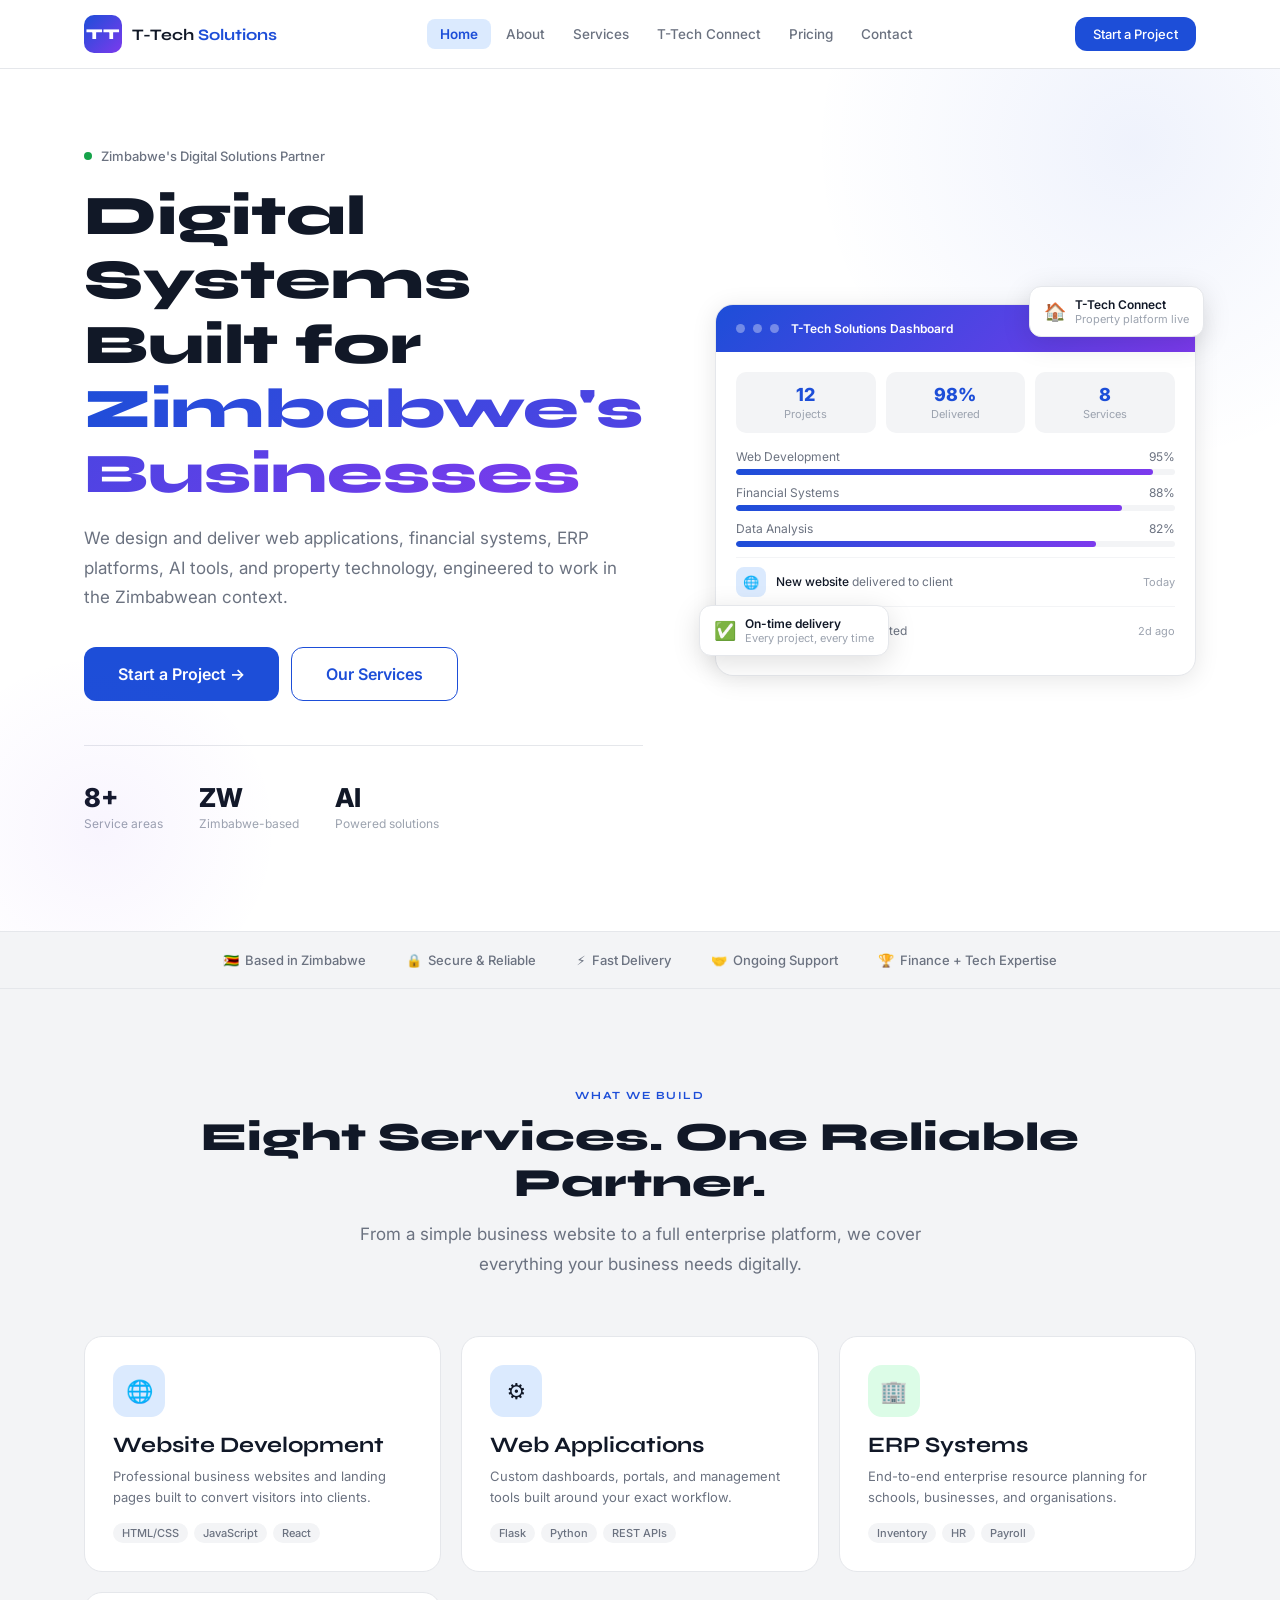
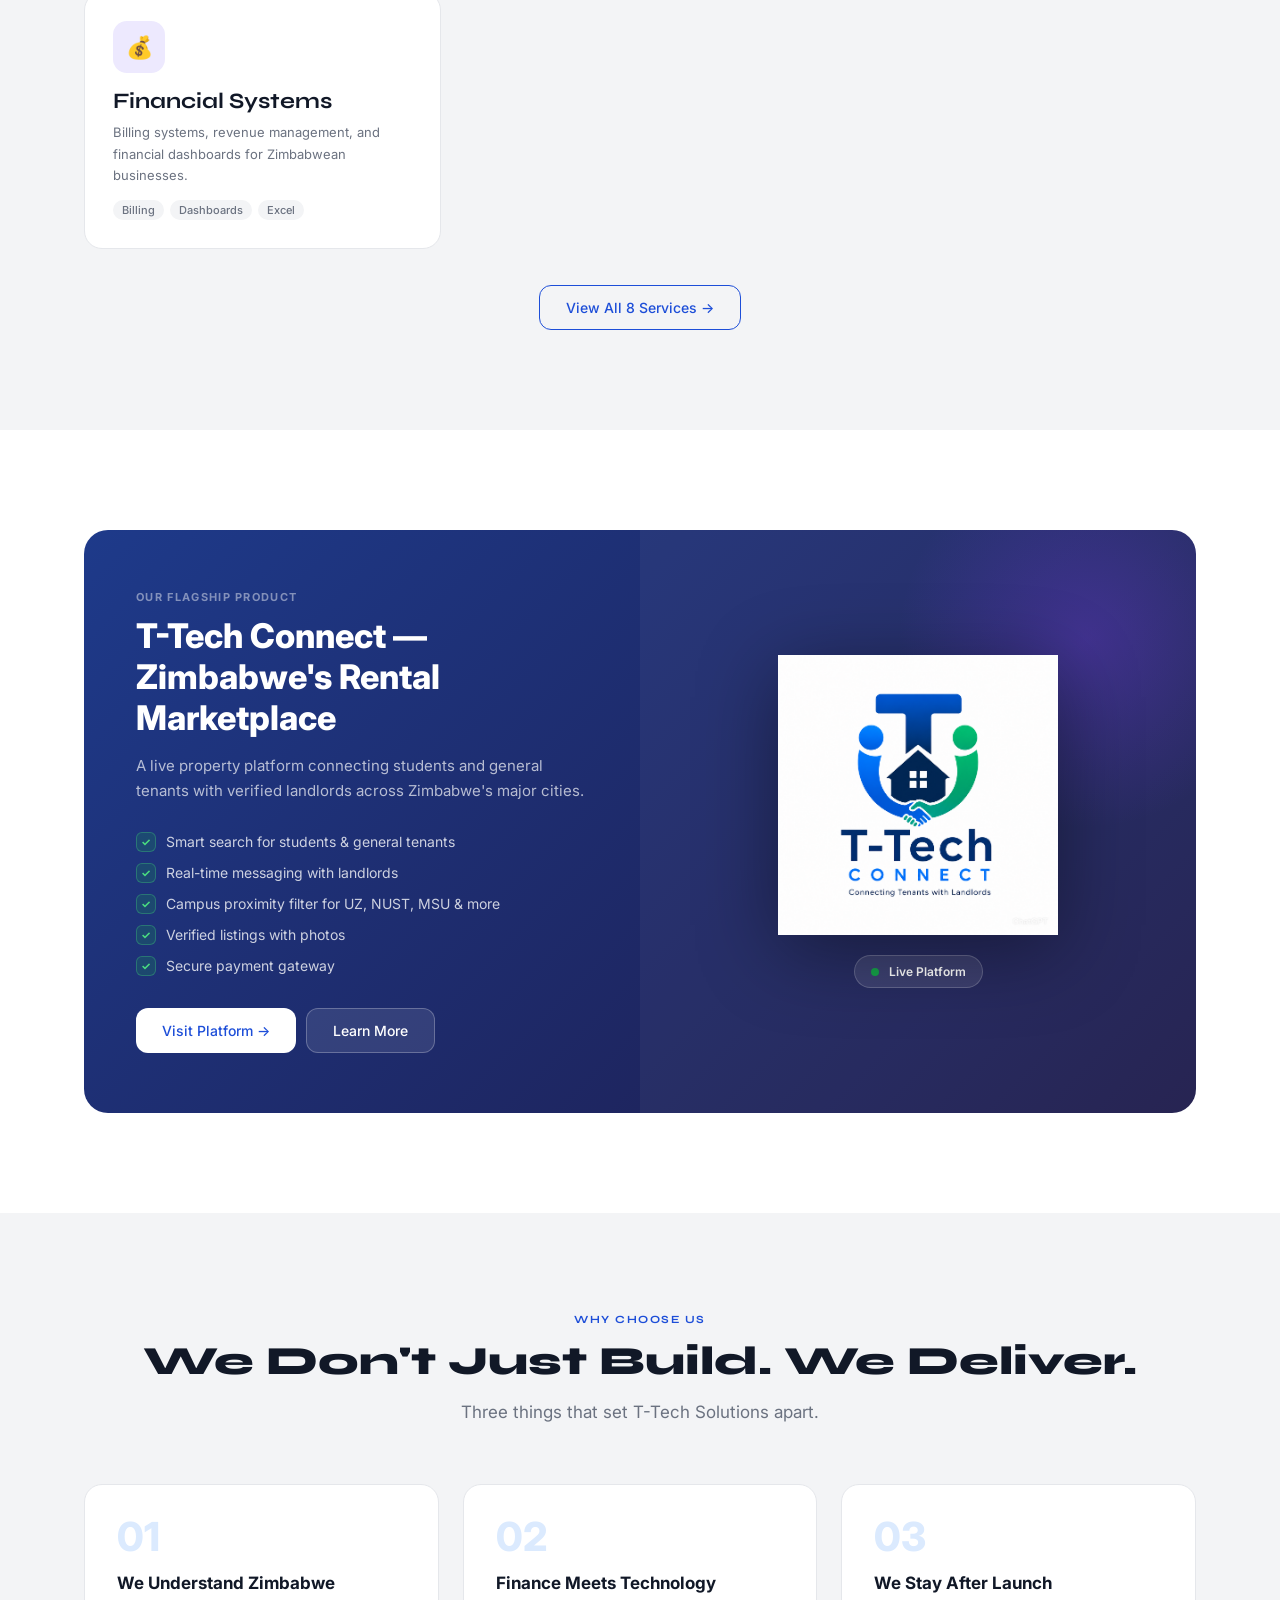
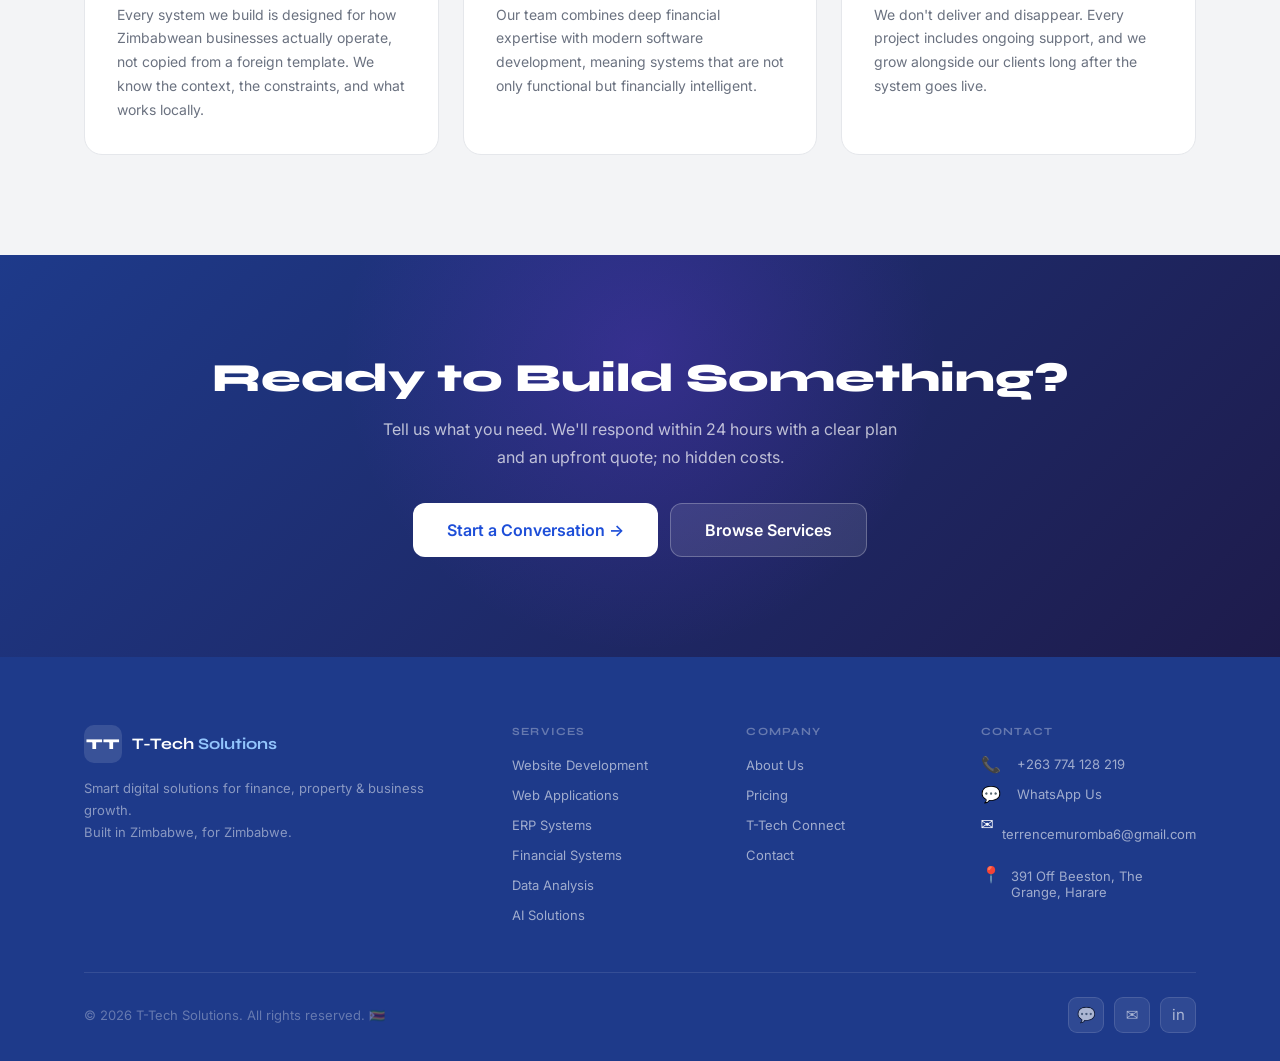
==== index.html @ 645f505c "Add EmailJS email button and dual send options on contact form - Added Email + WhatsApp side-by-side" ====
<!DOCTYPE html>
<html lang="en">
<head>
  <meta charset="UTF-8"/>
  <meta name="viewport" content="width=device-width, initial-scale=1.0"/>
  <title>T-Tech Solutions — Digital Solutions for Zimbabwe</title>
  <meta name="description" content="T-Tech Solutions builds web applications, financial systems, ERP platforms, AI tools, and property technology for businesses across Zimbabwe."/>
  <meta name="keywords" content="T-Tech Solutions, Zimbabwe, web development, ERP, financial systems, AI, Harare"/>
  <meta property="og:title" content="T-Tech Solutions — Digital Solutions for Zimbabwe"/>
  <meta property="og:description" content="We build web applications, financial systems, ERP platforms, AI tools, and property technology for businesses across Zimbabwe."/>
  <meta property="og:type" content="website"/>
  <link rel="preconnect" href="https://fonts.googleapis.com"/>
  <link href="https://fonts.googleapis.com/css2?family=Inter:wght@300;400;500;600;700;800&family=Syne:wght@600;700;800&display=swap" rel="stylesheet"/>
  <link rel="stylesheet" href="styles.css"/>
  <style>
    /* Hero */
    .hero { padding: 148px 0 100px; background: var(--white); position: relative; overflow: hidden; }
    .hero::before { content:''; position:absolute; top:-180px; right:-180px; width:650px; height:650px; background:radial-gradient(circle,rgba(29,78,216,.07),transparent 70%); pointer-events:none; }
    .hero::after  { content:''; position:absolute; bottom:-80px; left:-80px; width:360px; height:360px; background:radial-gradient(circle,rgba(124,58,237,.05),transparent 70%); pointer-events:none; }
    .hero-grid { display:grid; grid-template-columns:1fr 1fr; gap:72px; align-items:center; }
    .hero-eyebrow { display:flex; align-items:center; gap:9px; margin-bottom:20px; }
    .hero-eyebrow-text { font-size:13px; font-weight:500; color:var(--text-sec); }
    .hero h1 { margin-bottom:18px; }
    .hero .lead { margin-bottom:34px; }
    .hero-actions { display:flex; gap:12px; flex-wrap:wrap; }
    .hero-stats { display:flex; gap:36px; margin-top:44px; padding-top:36px; border-top:1px solid var(--border); }
    .h-stat-num { font-family:'Inter',sans-serif; font-size:26px; font-weight:800; color:var(--text); }
    .h-stat-lbl { font-size:12px; color:var(--text-muted); margin-top:3px; }
    .hero-card { background:#fff; border-radius:18px; box-shadow:var(--shadow-md); border:1px solid var(--border); overflow:hidden; }
    .hero-card-header { background:linear-gradient(135deg,var(--primary),var(--accent)); padding:16px 20px; display:flex; align-items:center; gap:8px; }
    .hc-dot { width:9px; height:9px; border-radius:50%; background:rgba(255,255,255,.35); }
    .hc-title { font-size:12px; font-weight:600; color:#fff; font-family:'Inter',sans-serif; margin-left:4px; }
    .hero-card-body { padding:20px; }
    .metric-row { display:grid; grid-template-columns:repeat(3,1fr); gap:10px; margin-bottom:16px; }
    .metric { background:var(--bg); border-radius:10px; padding:12px; text-align:center; }
    .metric-val { font-family:'Inter',sans-serif; font-size:18px; font-weight:800; color:var(--primary); }
    .metric-lbl { font-size:11px; color:var(--text-muted); margin-top:2px; }
    .mini-bar { margin-bottom:10px; }
    .mini-bar-top { display:flex; justify-content:space-between; font-size:12px; color:var(--text-sec); margin-bottom:5px; }
    .mini-bar-track { height:6px; background:var(--bg); border-radius:99px; overflow:hidden; }
    .mini-bar-fill { height:100%; border-radius:99px; background:linear-gradient(90deg,var(--primary),var(--accent)); }
    .activity-item { display:flex; align-items:center; gap:10px; padding:9px 0; border-top:1px solid var(--bg); }
    .ai-icon { width:30px; height:30px; border-radius:8px; display:flex; align-items:center; justify-content:center; font-size:13px; flex-shrink:0; }
    .ai-text { flex:1; font-size:12px; color:var(--text-sec); }
    .ai-text strong { color:var(--text); font-weight:500; }
    .ai-time { font-size:11px; color:var(--text-muted); }
    .hero-visual { position:relative; }
    .float-badge { position:absolute; background:#fff; border-radius:12px; box-shadow:0 6px 28px rgba(0,0,0,.13); border:1px solid var(--border); padding:10px 14px; display:flex; align-items:center; gap:9px; }
    .fb-top { top:-18px; right:-8px; animation:floatA 3.2s ease-in-out infinite; }
    .fb-bot { bottom:20px; left:-16px; animation:floatB 3.8s ease-in-out infinite; }
    @keyframes floatA { 0%,100%{transform:translateY(0);} 50%{transform:translateY(-9px);} }
    @keyframes floatB { 0%,100%{transform:translateY(0);} 50%{transform:translateY(7px);} }
    .fb-icon { font-size:18px; }
    .fb-title { font-size:12px; font-weight:600; color:var(--text); }
    .fb-sub   { font-size:11px; color:var(--text-muted); }
    @media(max-width:900px){ .hero-grid{grid-template-columns:1fr;} .hero-visual{display:none;} }

    /* Services */
    .services-overview { padding:100px 0; background:var(--bg); }
    .services-grid { display:grid; grid-template-columns:repeat(auto-fit,minmax(268px,1fr)); gap:20px; margin-bottom:36px; }
    .svc-tag-row { display:flex; flex-wrap:wrap; gap:6px; margin-top:14px; }
    .svc-tag { font-size:11px; padding:3px 9px; border-radius:99px; background:var(--bg); color:var(--text-sec); font-weight:500; }
    .svc-desc { font-size:13px; line-height:1.65; color:var(--text-sec); margin-top:8px; }

    /* Connect Feature */
    .connect-feature { padding:100px 0; background:var(--white); }
    .connect-inner { background:linear-gradient(135deg,var(--primary-dark) 0%,#1e1b4b 100%); border-radius:var(--radius-xl); overflow:hidden; position:relative; }
    .connect-inner::before { content:''; position:absolute; top:-80px; right:-80px; width:380px; height:380px; background:radial-gradient(circle,rgba(124,58,237,.3),transparent 70%); }
    .connect-grid { display:grid; grid-template-columns:1fr 1fr; min-height:460px; }
    .connect-left { padding:60px 52px; position:relative; z-index:1; }
    .connect-eyebrow { font-family:'Inter',sans-serif; font-size:11px; font-weight:700; letter-spacing:.12em; text-transform:uppercase; color:rgba(255,255,255,.45); margin-bottom:12px; }
    .connect-title { font-family:'Inter',sans-serif; font-size:clamp(22px,3vw,34px); font-weight:800; color:#fff; margin-bottom:14px; line-height:1.2; }
    .connect-desc { font-size:15px; color:rgba(255,255,255,.68); line-height:1.7; margin-bottom:28px; }
    .connect-checklist { display:flex; flex-direction:column; gap:11px; margin-bottom:32px; }
    .cc-row { display:flex; align-items:center; gap:10px; font-size:14px; color:rgba(255,255,255,.78); }
    .cc-icon { width:20px; height:20px; border-radius:6px; background:rgba(22,163,74,.2); border:1px solid rgba(74,222,128,.3); color:#4ade80; display:flex; align-items:center; justify-content:center; font-size:11px; font-weight:700; flex-shrink:0; }
    .connect-actions { display:flex; gap:10px; flex-wrap:wrap; }
    .connect-right { display:flex; align-items:center; justify-content:center; padding:48px; background:rgba(255,255,255,.04); }
    .connect-logo-wrap { text-align:center; }
    .connect-logo-img { max-width:280px; margin:0 auto; filter:drop-shadow(0 16px 40px rgba(0,0,0,.4)); animation:floatA 4s ease-in-out infinite; }
    .live-badge { display:inline-flex; align-items:center; gap:7px; margin-top:20px; background:rgba(255,255,255,.1); border:1px solid rgba(255,255,255,.2); border-radius:99px; padding:8px 16px; font-size:12px; font-weight:600; color:#fff; }
    @media(max-width:800px){ .connect-grid{grid-template-columns:1fr;} .connect-right{display:none;} .connect-left{padding:40px 28px;} }

    /* Why us */
    .why-us { padding:100px 0; background:var(--bg); }
    .why-grid { display:grid; grid-template-columns:repeat(3,1fr); gap:24px; }
    .why-card { background:var(--white); border-radius:var(--radius-lg); padding:32px; border:1px solid var(--border); }
    .why-num { font-family:'Inter',sans-serif; font-size:40px; font-weight:800; color:var(--primary-light); line-height:1; margin-bottom:16px; }
    .why-title { font-family:'Inter',sans-serif; font-size:17px; font-weight:700; margin-bottom:10px; }
    .why-desc { font-size:14px; color:var(--text-sec); line-height:1.7; }
    @media(max-width:768px){ .why-grid{grid-template-columns:1fr;} }
  </style>
</head>
<body>

<!-- NAV -->
<nav>
  <div class="container">
    <div class="nav-inner">
      <a href="index.html" class="nav-logo">
        <div class="logo-mark">TT</div>
        <span class="logo-name">T-Tech <span>Solutions</span></span>
      </a>
      <div class="nav-links">
        <a href="index.html" class="active">Home</a>
        <a href="about.html">About</a>
        <a href="services.html">Services</a>
        <a href="connect.html">T-Tech Connect</a>
        <a href="pricing.html">Pricing</a>
        <a href="contact.html">Contact</a>
      </div>
      <div class="nav-cta">
        <a href="contact.html" class="btn btn-primary btn-sm">Start a Project</a>
      </div>
      <button class="hamburger" aria-label="Open menu" aria-expanded="false">
        <svg width="22" height="22" viewBox="0 0 24 24" fill="none" stroke="#374151" stroke-width="2">
          <line x1="3" y1="6" x2="21" y2="6"/><line x1="3" y1="12" x2="21" y2="12"/><line x1="3" y1="18" x2="21" y2="18"/>
        </svg>
      </button>
    </div>
  </div>
</nav>
<div class="mobile-menu">
  <a href="index.html" class="active">Home</a>
  <a href="about.html">About</a>
  <a href="services.html">Services</a>
  <a href="connect.html">T-Tech Connect</a>
  <a href="pricing.html">Pricing</a>
  <a href="contact.html">Contact</a>
  <a href="contact.html" class="btn btn-primary btn-full" style="margin-top:20px;">Start a Project</a>
</div>

<!-- HERO -->
<section class="hero">
  <div class="container">
    <div class="hero-grid">
      <div>
        <div class="hero-eyebrow"><div class="pulse-dot"></div><span class="hero-eyebrow-text">Zimbabwe's Digital Solutions Partner</span></div>
        <h1>Digital Systems Built for <span class="grad-text">Zimbabwe's Businesses</span></h1>
        <p class="lead">We design and deliver web applications, financial systems, ERP platforms, AI tools, and property technology, engineered to work in the Zimbabwean context.</p>
        <div class="hero-actions">
          <a href="contact.html" class="btn btn-primary btn-lg">Start a Project →</a>
          <a href="services.html" class="btn btn-outline btn-lg">Our Services</a>
        </div>
        <div class="hero-stats">
          <div><div class="h-stat-num">8+</div><div class="h-stat-lbl">Service areas</div></div>
          <div><div class="h-stat-num">ZW</div><div class="h-stat-lbl">Zimbabwe-based</div></div>
          <div><div class="h-stat-num">AI</div><div class="h-stat-lbl">Powered solutions</div></div>
        </div>
      </div>
      <div class="hero-visual">
        <div class="float-badge fb-top">
          <span class="fb-icon">🏠</span>
          <div><div class="fb-title">T-Tech Connect</div><div class="fb-sub">Property platform live</div></div>
        </div>
        <div class="hero-card">
          <div class="hero-card-header">
            <div class="hc-dot"></div><div class="hc-dot"></div><div class="hc-dot"></div>
            <span class="hc-title">T-Tech Solutions Dashboard</span>
          </div>
          <div class="hero-card-body">
            <div class="metric-row">
              <div class="metric"><div class="metric-val">12</div><div class="metric-lbl">Projects</div></div>
              <div class="metric"><div class="metric-val">98%</div><div class="metric-lbl">Delivered</div></div>
              <div class="metric"><div class="metric-val">8</div><div class="metric-lbl">Services</div></div>
            </div>
            <div class="mini-bar"><div class="mini-bar-top"><span>Web Development</span><span>95%</span></div><div class="mini-bar-track"><div class="mini-bar-fill" style="width:95%"></div></div></div>
            <div class="mini-bar"><div class="mini-bar-top"><span>Financial Systems</span><span>88%</span></div><div class="mini-bar-track"><div class="mini-bar-fill" style="width:88%"></div></div></div>
            <div class="mini-bar"><div class="mini-bar-top"><span>Data Analysis</span><span>82%</span></div><div class="mini-bar-track"><div class="mini-bar-fill" style="width:82%"></div></div></div>
            <div class="activity-item"><div class="ai-icon" style="background:#dbeafe;">🌐</div><div class="ai-text"><strong>New website</strong> delivered to client</div><div class="ai-time">Today</div></div>
            <div class="activity-item"><div class="ai-icon" style="background:#dcfce7;">📊</div><div class="ai-text"><strong>ERP module</strong> completed</div><div class="ai-time">2d ago</div></div>
          </div>
        </div>
        <div class="float-badge fb-bot">
          <span class="fb-icon">✅</span>
          <div><div class="fb-title">On-time delivery</div><div class="fb-sub">Every project, every time</div></div>
        </div>
      </div>
    </div>
  </div>
</section>

<!-- TRUST BAR -->
<div class="trust-bar">
  <div class="container">
    <div class="trust-inner">
      <div class="trust-item">🇿🇼 &nbsp;Based in Zimbabwe</div>
      <div class="trust-item">🔒 &nbsp;Secure &amp; Reliable</div>
      <div class="trust-item">⚡ &nbsp;Fast Delivery</div>
      <div class="trust-item">🤝 &nbsp;Ongoing Support</div>
      <div class="trust-item">🏆 &nbsp;Finance + Tech Expertise</div>
    </div>
  </div>
</div>

<!-- SERVICES OVERVIEW -->
<section class="services-overview">
  <div class="container">
    <div class="section-header text-center reveal">
      <span class="eyebrow">What We Build</span>
      <h2>Eight Services. One Reliable Partner.</h2>
      <p class="lead">From a simple business website to a full enterprise platform, we cover everything your business needs digitally.</p>
    </div>
    <div class="services-grid">
      <div class="card card-hover reveal"><div class="card-body">
        <div class="icon-box ib-blue" style="margin-bottom:16px;">🌐</div>
        <h3>Website Development</h3>
        <p class="svc-desc">Professional business websites and landing pages built to convert visitors into clients.</p>
        <div class="svc-tag-row"><span class="svc-tag">HTML/CSS</span><span class="svc-tag">JavaScript</span><span class="svc-tag">React</span></div>
      </div></div>
      <div class="card card-hover reveal s1"><div class="card-body">
        <div class="icon-box ib-blue" style="margin-bottom:16px;">⚙️</div>
        <h3>Web Applications</h3>
        <p class="svc-desc">Custom dashboards, portals, and management tools built around your exact workflow.</p>
        <div class="svc-tag-row"><span class="svc-tag">Flask</span><span class="svc-tag">Python</span><span class="svc-tag">REST APIs</span></div>
      </div></div>
      <div class="card card-hover reveal s2"><div class="card-body">
        <div class="icon-box ib-green" style="margin-bottom:16px;">🏢</div>
        <h3>ERP Systems</h3>
        <p class="svc-desc">End-to-end enterprise resource planning for schools, businesses, and organisations.</p>
        <div class="svc-tag-row"><span class="svc-tag">Inventory</span><span class="svc-tag">HR</span><span class="svc-tag">Payroll</span></div>
      </div></div>
      <div class="card card-hover reveal s3"><div class="card-body">
        <div class="icon-box ib-purple" style="margin-bottom:16px;">💰</div>
        <h3>Financial Systems</h3>
        <p class="svc-desc">Billing systems, revenue management, and financial dashboards for Zimbabwean businesses.</p>
        <div class="svc-tag-row"><span class="svc-tag">Billing</span><span class="svc-tag">Dashboards</span><span class="svc-tag">Excel</span></div>
      </div></div>
    </div>
    <div class="text-center" style="margin-top:12px;">
      <a href="services.html" class="btn btn-outline">View All 8 Services →</a>
    </div>
  </div>
</section>

<!-- T-TECH CONNECT FEATURE -->
<section class="connect-feature">
  <div class="container">
    <div class="connect-inner">
      <div class="connect-grid">
        <div class="connect-left">
          <div class="connect-eyebrow">Our Flagship Product</div>
          <div class="connect-title">T-Tech Connect — Zimbabwe's Rental Marketplace</div>
          <p class="connect-desc">A live property platform connecting students and general tenants with verified landlords across Zimbabwe's major cities.</p>
          <div class="connect-checklist">
            <div class="cc-row"><div class="cc-icon">✓</div>Smart search for students &amp; general tenants</div>
            <div class="cc-row"><div class="cc-icon">✓</div>Real-time messaging with landlords</div>
            <div class="cc-row"><div class="cc-icon">✓</div>Campus proximity filter for UZ, NUST, MSU &amp; more</div>
            <div class="cc-row"><div class="cc-icon">✓</div>Verified listings with photos</div>
            <div class="cc-row"><div class="cc-icon">✓</div>Secure payment gateway</div>
          </div>
          <div class="connect-actions">
            <a href="https://t-tech-connect1-1.onrender.com" target="_blank" rel="noopener" class="btn btn-white">Visit Platform →</a>
            <a href="connect.html" class="btn btn-ghost">Learn More</a>
          </div>
        </div>
        <div class="connect-right">
          <div class="connect-logo-wrap">
            <a href="https://t-tech-connect1-1.onrender.com" target="_blank" rel="noopener">
              <img src="images/logo.png" alt="T-Tech Connect" class="connect-logo-img"/>
            </a>
            <div class="live-badge"><div class="pulse-dot"></div>&nbsp;Live Platform</div>
          </div>
        </div>
      </div>
    </div>
  </div>
</section>

<!-- WHY T-TECH -->
<section class="why-us">
  <div class="container">
    <div class="section-header text-center reveal">
      <span class="eyebrow">Why Choose Us</span>
      <h2>We Don't Just Build. We Deliver.</h2>
      <p class="lead">Three things that set T-Tech Solutions apart.</p>
    </div>
    <div class="why-grid">
      <div class="why-card reveal">
        <div class="why-num">01</div>
        <div class="why-title">We Understand Zimbabwe</div>
        <p class="why-desc">Every system we build is designed for how Zimbabwean businesses actually operate, not copied from a foreign template. We know the context, the constraints, and what works locally.</p>
      </div>
      <div class="why-card reveal s1">
        <div class="why-num">02</div>
        <div class="why-title">Finance Meets Technology</div>
        <p class="why-desc">Our team combines deep financial expertise with modern software development, meaning systems that are not only functional but financially intelligent.</p>
      </div>
      <div class="why-card reveal s2">
        <div class="why-num">03</div>
        <div class="why-title">We Stay After Launch</div>
        <p class="why-desc">We don't deliver and disappear. Every project includes ongoing support, and we grow alongside our clients long after the system goes live.</p>
      </div>
    </div>
  </div>
</section>

<!-- CTA -->
<section class="cta-section">
  <div class="container">
    <h2>Ready to Build Something?</h2>
    <p>Tell us what you need. We'll respond within 24 hours with a clear plan and an upfront quote; no hidden costs.</p>
    <div class="cta-buttons">
      <a href="contact.html" class="btn btn-white btn-lg">Start a Conversation →</a>
      <a href="services.html" class="btn btn-ghost btn-lg">Browse Services</a>
    </div>
  </div>
</section>

<!-- FOOTER -->
<footer>
  <div class="container">
    <div class="footer-grid">
      <div>
        <div class="footer-logo"><div class="logo-mark">TT</div><span class="logo-name">T-Tech <span>Solutions</span></span></div>
        <p class="footer-tagline">Smart digital solutions for finance, property &amp; business growth.<br/>Built in Zimbabwe, for Zimbabwe.</p>
      </div>
      <div>
        <div class="footer-col-title">Services</div>
        <ul class="footer-links">
          <li><a href="services.html">Website Development</a></li>
          <li><a href="services.html">Web Applications</a></li>
          <li><a href="services.html">ERP Systems</a></li>
          <li><a href="services.html">Financial Systems</a></li>
          <li><a href="services.html">Data Analysis</a></li>
          <li><a href="services.html">AI Solutions</a></li>
        </ul>
      </div>
      <div>
        <div class="footer-col-title">Company</div>
        <ul class="footer-links">
          <li><a href="about.html">About Us</a></li>
          <li><a href="pricing.html">Pricing</a></li>
          <li><a href="connect.html">T-Tech Connect</a></li>
          <li><a href="contact.html">Contact</a></li>
        </ul>
      </div>
      <div>
        <div class="footer-col-title">Contact</div>
        <div class="footer-contact-row">📞 &nbsp;<a href="tel:+263774128219">+263 774 128 219</a></div>
        <div class="footer-contact-row">💬 &nbsp;<a href="https://wa.me/263774128219" target="_blank" rel="noopener">WhatsApp Us</a></div>
        <div class="footer-contact-row">✉️ &nbsp;<a href="mailto:terrencemuromba6@gmail.com">terrencemuromba6@gmail.com</a></div>
        <div class="footer-contact-row">📍 &nbsp;<span>391 Off Beeston, The Grange, Harare</span></div>
      </div>
    </div>
    <div class="footer-bottom">
      <div class="footer-copy">© 2026 T-Tech Solutions. All rights reserved. 🇿🇼</div>
      <div class="footer-social">
        <a href="https://wa.me/263774128219" target="_blank" rel="noopener" class="social-btn" title="WhatsApp">💬</a>
        <a href="mailto:terrencemuromba6@gmail.com" class="social-btn" title="Email">✉</a>
        <a href="#" class="social-btn" title="LinkedIn">in</a>
      </div>
    </div>
  </div>
</footer>

<script src="script.js"></script>
</body>
</html>
---- styles.css ----
/* ============================================================
   T-Tech Solutions — Shared Stylesheet
   ============================================================ */

@import url('https://fonts.googleapis.com/css2?family=Inter:wght@300;400;500;600;700;800&family=Syne:wght@600;700;800&display=swap');

/* ── Variables ─────────────────────────────────────────────── */
:root {
  --primary:       #1d4ed8;
  --primary-dark:  #1e3a8a;
  --primary-light: #dbeafe;
  --accent:        #7c3aed;
  --green:         #16a34a;
  --green-light:   #dcfce7;
  --text:          #111827;
  --text-sec:      #6b7280;
  --text-muted:    #9ca3af;
  --bg:            #f3f4f6;
  --bg-soft:       #f9fafb;
  --white:         #ffffff;
  --border:        #e5e7eb;
  --shadow-sm:     0 1px 3px rgba(0,0,0,.08), 0 4px 16px rgba(0,0,0,.05);
  --shadow-md:     0 4px 24px rgba(0,0,0,.1);
  --shadow-lg:     0 8px 40px rgba(0,0,0,.13);
  --radius:        12px;
  --radius-lg:     18px;
  --radius-xl:     24px;
}

/* ── Reset ─────────────────────────────────────────────────── */
*, *::before, *::after { margin: 0; padding: 0; box-sizing: border-box; }
html { scroll-behavior: smooth; }
body {
  font-family: 'Inter', system-ui, -apple-system, 'Segoe UI', Roboto, 'Helvetica Neue', Arial, 'Noto Sans', 'Liberation Sans', sans-serif;
  color: var(--text);
  background: var(--white);
  overflow-x: hidden;
  -webkit-font-smoothing: antialiased;
}
img { max-width: 100%; height: auto; display: block; }
a { text-decoration: none; color: inherit; }
ul { list-style: none; }

/* ── Layout ────────────────────────────────────────────────── */
.container { max-width: 1160px; margin: 0 auto; padding: 0 24px; }
.section     { padding: 100px 0; }
.section-sm  { padding: 64px 0; }

/* ── Typography ────────────────────────────────────────────── */
.eyebrow {
  font-family: 'Syne', sans-serif;
  font-size: 11px; font-weight: 700;
  letter-spacing: .14em; text-transform: uppercase;
  color: var(--primary); margin-bottom: 12px;
  display: block;
}
h1, h2, h3, h4 {
  font-family: 'Syne', sans-serif;
  font-weight: 800; line-height: 1.15; color: var(--text);
}
h1 { font-size: clamp(34px, 5vw, 56px); }
h2 { font-size: clamp(26px, 4vw, 40px); margin-bottom: 14px; }
h3 { font-size: clamp(18px, 2.5vw, 22px); font-weight: 700; margin-bottom: 8px; }
h4 { font-size: 15px; font-weight: 700; margin-bottom: 6px; }
p  { line-height: 1.75; color: var(--text-sec); }
.lead {
  font-size: 17px; line-height: 1.75;
  color: var(--text-sec); max-width: 600px;
  margin-top: 12px;
}
.text-center { text-align: center; }
.text-center .lead { margin: 12px auto 0; }
.grad-text {
  background: linear-gradient(135deg, var(--primary), var(--accent));
  -webkit-background-clip: text;
  -webkit-text-fill-color: transparent;
  background-clip: text;
}

/* ── Buttons ───────────────────────────────────────────────── */
.btn {
  display: inline-flex; align-items: center; gap: 8px;
  padding: 13px 26px; border-radius: var(--radius);
  font-size: 14px; font-weight: 500;
  font-family: 'Inter', sans-serif;
  cursor: pointer; border: none;
  transition: all .2s; text-decoration: none;
  white-space: nowrap;
}
.btn-primary  { background: var(--primary); color: #fff; }
.btn-primary:hover { background: var(--primary-dark); transform: translateY(-1px); box-shadow: 0 6px 20px rgba(29,78,216,.3); }
.btn-outline  { background: transparent; color: var(--primary); border: 1.5px solid var(--primary); }
.btn-outline:hover { background: var(--primary-light); }
.btn-white    { background: #fff; color: var(--primary); }
.btn-white:hover { background: var(--primary-light); }
.btn-ghost    { background: rgba(255,255,255,.1); color: #fff; border: 1px solid rgba(255,255,255,.25); }
.btn-ghost:hover { background: rgba(255,255,255,.2); }
.btn-green    { background: var(--green); color: #fff; }
.btn-green:hover { background: #15803d; transform: translateY(-1px); box-shadow: 0 6px 20px rgba(22,163,74,.3); }
.btn-sm   { padding: 9px 18px; font-size: 13px; }
.btn-lg   { padding: 16px 34px; font-size: 16px; font-weight: 600; }
.btn-full { width: 100%; justify-content: center; }

/* ── Badges ────────────────────────────────────────────────── */
.badge { display: inline-block; font-size: 11px; font-weight: 600; letter-spacing: .03em; padding: 4px 12px; border-radius: 99px; }
.badge-blue   { background: var(--primary-light); color: var(--primary); }
.badge-green  { background: var(--green-light);   color: var(--green);   }
.badge-purple { background: #ede9fe; color: #7c3aed; }

/* ── Icon Boxes ────────────────────────────────────────────── */
.icon-box {
  width: 52px; height: 52px; border-radius: 14px;
  display: flex; align-items: center; justify-content: center;
  font-size: 22px; flex-shrink: 0;
}
.ib-blue   { background: var(--primary-light); }
.ib-green  { background: var(--green-light);   }
.ib-purple { background: #ede9fe; }
.ib-orange { background: #ffedd5; }
.ib-teal   { background: #ccfbf1; }
.ib-pink   { background: #fce7f3; }

/* ── Cards ─────────────────────────────────────────────────── */
.card {
  background: var(--white); border-radius: var(--radius-lg);
  border: 1px solid var(--border); overflow: hidden;
}
.card-body { padding: 28px; }
.card-hover { transition: all .25s; position: relative; overflow: hidden; }
.card-hover::before {
  content: ''; position: absolute; top: 0; left: 0; right: 0;
  height: 3px;
  background: linear-gradient(90deg, var(--primary), var(--accent));
  transform: scaleX(0); transform-origin: left; transition: transform .3s;
}
.card-hover:hover { box-shadow: var(--shadow-lg); transform: translateY(-4px); border-color: transparent; }
.card-hover:hover::before { transform: scaleX(1); }

/* ── Check List ────────────────────────────────────────────── */
.check-list { display: flex; flex-direction: column; gap: 12px; }
.check-list li { display: flex; align-items: flex-start; gap: 10px; font-size: 14px; color: var(--text-sec); }
.check-icon {
  width: 20px; height: 20px; border-radius: 6px;
  background: var(--green-light); color: var(--green);
  display: flex; align-items: center; justify-content: center;
  font-size: 11px; font-weight: 700; flex-shrink: 0; margin-top: 1px;
}
.check-icon-dark {
  background: rgba(74,222,128,.15);
  border: 1px solid rgba(74,222,128,.3);
  color: #4ade80;
}

/* ── Section Header ────────────────────────────────────────── */
.section-header { margin-bottom: 56px; }

/* ── Trust Bar ─────────────────────────────────────────────── */
.trust-bar {
  background: var(--bg);
  border-top: 1px solid var(--border);
  border-bottom: 1px solid var(--border);
  padding: 20px 0;
}
.trust-inner {
  display: flex; align-items: center;
  justify-content: center; gap: 40px; flex-wrap: wrap;
}
.trust-item {
  display: flex; align-items: center; gap: 8px;
  font-size: 13px; color: var(--text-sec); font-weight: 500;
}

/* ── Stats Bar ─────────────────────────────────────────────── */
.stats-bar { padding: 56px 0; background: var(--white); }
.stats-grid {
  display: grid; grid-template-columns: repeat(4, 1fr);
  gap: 32px; text-align: center;
}
.stat-num {
  font-family: 'Syne', sans-serif; font-size: 38px;
  font-weight: 800; color: var(--primary);
}
.stat-lbl { font-size: 13px; color: var(--text-muted); margin-top: 4px; }
@media(max-width: 640px) { .stats-grid { grid-template-columns: repeat(2,1fr); } }

/* ── CTA Section ───────────────────────────────────────────── */
.cta-section {
  padding: 100px 0;
  background: linear-gradient(135deg, var(--primary-dark) 0%, #1e1b4b 100%);
  text-align: center; position: relative; overflow: hidden;
}
.cta-section::before {
  content: ''; position: absolute;
  top: -50%; left: 50%; transform: translateX(-50%);
  width: 600px; height: 600px;
  background: radial-gradient(circle, rgba(124,58,237,.25), transparent 70%);
  pointer-events: none;
}
.cta-section h2   { color: #fff; position: relative; }
.cta-section p    { color: rgba(255,255,255,.7); margin: 14px auto 32px; max-width: 520px; position: relative; font-size: 16px; }
.cta-buttons      { display: flex; gap: 12px; justify-content: center; flex-wrap: wrap; position: relative; }

/* ── Form ──────────────────────────────────────────────────── */
.form-group  { margin-bottom: 18px; }
.form-label  { display: block; font-size: 13px; font-weight: 500; color: var(--text); margin-bottom: 6px; }
.form-control {
  width: 100%; background: var(--bg-soft);
  border: 1.5px solid var(--border);
  border-radius: var(--radius); padding: 12px 14px;
  font-size: 14px; color: var(--text);
  font-family: 'Inter', sans-serif;
  transition: all .2s; outline: none;
}
.form-control:focus {
  border-color: var(--primary); background: #fff;
  box-shadow: 0 0 0 3px rgba(29,78,216,.1);
}
textarea.form-control { resize: vertical; min-height: 130px; }
.form-row { display: grid; grid-template-columns: 1fr 1fr; gap: 16px; }
@media(max-width: 640px) { .form-row { grid-template-columns: 1fr; } }

/* ── Page Hero (inner pages) ───────────────────────────────── */
.page-hero {
  padding: 148px 0 88px;
  background: linear-gradient(135deg, var(--primary-dark) 0%, #1e1b4b 100%);
  position: relative; overflow: hidden;
}
.page-hero::before {
  content: ''; position: absolute;
  top: -80px; right: -80px;
  width: 480px; height: 480px;
  background: radial-gradient(circle, rgba(124,58,237,.3), transparent 70%);
  pointer-events: none;
}
.page-hero-content { position: relative; z-index: 1; }
.page-hero .eyebrow { color: rgba(255,255,255,.55); }
.page-hero h1 { color: #fff; margin-bottom: 16px; }
.page-hero .lead { color: rgba(255,255,255,.72); }

/* ── Breadcrumb ────────────────────────────────────────────── */
.breadcrumb { display: flex; align-items: center; gap: 8px; margin-bottom: 20px; }
.breadcrumb a { font-size: 13px; color: rgba(255,255,255,.5); transition: color .2s; }
.breadcrumb a:hover { color: rgba(255,255,255,.9); }
.breadcrumb span { font-size: 13px; color: rgba(255,255,255,.3); }

/* ── NAV ───────────────────────────────────────────────────── */
nav {
  position: fixed; top: 0; left: 0; right: 0; z-index: 200;
  background: rgba(255,255,255,.96);
  backdrop-filter: blur(16px);
  border-bottom: 1px solid var(--border);
}
.nav-inner {
  display: flex; align-items: center;
  justify-content: space-between; height: 68px;
}
.nav-logo { display: flex; align-items: center; gap: 10px; }
.logo-mark {
  width: 38px; height: 38px; border-radius: 10px;
  background: linear-gradient(135deg, var(--primary), var(--accent));
  display: flex; align-items: center; justify-content: center;
  color: #fff; font-family: 'Syne', sans-serif;
  font-weight: 800; font-size: 15px; flex-shrink: 0;
}
.logo-name { font-family: 'Syne', sans-serif; font-weight: 700; font-size: 16px; color: var(--text); }
.logo-name span { color: var(--primary); }
.nav-links { display: flex; align-items: center; gap: 2px; }
.nav-links a {
  font-size: 13.5px; color: var(--text-sec);
  padding: 7px 13px; border-radius: 8px;
  font-weight: 500; transition: all .18s;
}
.nav-links a:hover { color: var(--primary); background: var(--primary-light); }
.nav-links a.active { color: var(--primary); background: var(--primary-light); font-weight: 600; }
.nav-cta { display: flex; align-items: center; gap: 10px; }
.hamburger { display: none; background: none; border: none; cursor: pointer; padding: 6px; }
.mobile-menu {
  display: none; position: fixed;
  top: 68px; left: 0; right: 0; bottom: 0;
  background: #fff; z-index: 199;
  padding: 20px 24px; overflow-y: auto;
  flex-direction: column; gap: 4px;
}
.mobile-menu.open { display: flex; }
.mobile-menu a {
  font-size: 16px; font-weight: 500; color: var(--text);
  padding: 14px 0; border-bottom: 1px solid var(--border);
}
.mobile-menu a.active { color: var(--primary); }
.mobile-menu .btn { margin-top: 20px; }
@media(max-width: 860px) {
  .nav-links, .nav-cta { display: none; }
  .hamburger { display: block; }
}

/* ── FOOTER ────────────────────────────────────────────────── */
footer { background: var(--primary-dark); color: #fff; padding: 68px 0 28px; }
.footer-grid {
  display: grid;
  grid-template-columns: 2fr 1fr 1fr 1fr;
  gap: 40px; margin-bottom: 48px;
}
.footer-logo { display: flex; align-items: center; gap: 10px; margin-bottom: 14px; }
.footer-logo .logo-mark { background: rgba(255,255,255,.12); }
.footer-logo .logo-name { color: #fff; }
.footer-logo .logo-name span { color: #93c5fd; }
.footer-tagline { font-size: 13px; color: rgba(255,255,255,.48); line-height: 1.7; }
.footer-col-title {
  font-family: 'Syne', sans-serif; font-size: 11px;
  font-weight: 700; letter-spacing: .1em; text-transform: uppercase;
  color: rgba(255,255,255,.32); margin-bottom: 16px;
}
.footer-links { display: flex; flex-direction: column; gap: 10px; }
.footer-links a { font-size: 13px; color: rgba(255,255,255,.58); transition: color .2s; }
.footer-links a:hover { color: #fff; }
.footer-contact-row { display: flex; align-items: center; gap: 8px; margin-bottom: 10px; }
.footer-contact-row a { font-size: 13px; color: rgba(255,255,255,.58); transition: color .2s; }
.footer-contact-row a:hover { color: #fff; }
.footer-contact-row span { font-size: 13px; color: rgba(255,255,255,.58); }
.footer-bottom {
  border-top: 1px solid rgba(255,255,255,.1);
  padding-top: 24px;
  display: flex; align-items: center;
  justify-content: space-between; flex-wrap: wrap; gap: 12px;
}
.footer-copy { font-size: 13px; color: rgba(255,255,255,.32); }
.footer-social { display: flex; gap: 10px; }
.social-btn {
  width: 36px; height: 36px; border-radius: 9px;
  background: rgba(255,255,255,.08);
  border: 1px solid rgba(255,255,255,.12);
  color: rgba(255,255,255,.6);
  display: flex; align-items: center; justify-content: center;
  font-size: 15px; transition: all .2s;
}
.social-btn:hover { background: rgba(255,255,255,.16); color: #fff; }
@media(max-width: 768px) {
  .footer-grid { grid-template-columns: 1fr 1fr; }
  .footer-grid > div:first-child { grid-column: 1/-1; }
}
@media(max-width: 480px) {
  .footer-grid { grid-template-columns: 1fr; }
}

/* ── Scroll Reveal ─────────────────────────────────────────── */
.reveal { opacity: 0; transform: translateY(22px); transition: opacity .6s ease, transform .6s ease; }
.reveal.visible { opacity: 1; transform: none; }
.s1 { transition-delay: .08s; }
.s2 { transition-delay: .16s; }
.s3 { transition-delay: .24s; }
.s4 { transition-delay: .32s; }

/* ── Pulse dot ─────────────────────────────────────────────── */
.pulse-dot { width: 8px; height: 8px; border-radius: 50%; background: var(--green); animation: pulse 2s infinite; }
@keyframes pulse { 0%,100%{opacity:1;transform:scale(1);} 50%{opacity:.55;transform:scale(1.25);} }

/* ── Divider ───────────────────────────────────────────────── */
hr { border: none; border-top: 1px solid var(--border); }
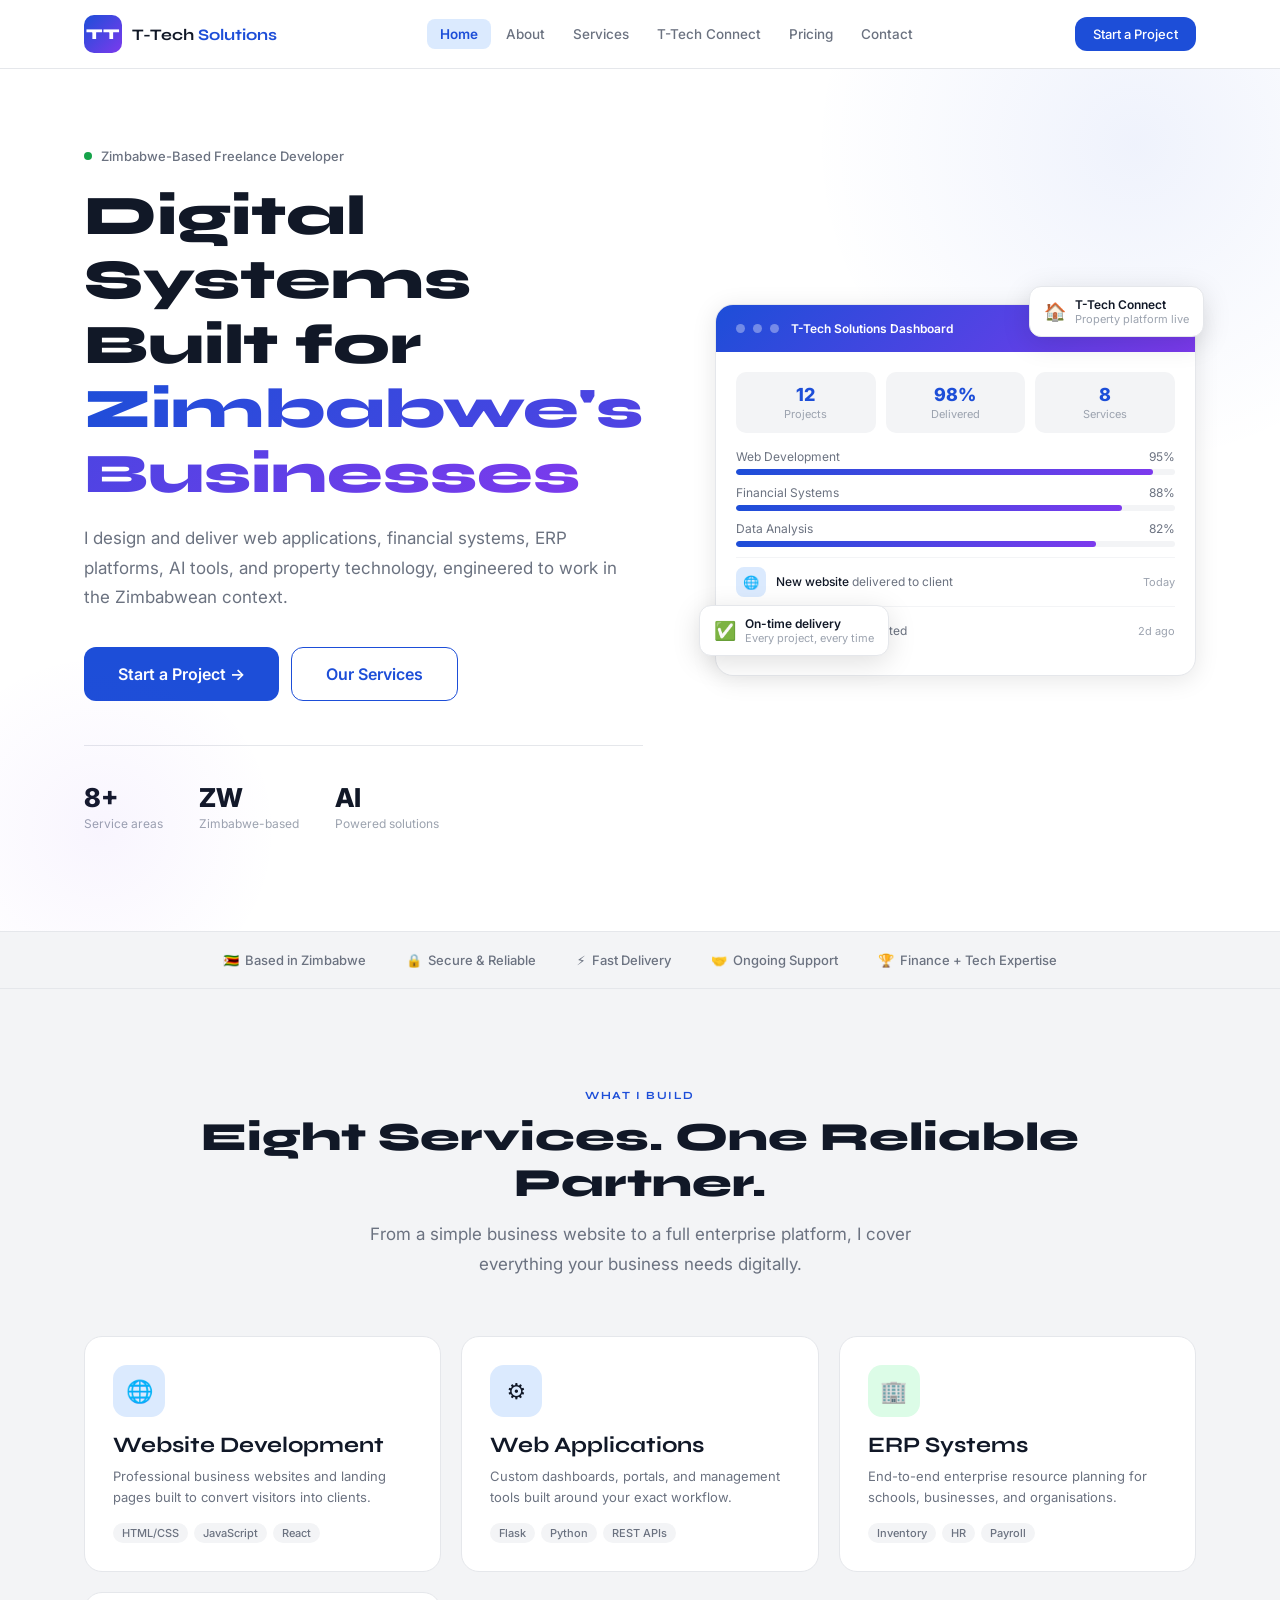
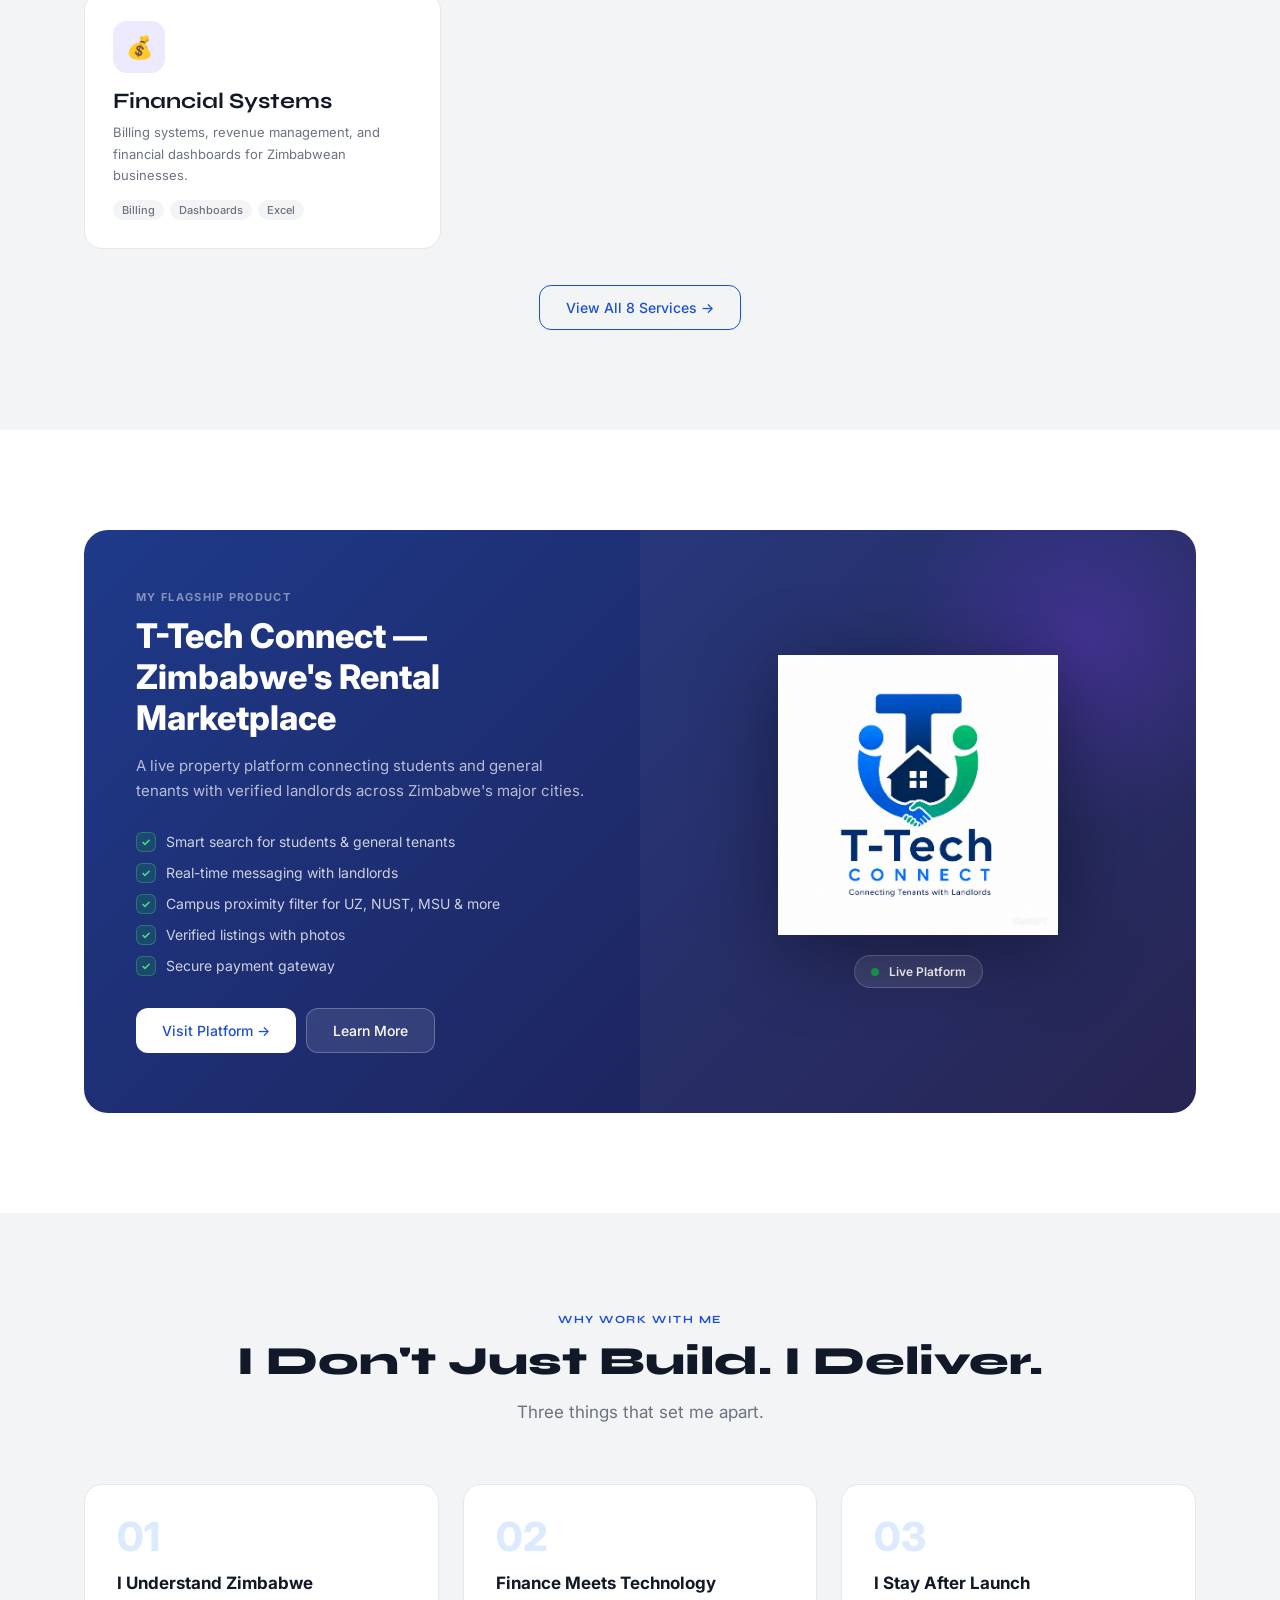
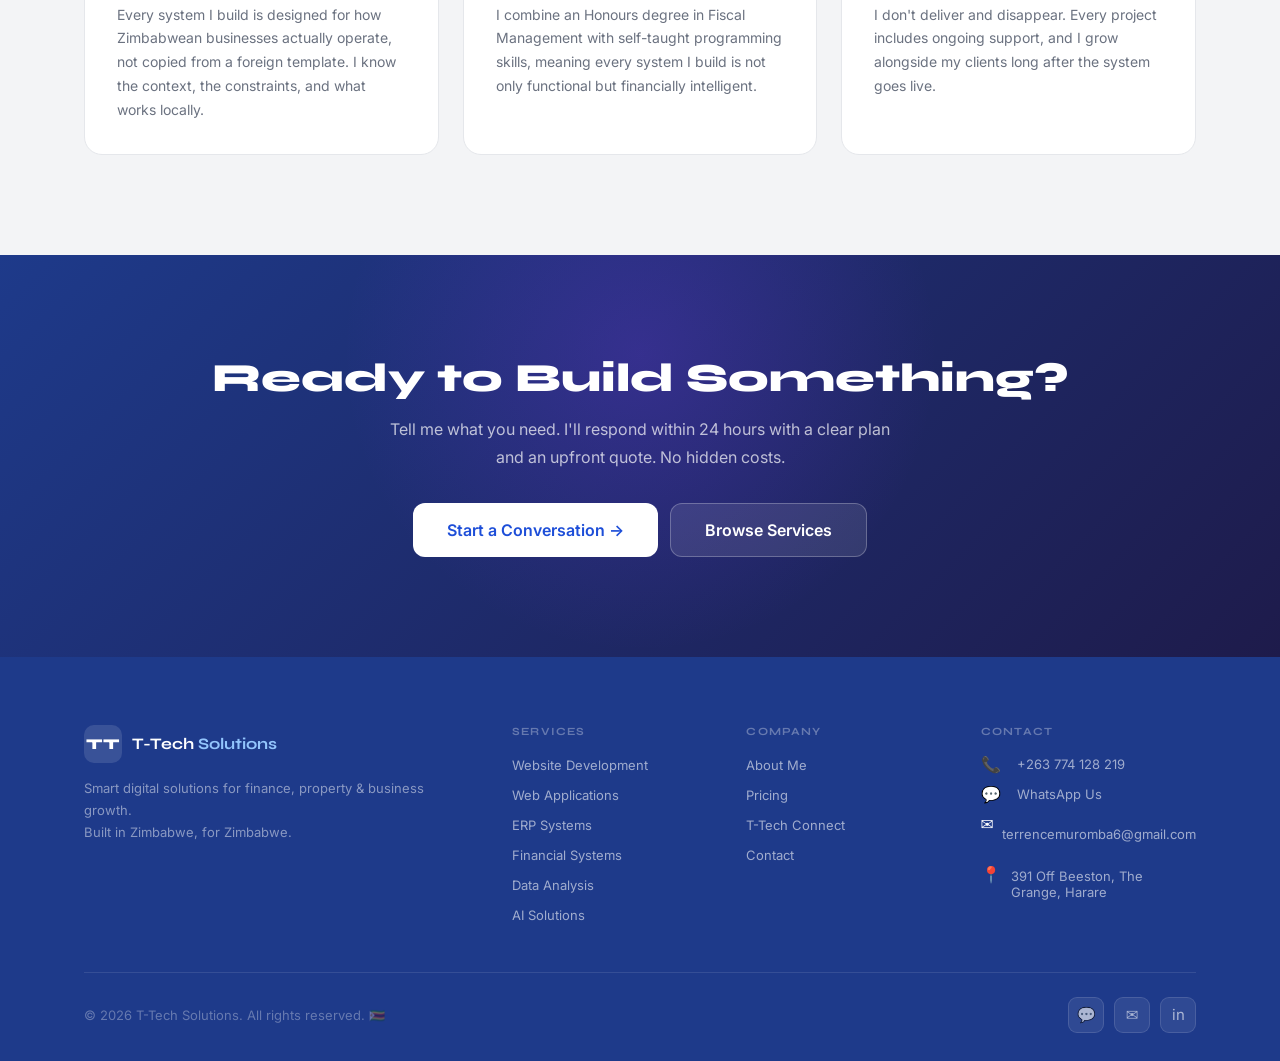
==== commit e2981511: "to personel website" ====
--- a/index.html
+++ b/index.html
@@ -4,10 +4,10 @@
   <meta charset="UTF-8"/>
   <meta name="viewport" content="width=device-width, initial-scale=1.0"/>
   <title>T-Tech Solutions — Digital Solutions for Zimbabwe</title>
-  <meta name="description" content="T-Tech Solutions builds web applications, financial systems, ERP platforms, AI tools, and property technology for businesses across Zimbabwe."/>
-  <meta name="keywords" content="T-Tech Solutions, Zimbabwe, web development, ERP, financial systems, AI, Harare"/>
+  <meta name="description" content="Terrence Muromba — Zimbabwe-based freelance developer building web applications, financial systems, ERP platforms, AI tools, and property technology."/>
+  <meta name="keywords" content="T-Tech Solutions, Zimbabwe, web development, ERP, financial systems, AI, Harare, freelancer, Terrence Muromba"/>
   <meta property="og:title" content="T-Tech Solutions — Digital Solutions for Zimbabwe"/>
-  <meta property="og:description" content="We build web applications, financial systems, ERP platforms, AI tools, and property technology for businesses across Zimbabwe."/>
+  <meta property="og:description" content="Freelance developer based in Zimbabwe building web applications, financial systems, ERP platforms, AI tools, and property technology."/>
   <meta property="og:type" content="website"/>
   <link rel="preconnect" href="https://fonts.googleapis.com"/>
   <link href="https://fonts.googleapis.com/css2?family=Inter:wght@300;400;500;600;700;800&family=Syne:wght@600;700;800&display=swap" rel="stylesheet"/>
@@ -135,9 +135,9 @@
   <div class="container">
     <div class="hero-grid">
       <div>
-        <div class="hero-eyebrow"><div class="pulse-dot"></div><span class="hero-eyebrow-text">Zimbabwe's Digital Solutions Partner</span></div>
+        <div class="hero-eyebrow"><div class="pulse-dot"></div><span class="hero-eyebrow-text">Zimbabwe-Based Freelance Developer</span></div>
         <h1>Digital Systems Built for <span class="grad-text">Zimbabwe's Businesses</span></h1>
-        <p class="lead">We design and deliver web applications, financial systems, ERP platforms, AI tools, and property technology, engineered to work in the Zimbabwean context.</p>
+        <p class="lead">I design and deliver web applications, financial systems, ERP platforms, AI tools, and property technology, engineered to work in the Zimbabwean context.</p>
         <div class="hero-actions">
           <a href="contact.html" class="btn btn-primary btn-lg">Start a Project →</a>
           <a href="services.html" class="btn btn-outline btn-lg">Our Services</a>
@@ -197,9 +197,9 @@
 <section class="services-overview">
   <div class="container">
     <div class="section-header text-center reveal">
-      <span class="eyebrow">What We Build</span>
+      <span class="eyebrow">What I Build</span>
       <h2>Eight Services. One Reliable Partner.</h2>
-      <p class="lead">From a simple business website to a full enterprise platform, we cover everything your business needs digitally.</p>
+      <p class="lead">From a simple business website to a full enterprise platform, I cover everything your business needs digitally.</p>
     </div>
     <div class="services-grid">
       <div class="card card-hover reveal"><div class="card-body">
@@ -239,7 +239,7 @@
     <div class="connect-inner">
       <div class="connect-grid">
         <div class="connect-left">
-          <div class="connect-eyebrow">Our Flagship Product</div>
+          <div class="connect-eyebrow">My Flagship Product</div>
           <div class="connect-title">T-Tech Connect — Zimbabwe's Rental Marketplace</div>
           <p class="connect-desc">A live property platform connecting students and general tenants with verified landlords across Zimbabwe's major cities.</p>
           <div class="connect-checklist">
@@ -271,25 +271,25 @@
 <section class="why-us">
   <div class="container">
     <div class="section-header text-center reveal">
-      <span class="eyebrow">Why Choose Us</span>
-      <h2>We Don't Just Build. We Deliver.</h2>
-      <p class="lead">Three things that set T-Tech Solutions apart.</p>
+      <span class="eyebrow">Why Work With Me</span>
+      <h2>I Don't Just Build. I Deliver.</h2>
+      <p class="lead">Three things that set me apart.</p>
     </div>
     <div class="why-grid">
       <div class="why-card reveal">
         <div class="why-num">01</div>
-        <div class="why-title">We Understand Zimbabwe</div>
-        <p class="why-desc">Every system we build is designed for how Zimbabwean businesses actually operate, not copied from a foreign template. We know the context, the constraints, and what works locally.</p>
+        <div class="why-title">I Understand Zimbabwe</div>
+        <p class="why-desc">Every system I build is designed for how Zimbabwean businesses actually operate, not copied from a foreign template. I know the context, the constraints, and what works locally.</p>
       </div>
       <div class="why-card reveal s1">
         <div class="why-num">02</div>
         <div class="why-title">Finance Meets Technology</div>
-        <p class="why-desc">Our team combines deep financial expertise with modern software development, meaning systems that are not only functional but financially intelligent.</p>
+        <p class="why-desc">I combine an Honours degree in Fiscal Management with self-taught programming skills, meaning every system I build is not only functional but financially intelligent.</p>
       </div>
       <div class="why-card reveal s2">
         <div class="why-num">03</div>
-        <div class="why-title">We Stay After Launch</div>
-        <p class="why-desc">We don't deliver and disappear. Every project includes ongoing support, and we grow alongside our clients long after the system goes live.</p>
+        <div class="why-title">I Stay After Launch</div>
+        <p class="why-desc">I don't deliver and disappear. Every project includes ongoing support, and I grow alongside my clients long after the system goes live.</p>
       </div>
     </div>
   </div>
@@ -299,7 +299,7 @@
 <section class="cta-section">
   <div class="container">
     <h2>Ready to Build Something?</h2>
-    <p>Tell us what you need. We'll respond within 24 hours with a clear plan and an upfront quote; no hidden costs.</p>
+    <p>Tell me what you need. I'll respond within 24 hours with a clear plan and an upfront quote. No hidden costs.</p>
     <div class="cta-buttons">
       <a href="contact.html" class="btn btn-white btn-lg">Start a Conversation →</a>
       <a href="services.html" class="btn btn-ghost btn-lg">Browse Services</a>
@@ -329,7 +329,7 @@
       <div>
         <div class="footer-col-title">Company</div>
         <ul class="footer-links">
-          <li><a href="about.html">About Us</a></li>
+          <li><a href="about.html">About Me</a></li>
           <li><a href="pricing.html">Pricing</a></li>
           <li><a href="connect.html">T-Tech Connect</a></li>
           <li><a href="contact.html">Contact</a></li>
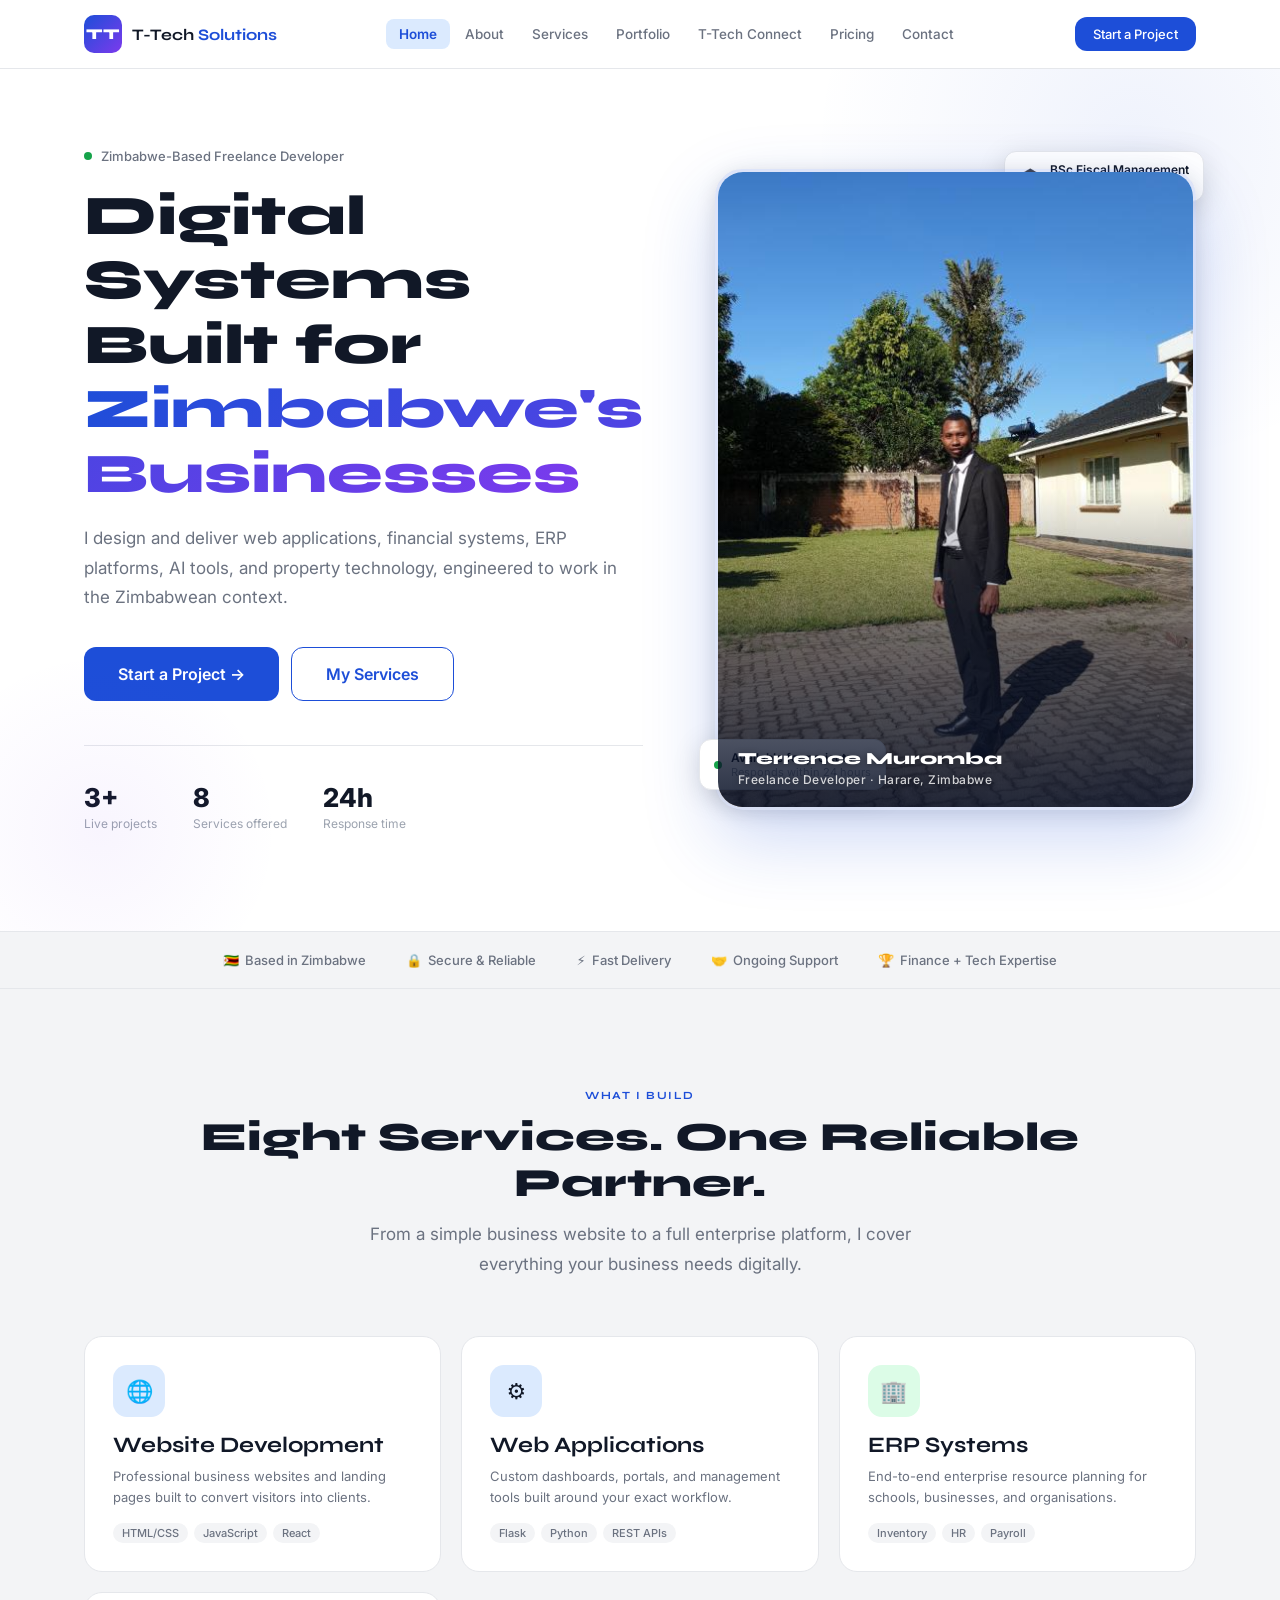
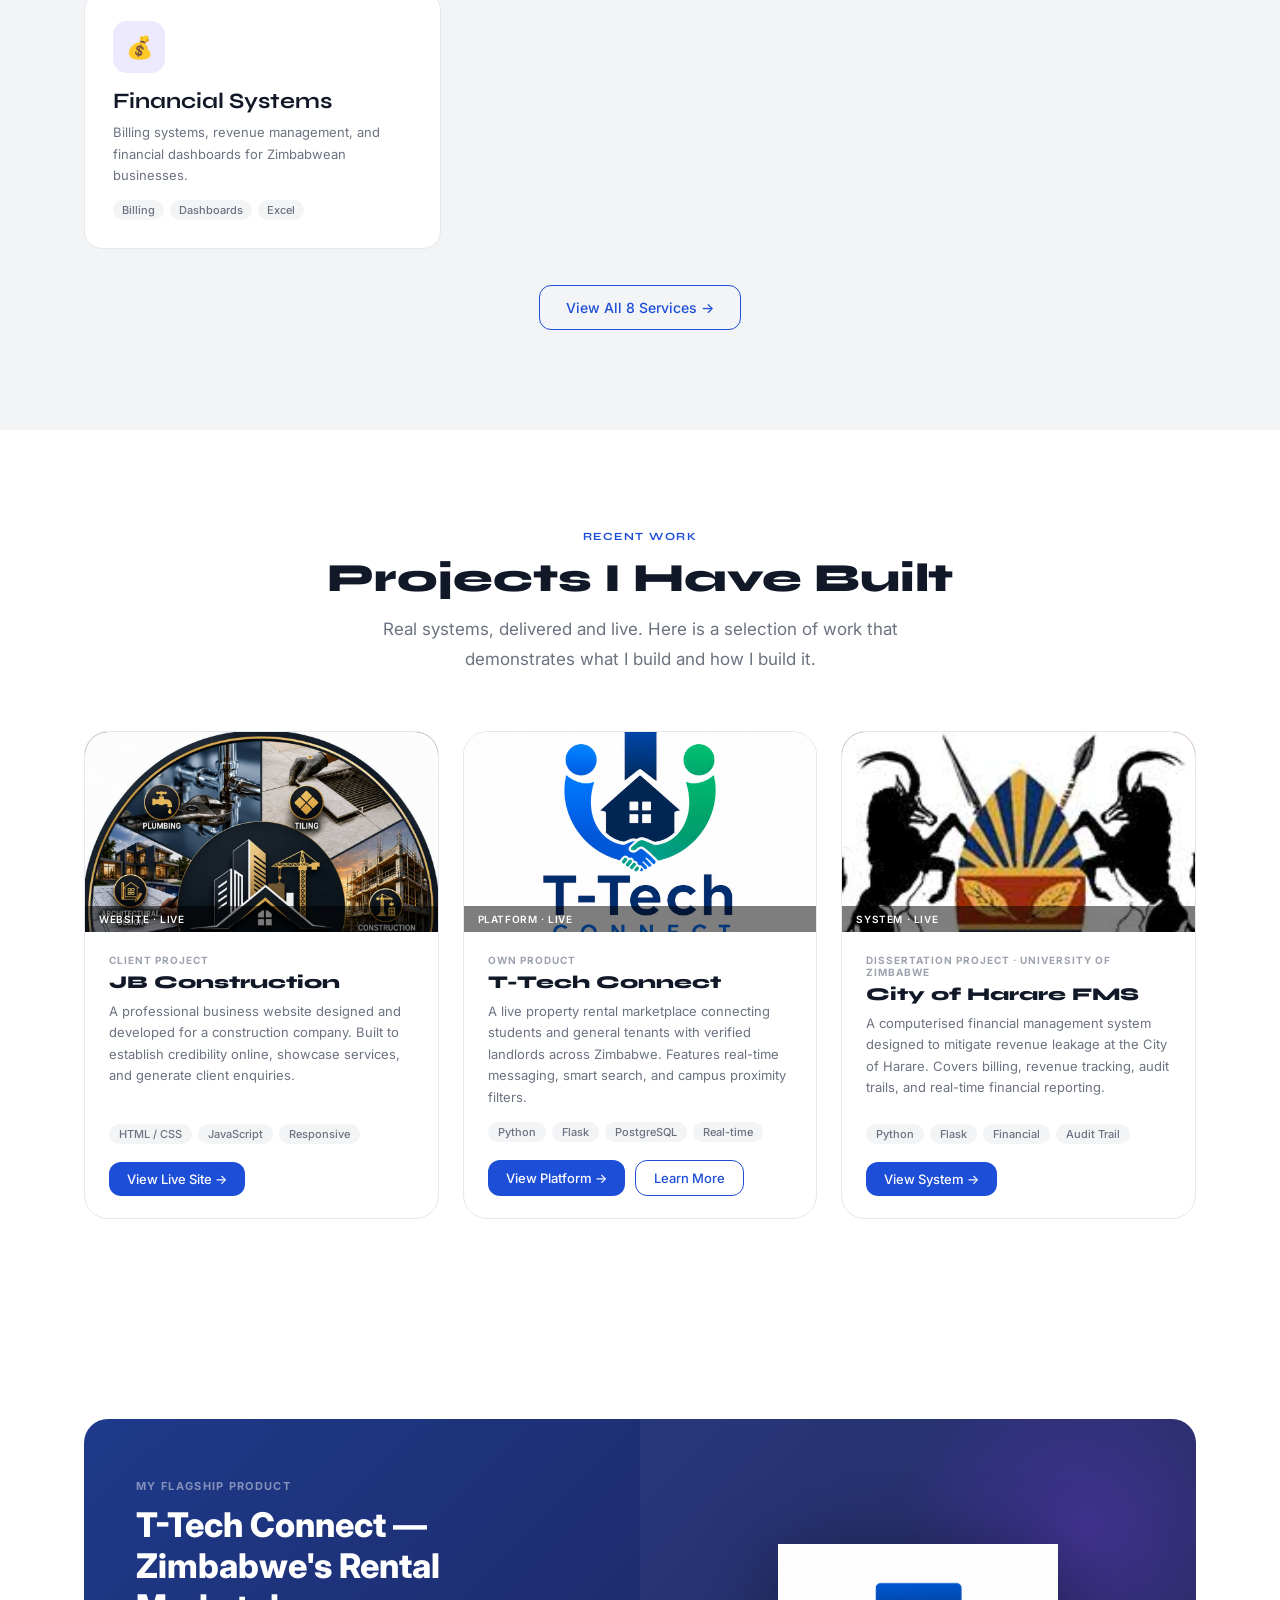
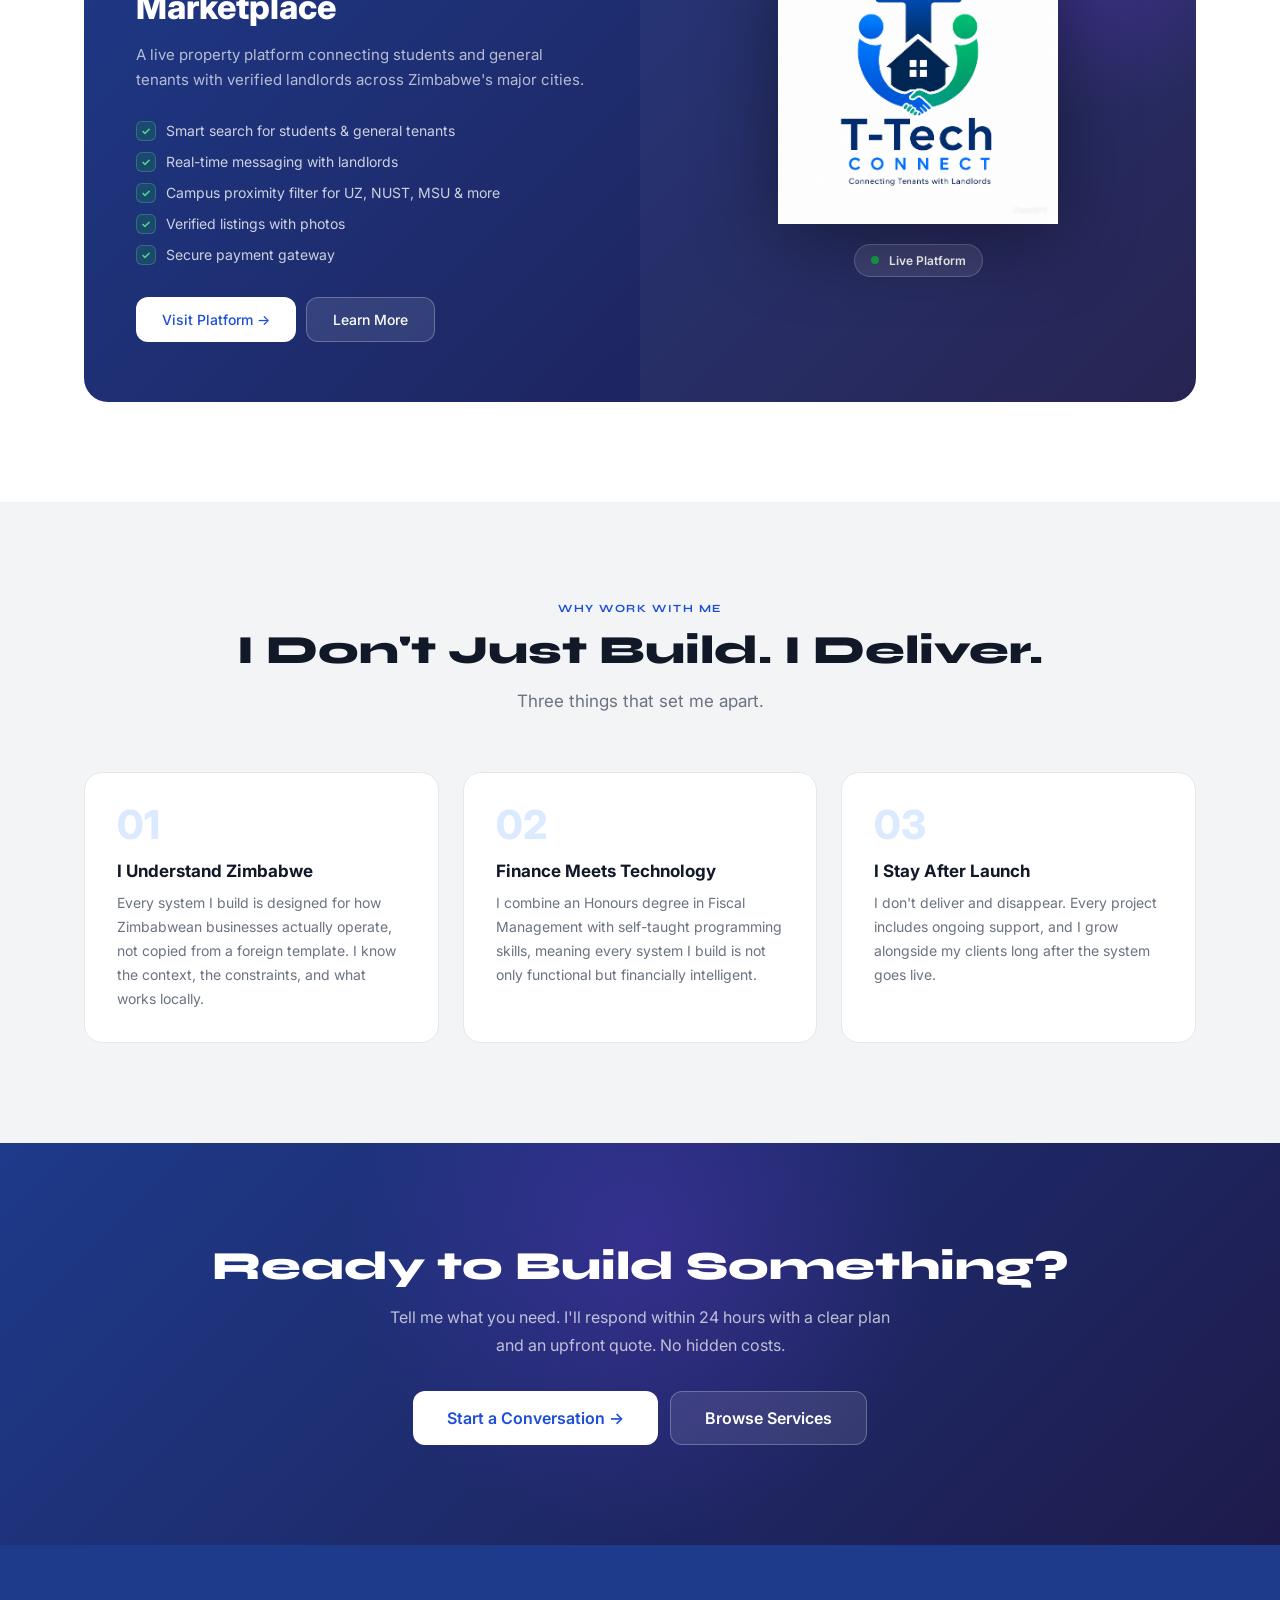
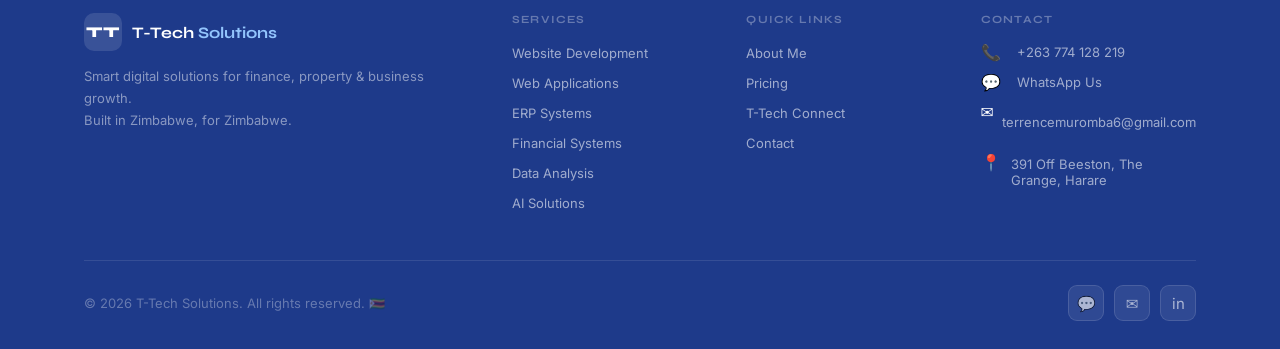
==== commit a65ff321: "adjustments" ====
--- a/index.html
+++ b/index.html
@@ -81,6 +81,44 @@
     .live-badge { display:inline-flex; align-items:center; gap:7px; margin-top:20px; background:rgba(255,255,255,.1); border:1px solid rgba(255,255,255,.2); border-radius:99px; padding:8px 16px; font-size:12px; font-weight:600; color:#fff; }
     @media(max-width:800px){ .connect-grid{grid-template-columns:1fr;} .connect-right{display:none;} .connect-left{padding:40px 28px;} }
 
+    /* Hero photo */
+    .hero-photo-wrap { position:relative; }
+    .hero-photo-ring {
+      width:100%; aspect-ratio:3/4; border-radius:28px; overflow:hidden;
+      border:3px solid rgba(29,78,216,.15);
+      box-shadow:0 28px 72px rgba(29,78,216,.22), 0 4px 20px rgba(0,0,0,.12);
+      position:relative;
+    }
+    .hero-photo-ring img { width:100%; height:100%; object-fit:cover; object-position:top center; display:block; }
+    .hero-photo-ring::after {
+      content:''; position:absolute; bottom:0; left:0; right:0; height:50%;
+      background:linear-gradient(to top,rgba(10,18,40,.88) 0%,rgba(10,18,40,.5) 55%,transparent 100%);
+      pointer-events:none; z-index:1;
+    }
+    .hero-photo-name {
+      position:absolute; bottom:20px; left:20px; right:20px; z-index:2;
+      color:#fff; font-family:'Syne',sans-serif; font-size:17px; font-weight:800;
+      text-shadow:0 1px 6px rgba(0,0,0,.4);
+    }
+    .hero-photo-name span { display:block; font-family:'Inter',sans-serif; font-size:12px; font-weight:500; color:rgba(255,255,255,.8); margin-top:3px; letter-spacing:.04em; }
+
+    /* Portfolio */
+    .portfolio { padding:100px 0; background:var(--white); }
+    .portfolio-grid { display:grid; grid-template-columns:repeat(auto-fit,minmax(300px,1fr)); gap:24px; }
+    .proj-card { background:var(--white); border-radius:var(--radius-xl); border:1px solid var(--border); overflow:hidden; transition:all .25s; display:flex; flex-direction:column; }
+    .proj-card:hover { box-shadow:var(--shadow-lg); transform:translateY(-5px); border-color:transparent; }
+    .proj-preview { height:200px; position:relative; overflow:hidden; }
+    .proj-preview img { width:100%; height:100%; object-fit:cover; object-position:top; display:block; transition:transform .4s ease; }
+    .proj-card:hover .proj-preview img { transform:scale(1.04); }
+    .proj-preview-label { position:absolute; bottom:0; left:0; right:0; background:rgba(0,0,0,.5); color:#fff; font-size:10px; font-weight:600; letter-spacing:.06em; text-transform:uppercase; padding:7px 14px; z-index:1; }
+    .proj-body { padding:22px 24px; flex:1; display:flex; flex-direction:column; }
+    .proj-client { font-size:10px; font-weight:700; letter-spacing:.1em; text-transform:uppercase; color:var(--text-muted); margin-bottom:5px; }
+    .proj-name { font-family:'Syne',sans-serif; font-size:18px; font-weight:800; color:var(--text); margin-bottom:8px; }
+    .proj-desc { font-size:13px; line-height:1.65; color:var(--text-sec); flex:1; }
+    .proj-tags { display:flex; flex-wrap:wrap; gap:6px; margin-top:14px; }
+    .proj-tag { font-size:11px; padding:3px 10px; border-radius:99px; background:var(--bg); color:var(--text-sec); font-weight:500; }
+    .proj-links { display:flex; gap:10px; margin-top:18px; }
+
     /* Why us */
     .why-us { padding:100px 0; background:var(--bg); }
     .why-grid { display:grid; grid-template-columns:repeat(3,1fr); gap:24px; }
@@ -105,6 +143,7 @@
         <a href="index.html" class="active">Home</a>
         <a href="about.html">About</a>
         <a href="services.html">Services</a>
+        <a href="portfolio.html">Portfolio</a>
         <a href="connect.html">T-Tech Connect</a>
         <a href="pricing.html">Pricing</a>
         <a href="contact.html">Contact</a>
@@ -140,40 +179,31 @@
         <p class="lead">I design and deliver web applications, financial systems, ERP platforms, AI tools, and property technology, engineered to work in the Zimbabwean context.</p>
         <div class="hero-actions">
           <a href="contact.html" class="btn btn-primary btn-lg">Start a Project →</a>
-          <a href="services.html" class="btn btn-outline btn-lg">Our Services</a>
+          <a href="services.html" class="btn btn-outline btn-lg">My Services</a>
         </div>
         <div class="hero-stats">
-          <div><div class="h-stat-num">8+</div><div class="h-stat-lbl">Service areas</div></div>
-          <div><div class="h-stat-num">ZW</div><div class="h-stat-lbl">Zimbabwe-based</div></div>
-          <div><div class="h-stat-num">AI</div><div class="h-stat-lbl">Powered solutions</div></div>
+          <div><div class="h-stat-num">3+</div><div class="h-stat-lbl">Live projects</div></div>
+          <div><div class="h-stat-num">8</div><div class="h-stat-lbl">Services offered</div></div>
+          <div><div class="h-stat-num">24h</div><div class="h-stat-lbl">Response time</div></div>
         </div>
       </div>
       <div class="hero-visual">
         <div class="float-badge fb-top">
-          <span class="fb-icon">🏠</span>
-          <div><div class="fb-title">T-Tech Connect</div><div class="fb-sub">Property platform live</div></div>
-        </div>
-        <div class="hero-card">
-          <div class="hero-card-header">
-            <div class="hc-dot"></div><div class="hc-dot"></div><div class="hc-dot"></div>
-            <span class="hc-title">T-Tech Solutions Dashboard</span>
-          </div>
-          <div class="hero-card-body">
-            <div class="metric-row">
-              <div class="metric"><div class="metric-val">12</div><div class="metric-lbl">Projects</div></div>
-              <div class="metric"><div class="metric-val">98%</div><div class="metric-lbl">Delivered</div></div>
-              <div class="metric"><div class="metric-val">8</div><div class="metric-lbl">Services</div></div>
+          <span class="fb-icon">🎓</span>
+          <div><div class="fb-title">BSc Fiscal Management</div><div class="fb-sub">University of Zimbabwe</div></div>
+        </div>
+        <div class="hero-photo-wrap">
+          <div class="hero-photo-ring">
+            <img src="images/me.jpg" alt="Terrence Muromba — T-Tech Solutions"/>
+            <div class="hero-photo-name">
+              Terrence Muromba
+              <span>Freelance Developer · Harare, Zimbabwe</span>
             </div>
-            <div class="mini-bar"><div class="mini-bar-top"><span>Web Development</span><span>95%</span></div><div class="mini-bar-track"><div class="mini-bar-fill" style="width:95%"></div></div></div>
-            <div class="mini-bar"><div class="mini-bar-top"><span>Financial Systems</span><span>88%</span></div><div class="mini-bar-track"><div class="mini-bar-fill" style="width:88%"></div></div></div>
-            <div class="mini-bar"><div class="mini-bar-top"><span>Data Analysis</span><span>82%</span></div><div class="mini-bar-track"><div class="mini-bar-fill" style="width:82%"></div></div></div>
-            <div class="activity-item"><div class="ai-icon" style="background:#dbeafe;">🌐</div><div class="ai-text"><strong>New website</strong> delivered to client</div><div class="ai-time">Today</div></div>
-            <div class="activity-item"><div class="ai-icon" style="background:#dcfce7;">📊</div><div class="ai-text"><strong>ERP module</strong> completed</div><div class="ai-time">2d ago</div></div>
           </div>
         </div>
         <div class="float-badge fb-bot">
-          <span class="fb-icon">✅</span>
-          <div><div class="fb-title">On-time delivery</div><div class="fb-sub">Every project, every time</div></div>
+          <span class="fb-icon"><div class="pulse-dot"></div></span>
+          <div><div class="fb-title">Available for projects</div><div class="fb-sub">Responds within 24 hours</div></div>
         </div>
       </div>
     </div>
@@ -233,6 +263,86 @@
   </div>
 </section>
 
+<!-- PORTFOLIO -->
+<section class="portfolio">
+  <div class="container">
+    <div class="section-header text-center reveal">
+      <span class="eyebrow">Recent Work</span>
+      <h2>Projects I Have Built</h2>
+      <p class="lead">Real systems, delivered and live. Here is a selection of work that demonstrates what I build and how I build it.</p>
+    </div>
+    <div class="portfolio-grid">
+
+      <!-- JB Construction -->
+      <div class="proj-card reveal">
+        <div class="proj-preview" style="background:#1c3d2e;padding:0;">
+          <img src="images/jb-construction.jpg" alt="JB Construction website" style="width:100%;height:100%;object-fit:cover;object-position:top;display:block;"/>
+          <div class="proj-preview-label">Website · Live</div>
+        </div>
+        <div class="proj-body">
+          <div class="proj-client">Client Project</div>
+          <div class="proj-name">JB Construction</div>
+          <p class="proj-desc">A professional business website designed and developed for a construction company. Built to establish credibility online, showcase services, and generate client enquiries.</p>
+          <div class="proj-tags">
+            <span class="proj-tag">HTML / CSS</span>
+            <span class="proj-tag">JavaScript</span>
+            <span class="proj-tag">Responsive</span>
+          </div>
+          <div class="proj-links">
+            <a href="https://jb-constructions.onrender.com" target="_blank" rel="noopener" class="btn btn-primary btn-sm">View Live Site →</a>
+          </div>
+        </div>
+      </div>
+
+      <!-- T-Tech Connect -->
+      <div class="proj-card reveal s1">
+        <div class="proj-preview" style="background:#1e3a8a;padding:0;">
+          <img src="images/logo.png" alt="T-Tech Connect platform" style="width:100%;height:100%;object-fit:cover;object-position:center;display:block;"/>
+          <div class="proj-preview-label">Platform · Live</div>
+        </div>
+        <div class="proj-body">
+          <div class="proj-client">Own Product</div>
+          <div class="proj-name">T-Tech Connect</div>
+          <p class="proj-desc">A live property rental marketplace connecting students and general tenants with verified landlords across Zimbabwe. Features real-time messaging, smart search, and campus proximity filters.</p>
+          <div class="proj-tags">
+            <span class="proj-tag">Python</span>
+            <span class="proj-tag">Flask</span>
+            <span class="proj-tag">PostgreSQL</span>
+            <span class="proj-tag">Real-time</span>
+          </div>
+          <div class="proj-links">
+            <a href="https://t-tech-connect1-1.onrender.com" target="_blank" rel="noopener" class="btn btn-primary btn-sm">View Platform →</a>
+            <a href="connect.html" class="btn btn-outline btn-sm">Learn More</a>
+          </div>
+        </div>
+      </div>
+
+      <!-- Financial Management System -->
+      <div class="proj-card reveal s2">
+        <div class="proj-preview" style="background:#7c2d12;padding:0;">
+          <img src="images/COH.png" alt="City of Harare Financial Management System" style="width:100%;height:100%;object-fit:cover;object-position:top;display:block;"/>
+          <div class="proj-preview-label">System · Live</div>
+        </div>
+        <div class="proj-body">
+          <div class="proj-client">Dissertation Project · University of Zimbabwe</div>
+          <div class="proj-name">City of Harare FMS</div>
+          <p class="proj-desc">A computerised financial management system designed to mitigate revenue leakage at the City of Harare. Covers billing, revenue tracking, audit trails, and real-time financial reporting.</p>
+          <div class="proj-tags">
+            <span class="proj-tag">Python</span>
+            <span class="proj-tag">Flask</span>
+            <span class="proj-tag">Financial</span>
+            <span class="proj-tag">Audit Trail</span>
+          </div>
+          <div class="proj-links">
+            <a href="https://financial-management-system-7.onrender.com" target="_blank" rel="noopener" class="btn btn-primary btn-sm">View System →</a>
+          </div>
+        </div>
+      </div>
+
+    </div>
+  </div>
+</section>
+
 <!-- T-TECH CONNECT FEATURE -->
 <section class="connect-feature">
   <div class="container">
@@ -327,7 +437,7 @@
         </ul>
       </div>
       <div>
-        <div class="footer-col-title">Company</div>
+        <div class="footer-col-title">Quick Links</div>
         <ul class="footer-links">
           <li><a href="about.html">About Me</a></li>
           <li><a href="pricing.html">Pricing</a></li>
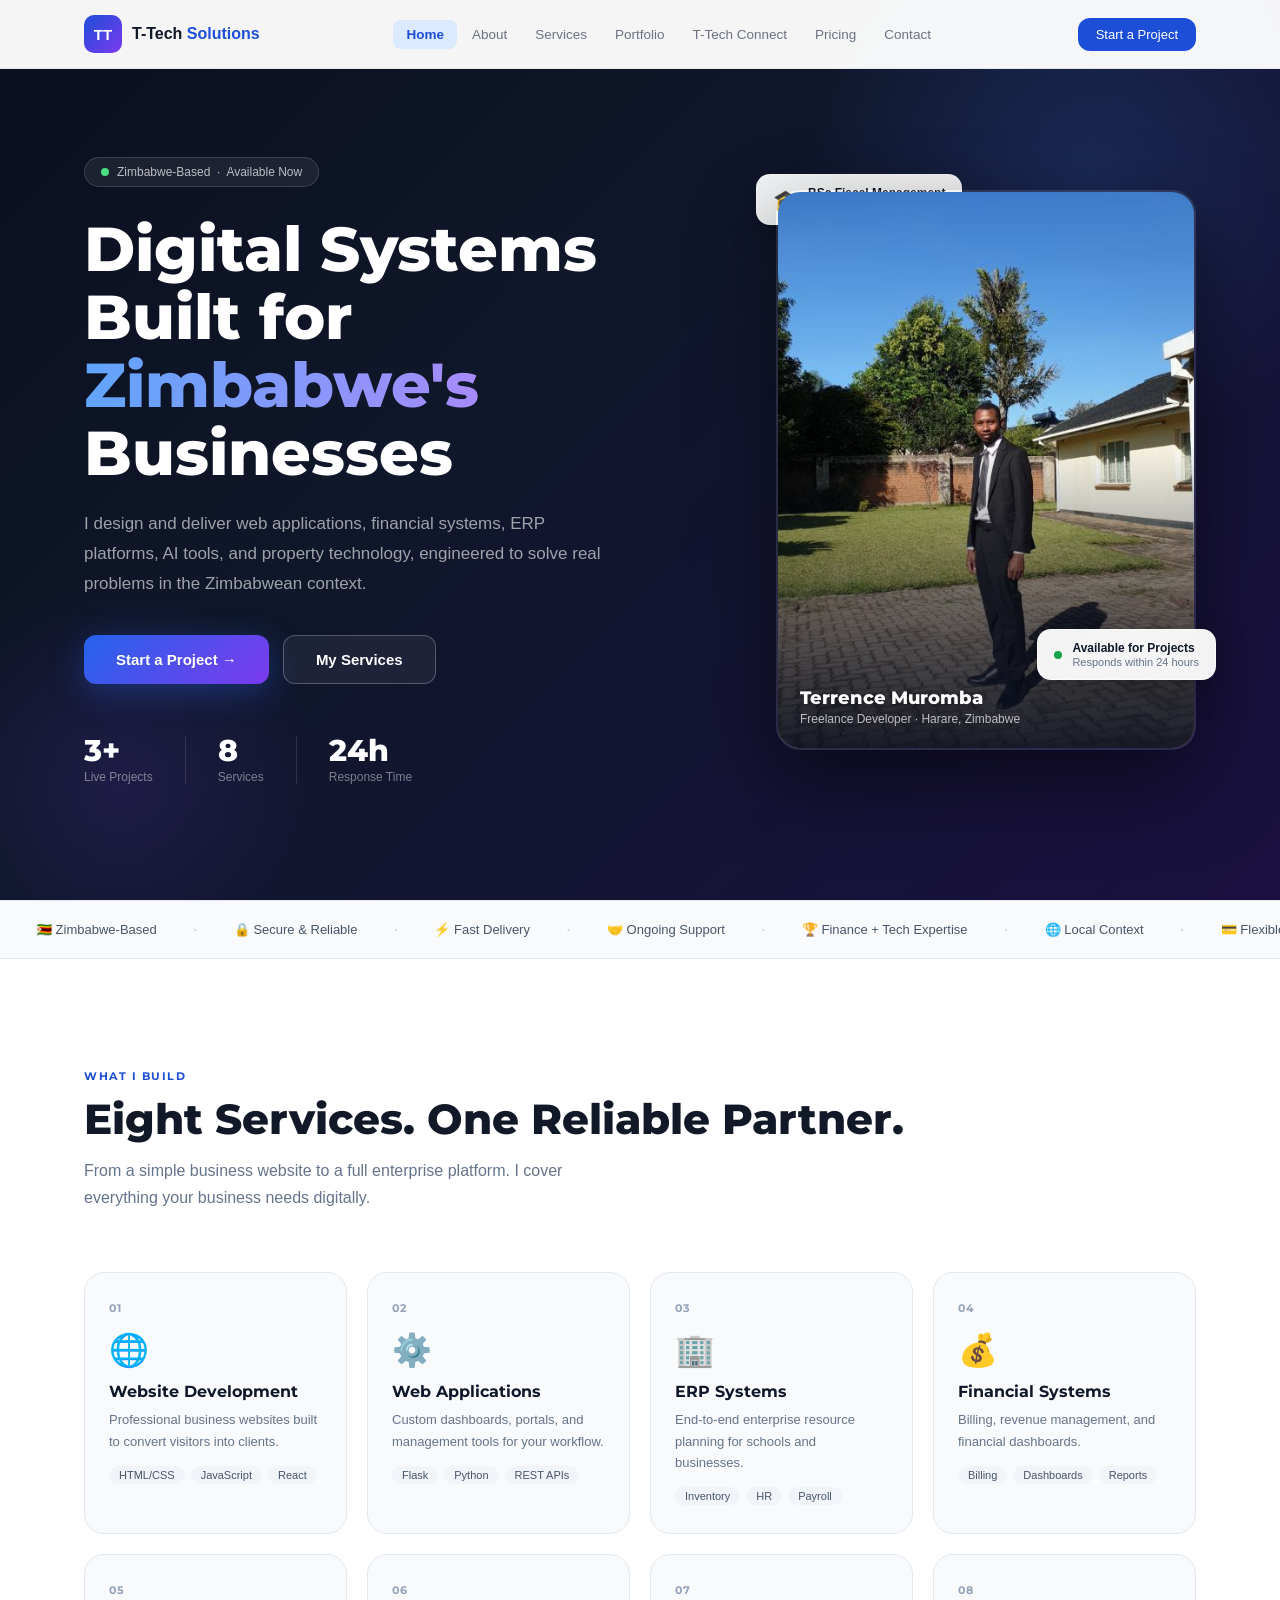
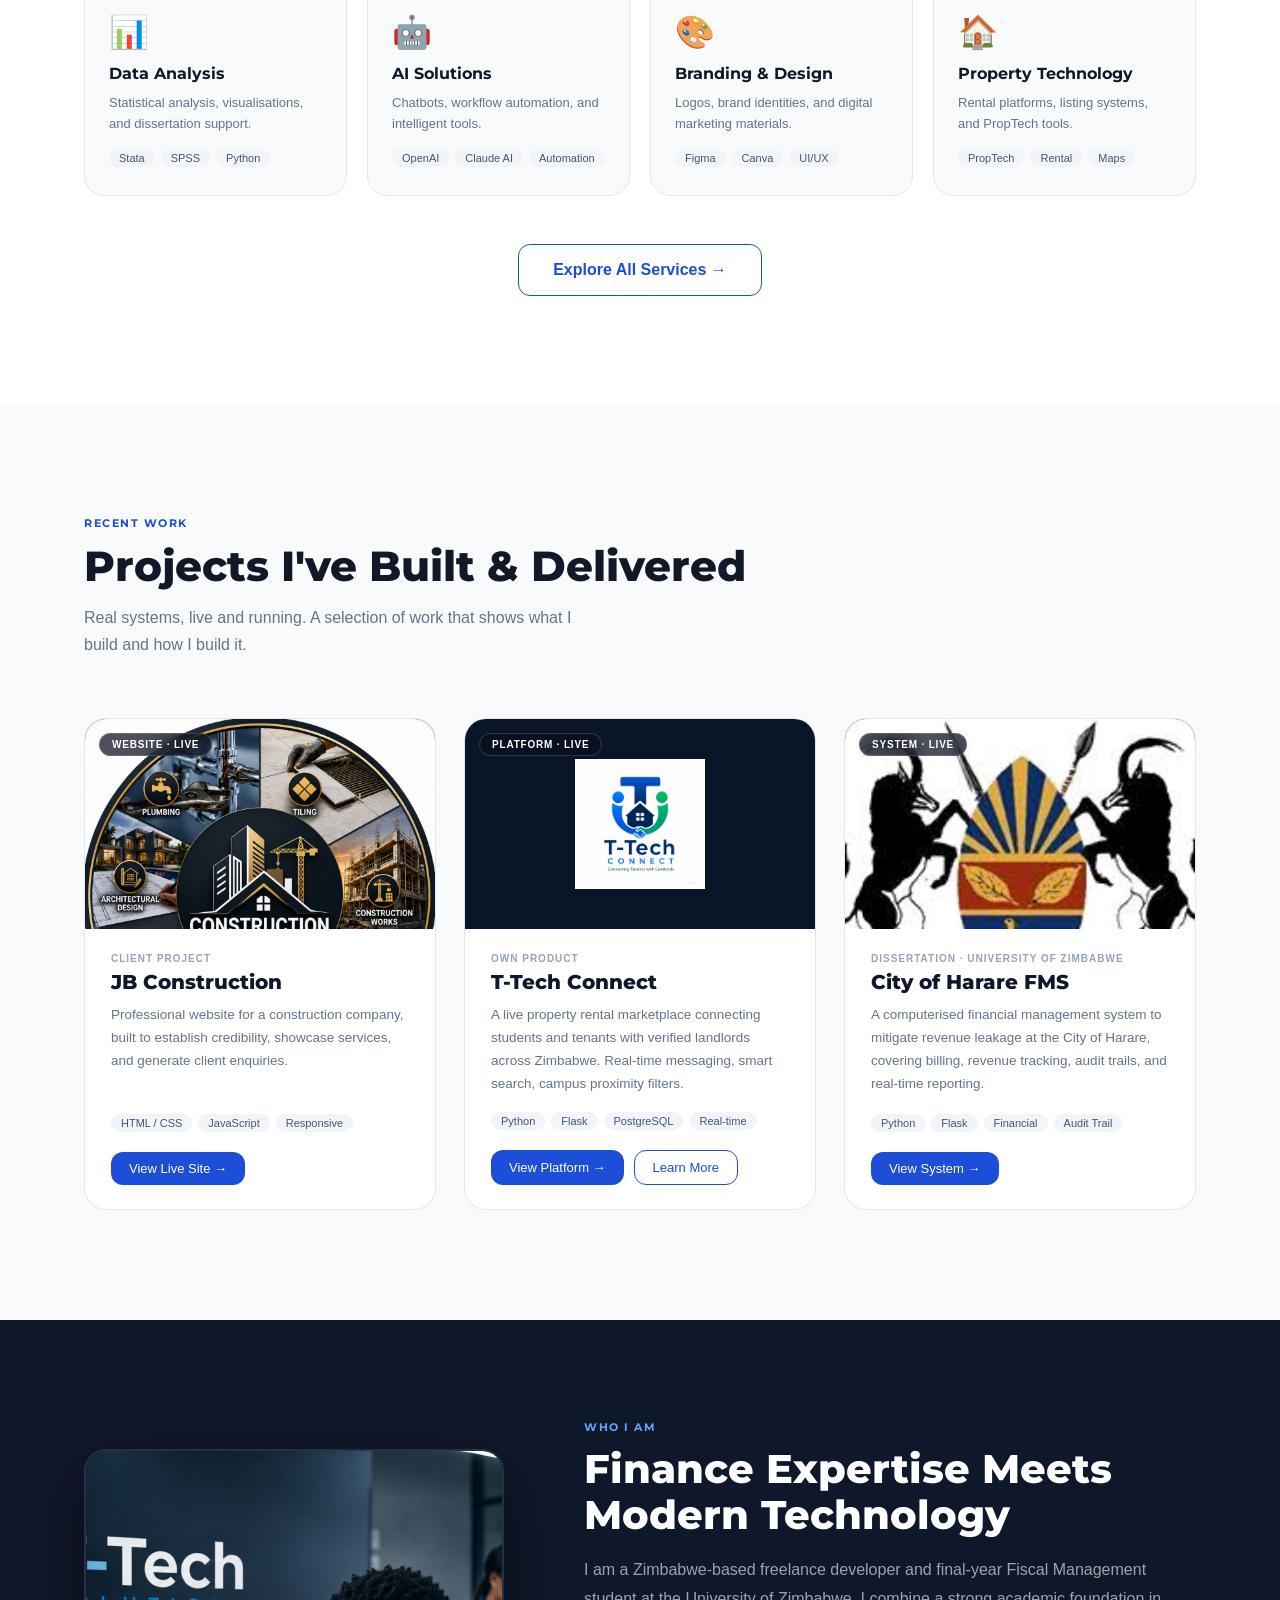
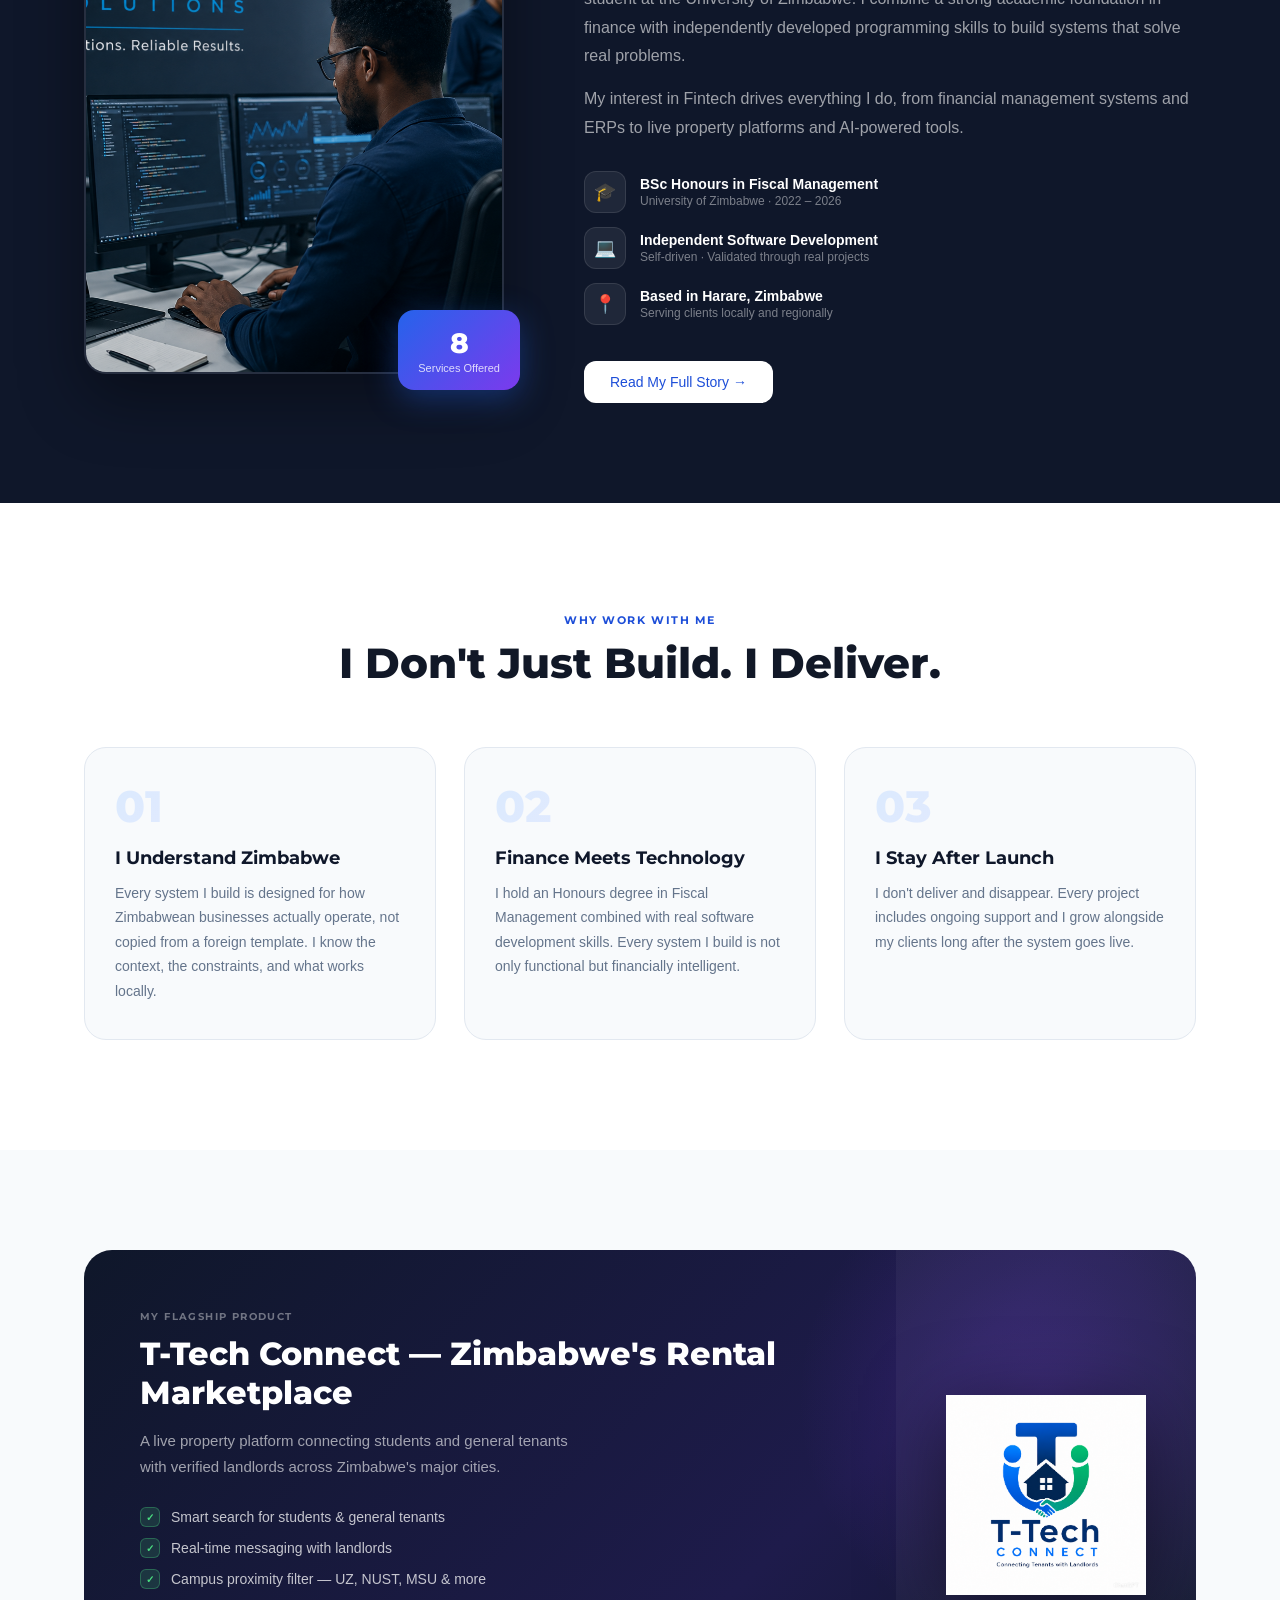
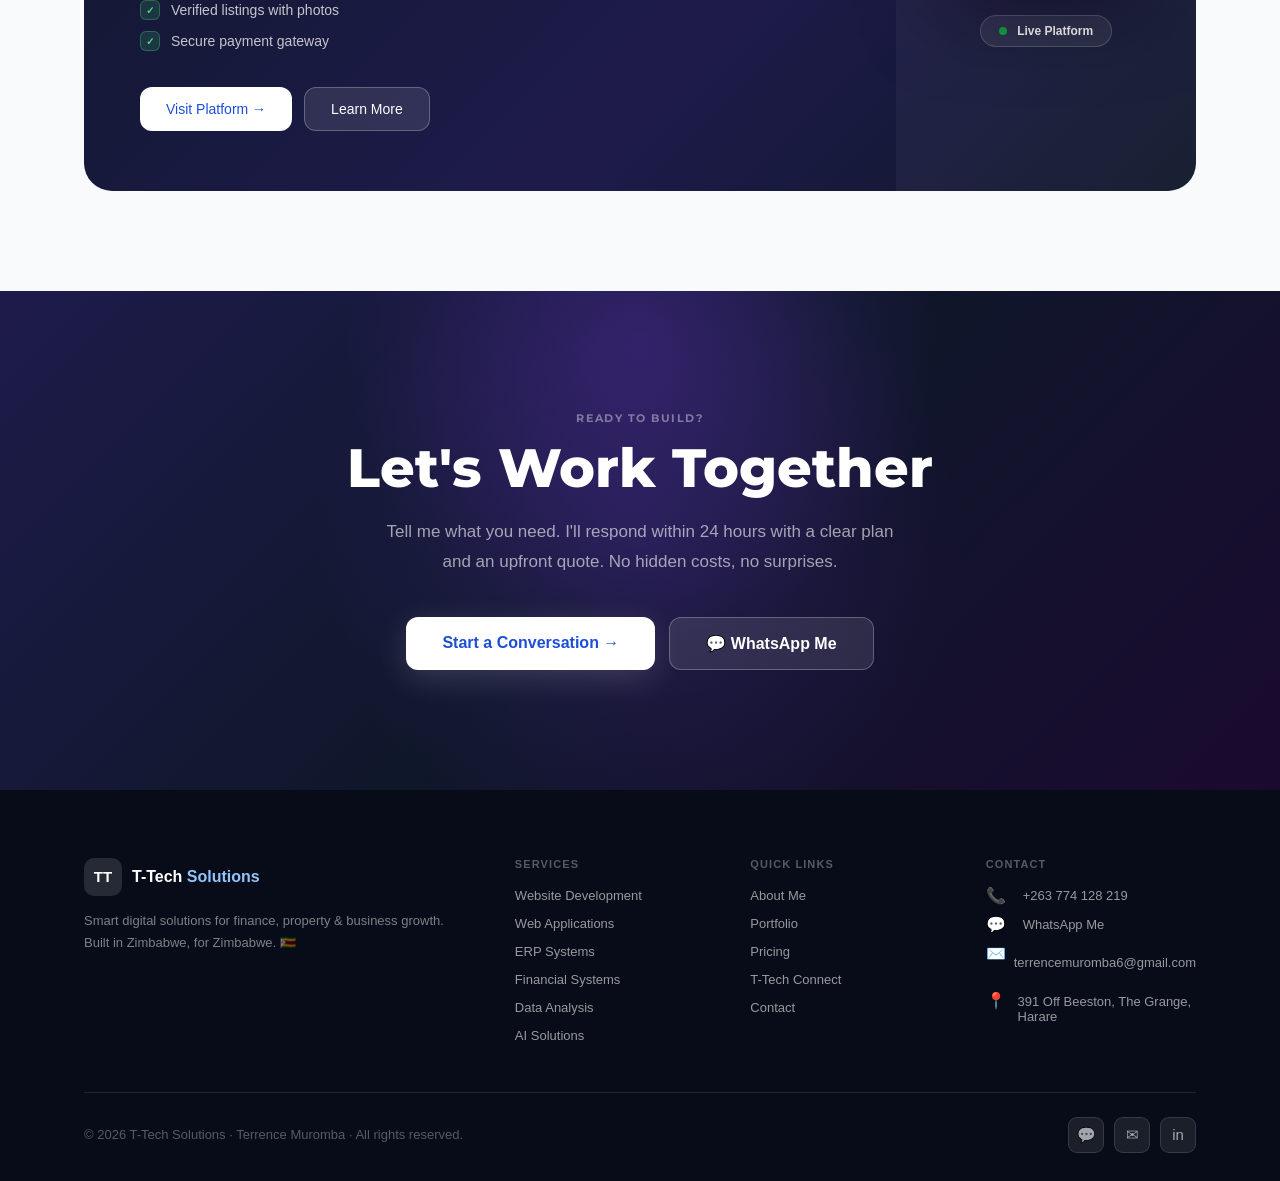
==== commit 1d6d9579: "Major website overhaul: redesign, SEO, content fixes, and consistency pass - Full homepage redesign:" ====
--- a/index.html
+++ b/index.html
@@ -3,130 +3,248 @@
 <head>
   <meta charset="UTF-8"/>
   <meta name="viewport" content="width=device-width, initial-scale=1.0"/>
-  <title>T-Tech Solutions — Digital Solutions for Zimbabwe</title>
-  <meta name="description" content="Terrence Muromba — Zimbabwe-based freelance developer building web applications, financial systems, ERP platforms, AI tools, and property technology."/>
-  <meta name="keywords" content="T-Tech Solutions, Zimbabwe, web development, ERP, financial systems, AI, Harare, freelancer, Terrence Muromba"/>
-  <meta property="og:title" content="T-Tech Solutions — Digital Solutions for Zimbabwe"/>
-  <meta property="og:description" content="Freelance developer based in Zimbabwe building web applications, financial systems, ERP platforms, AI tools, and property technology."/>
+  <title>T-Tech Solutions — Web Developer &amp; Digital Systems | Harare, Zimbabwe</title>
+  <meta name="description" content="Terrence Muromba — Zimbabwe-based freelance developer offering website development, web apps, ERP systems, financial systems, data analysis and AI solutions. Based in Harare. Fast delivery, transparent pricing."/>
+  <meta name="keywords" content="web developer Zimbabwe, website development Harare, freelance developer Zimbabwe, ERP system Zimbabwe, financial system Zimbabwe, web application Harare, data analysis Zimbabwe, AI solutions Zimbabwe, property technology Zimbabwe, T-Tech Solutions, Terrence Muromba"/>
+  <meta name="author" content="Terrence Muromba — T-Tech Solutions"/>
+  <meta name="robots" content="index, follow"/>
+  <meta name="geo.region" content="ZW-HA"/>
+  <meta name="geo.placename" content="Harare, Zimbabwe"/>
+  <meta property="og:title" content="T-Tech Solutions — Web Developer &amp; Digital Systems | Harare, Zimbabwe"/>
+  <meta property="og:description" content="Freelance developer offering website development, ERP systems, financial systems, AI tools and more. Based in Harare, Zimbabwe. Fast delivery and transparent pricing."/>
   <meta property="og:type" content="website"/>
+  <meta property="og:url" content="https://ttechsolutions.co.zw/"/>
+  <meta property="og:image" content="https://ttechsolutions.co.zw/images/me.jpg"/>
+  <meta name="twitter:card" content="summary_large_image"/>
+  <meta name="twitter:title" content="T-Tech Solutions — Web Developer | Harare, Zimbabwe"/>
+  <meta name="twitter:description" content="Freelance developer offering website development, ERP systems, financial systems, AI tools and more. Based in Harare, Zimbabwe."/>
+  <link rel="canonical" href="https://ttechsolutions.co.zw/"/>
   <link rel="preconnect" href="https://fonts.googleapis.com"/>
-  <link href="https://fonts.googleapis.com/css2?family=Inter:wght@300;400;500;600;700;800&family=Syne:wght@600;700;800&display=swap" rel="stylesheet"/>
+  <link href="https://fonts.googleapis.com/css2?family=Montserrat:wght@400;500;600;700;800;900&display=swap" rel="stylesheet"/>
   <link rel="stylesheet" href="styles.css"/>
+  <script type="application/ld+json">
+  {
+    "@context": "https://schema.org",
+    "@graph": [
+      {
+        "@type": "Person",
+        "@id": "https://ttechsolutions.co.zw/#person",
+        "name": "Terrence Muromba",
+        "jobTitle": "Freelance Web Developer & Digital Systems Specialist",
+        "description": "Zimbabwe-based freelance developer with an Honours degree in Fiscal Management from the University of Zimbabwe, building web applications, financial systems, ERP platforms and AI tools.",
+        "url": "https://ttechsolutions.co.zw",
+        "email": "terrencemuromba6@gmail.com",
+        "telephone": "+263774128219",
+        "image": "https://ttechsolutions.co.zw/images/me.jpg",
+        "address": {
+          "@type": "PostalAddress",
+          "streetAddress": "391 Off Beeston, The Grange",
+          "addressLocality": "Harare",
+          "addressCountry": "ZW"
+        },
+        "sameAs": [
+          "https://wa.me/263774128219",
+          "https://www.linkedin.com/in/terrence-muromba-80483b241"
+        ],
+        "knowsAbout": ["Web Development","ERP Systems","Financial Systems","Data Analysis","AI Solutions","Property Technology","Fintech","Fiscal Management"]
+      },
+      {
+        "@type": "LocalBusiness",
+        "@id": "https://ttechsolutions.co.zw/#business",
+        "name": "T-Tech Solutions",
+        "description": "Professional digital services in Zimbabwe — website development, web applications, ERP systems, financial systems, data analysis, AI solutions, branding and property technology.",
+        "url": "https://ttechsolutions.co.zw",
+        "logo": "https://ttechsolutions.co.zw/images/me.jpg",
+        "image": "https://ttechsolutions.co.zw/images/me.jpg",
+        "email": "terrencemuromba6@gmail.com",
+        "telephone": "+263774128219",
+        "founder": { "@id": "https://ttechsolutions.co.zw/#person" },
+        "address": {
+          "@type": "PostalAddress",
+          "streetAddress": "391 Off Beeston, The Grange",
+          "addressLocality": "Harare",
+          "addressRegion": "Harare",
+          "addressCountry": "ZW"
+        },
+        "geo": { "@type": "GeoCoordinates", "latitude": "-17.8252", "longitude": "31.0335" },
+        "openingHours": "Mo-Sa 08:00-18:00",
+        "priceRange": "$50 - $1000+",
+        "currenciesAccepted": "USD, ZWL",
+        "paymentAccepted": "Cash, Bank Transfer, EcoCash, ZIPIT",
+        "areaServed": { "@type": "Country", "name": "Zimbabwe" },
+        "hasOfferCatalog": {
+          "@type": "OfferCatalog",
+          "name": "Digital Services",
+          "itemListElement": [
+            { "@type": "Offer", "itemOffered": { "@type": "Service", "name": "Website Development", "description": "Professional business websites built to convert visitors into clients." } },
+            { "@type": "Offer", "itemOffered": { "@type": "Service", "name": "Web Applications", "description": "Custom dashboards, portals and management systems." } },
+            { "@type": "Offer", "itemOffered": { "@type": "Service", "name": "ERP Systems", "description": "End-to-end enterprise resource planning for schools and businesses." } },
+            { "@type": "Offer", "itemOffered": { "@type": "Service", "name": "Financial Systems", "description": "Billing, revenue management and financial dashboards." } },
+            { "@type": "Offer", "itemOffered": { "@type": "Service", "name": "Data Analysis", "description": "Statistical analysis, visualisations and dissertation support." } },
+            { "@type": "Offer", "itemOffered": { "@type": "Service", "name": "AI Solutions", "description": "Chatbots, workflow automation and intelligent business tools." } }
+          ]
+        }
+      },
+      {
+        "@type": "WebSite",
+        "@id": "https://ttechsolutions.co.zw/#website",
+        "url": "https://ttechsolutions.co.zw",
+        "name": "T-Tech Solutions",
+        "description": "Digital solutions for Zimbabwe's businesses",
+        "publisher": { "@id": "https://ttechsolutions.co.zw/#business" }
+      }
+    ]
+  }
+  </script>
   <style>
-    /* Hero */
-    .hero { padding: 148px 0 100px; background: var(--white); position: relative; overflow: hidden; }
-    .hero::before { content:''; position:absolute; top:-180px; right:-180px; width:650px; height:650px; background:radial-gradient(circle,rgba(29,78,216,.07),transparent 70%); pointer-events:none; }
-    .hero::after  { content:''; position:absolute; bottom:-80px; left:-80px; width:360px; height:360px; background:radial-gradient(circle,rgba(124,58,237,.05),transparent 70%); pointer-events:none; }
-    .hero-grid { display:grid; grid-template-columns:1fr 1fr; gap:72px; align-items:center; }
-    .hero-eyebrow { display:flex; align-items:center; gap:9px; margin-bottom:20px; }
-    .hero-eyebrow-text { font-size:13px; font-weight:500; color:var(--text-sec); }
-    .hero h1 { margin-bottom:18px; }
-    .hero .lead { margin-bottom:34px; }
-    .hero-actions { display:flex; gap:12px; flex-wrap:wrap; }
-    .hero-stats { display:flex; gap:36px; margin-top:44px; padding-top:36px; border-top:1px solid var(--border); }
-    .h-stat-num { font-family:'Inter',sans-serif; font-size:26px; font-weight:800; color:var(--text); }
-    .h-stat-lbl { font-size:12px; color:var(--text-muted); margin-top:3px; }
-    .hero-card { background:#fff; border-radius:18px; box-shadow:var(--shadow-md); border:1px solid var(--border); overflow:hidden; }
-    .hero-card-header { background:linear-gradient(135deg,var(--primary),var(--accent)); padding:16px 20px; display:flex; align-items:center; gap:8px; }
-    .hc-dot { width:9px; height:9px; border-radius:50%; background:rgba(255,255,255,.35); }
-    .hc-title { font-size:12px; font-weight:600; color:#fff; font-family:'Inter',sans-serif; margin-left:4px; }
-    .hero-card-body { padding:20px; }
-    .metric-row { display:grid; grid-template-columns:repeat(3,1fr); gap:10px; margin-bottom:16px; }
-    .metric { background:var(--bg); border-radius:10px; padding:12px; text-align:center; }
-    .metric-val { font-family:'Inter',sans-serif; font-size:18px; font-weight:800; color:var(--primary); }
-    .metric-lbl { font-size:11px; color:var(--text-muted); margin-top:2px; }
-    .mini-bar { margin-bottom:10px; }
-    .mini-bar-top { display:flex; justify-content:space-between; font-size:12px; color:var(--text-sec); margin-bottom:5px; }
-    .mini-bar-track { height:6px; background:var(--bg); border-radius:99px; overflow:hidden; }
-    .mini-bar-fill { height:100%; border-radius:99px; background:linear-gradient(90deg,var(--primary),var(--accent)); }
-    .activity-item { display:flex; align-items:center; gap:10px; padding:9px 0; border-top:1px solid var(--bg); }
-    .ai-icon { width:30px; height:30px; border-radius:8px; display:flex; align-items:center; justify-content:center; font-size:13px; flex-shrink:0; }
-    .ai-text { flex:1; font-size:12px; color:var(--text-sec); }
-    .ai-text strong { color:var(--text); font-weight:500; }
-    .ai-time { font-size:11px; color:var(--text-muted); }
-    .hero-visual { position:relative; }
-    .float-badge { position:absolute; background:#fff; border-radius:12px; box-shadow:0 6px 28px rgba(0,0,0,.13); border:1px solid var(--border); padding:10px 14px; display:flex; align-items:center; gap:9px; }
-    .fb-top { top:-18px; right:-8px; animation:floatA 3.2s ease-in-out infinite; }
-    .fb-bot { bottom:20px; left:-16px; animation:floatB 3.8s ease-in-out infinite; }
-    @keyframes floatA { 0%,100%{transform:translateY(0);} 50%{transform:translateY(-9px);} }
+    /* HERO */
+    .hero {
+      min-height: 100vh;
+      background: linear-gradient(135deg, #0a0f1e 0%, #0f172a 40%, #1a1040 100%);
+      display: flex; align-items: center;
+      position: relative; overflow: hidden;
+      padding: 120px 0 80px;
+    }
+    .hero-orb-1 { position:absolute; top:-120px; right:-100px; width:580px; height:580px; border-radius:50%; background:radial-gradient(circle,rgba(59,130,246,.18) 0%,transparent 70%); pointer-events:none; }
+    .hero-orb-2 { position:absolute; bottom:-80px; left:-80px; width:400px; height:400px; border-radius:50%; background:radial-gradient(circle,rgba(124,58,237,.14) 0%,transparent 70%); pointer-events:none; }
+    .hero-grid { display:grid; grid-template-columns:1fr 420px; gap:72px; align-items:center; position:relative; z-index:1; }
+    @media(max-width:1000px){ .hero-grid{ grid-template-columns:1fr; } .hero-photo-col{ display:none; } }
+    .hero-badge { display:inline-flex; align-items:center; gap:8px; background:rgba(255,255,255,.07); border:1px solid rgba(255,255,255,.14); border-radius:99px; padding:7px 16px; margin-bottom:28px; font-size:12px; font-weight:500; color:rgba(255,255,255,.7); }
+    .hero-badge .pulse-dot { background:#4ade80; }
+    .hero h1 { font-family:'Montserrat',sans-serif; font-size:clamp(36px,5vw,62px); font-weight:800; line-height:1.1; color:#fff; margin-bottom:22px; }
+    .hero h1 .grad { background:linear-gradient(90deg,#60a5fa,#a78bfa); -webkit-background-clip:text; -webkit-text-fill-color:transparent; background-clip:text; }
+    .hero-lead { font-size:17px; line-height:1.75; color:rgba(255,255,255,.6); max-width:520px; margin-bottom:36px; }
+    .hero-actions { display:flex; gap:14px; flex-wrap:wrap; margin-bottom:52px; }
+    .hero-actions .btn-primary { background:linear-gradient(135deg,#2563eb,#7c3aed); border:none; padding:15px 32px; font-size:15px; font-weight:600; box-shadow:0 8px 32px rgba(37,99,235,.35); }
+    .hero-actions .btn-primary:hover { transform:translateY(-2px); box-shadow:0 12px 40px rgba(37,99,235,.5); }
+    .hero-actions .btn-outline { border-color:rgba(255,255,255,.25); color:#fff; background:rgba(255,255,255,.06); padding:15px 32px; font-size:15px; }
+    .hero-actions .btn-outline:hover { background:rgba(255,255,255,.12); border-color:rgba(255,255,255,.4); }
+    .hero-stats { display:flex; gap:0; }
+    .h-stat { padding-right:32px; margin-right:32px; border-right:1px solid rgba(255,255,255,.12); }
+    .h-stat:last-child { border-right:none; }
+    .h-stat-num { font-family:'Montserrat',sans-serif; font-size:30px; font-weight:800; color:#fff; line-height:1; }
+    .h-stat-lbl { font-size:12px; color:rgba(255,255,255,.45); margin-top:4px; }
+    .hero-photo-col { position:relative; }
+    .hero-photo-frame { border-radius:24px; overflow:hidden; border:2px solid rgba(255,255,255,.1); box-shadow:0 32px 80px rgba(0,0,0,.5); aspect-ratio:3/4; position:relative; }
+    .hero-photo-frame img { width:100%; height:100%; object-fit:cover; object-position:top; display:block; }
+    .hero-photo-frame::after { content:''; position:absolute; bottom:0; left:0; right:0; height:55%; background:linear-gradient(to top,rgba(10,15,30,.92) 0%,rgba(10,15,30,.5) 50%,transparent 100%); pointer-events:none; }
+    .hero-photo-info { position:absolute; bottom:22px; left:22px; right:22px; z-index:2; }
+    .hero-photo-name { font-family:'Montserrat',sans-serif; font-size:18px; font-weight:800; color:#fff; text-shadow:0 2px 8px rgba(0,0,0,.5); }
+    .hero-photo-role { font-size:12px; color:rgba(255,255,255,.7); margin-top:3px; }
+    .float-badge { position:absolute; background:rgba(255,255,255,.95); backdrop-filter:blur(12px); border-radius:14px; box-shadow:0 8px 32px rgba(0,0,0,.25); padding:11px 16px; display:flex; align-items:center; gap:10px; border:1px solid rgba(255,255,255,.6); }
+    .fb-top { top:-16px; left:-20px; animation:floatA 3.5s ease-in-out infinite; }
+    .fb-bot { bottom:70px; right:-20px; animation:floatB 4s ease-in-out infinite; }
+    @keyframes floatA { 0%,100%{transform:translateY(0);} 50%{transform:translateY(-8px);} }
     @keyframes floatB { 0%,100%{transform:translateY(0);} 50%{transform:translateY(7px);} }
-    .fb-icon { font-size:18px; }
-    .fb-title { font-size:12px; font-weight:600; color:var(--text); }
-    .fb-sub   { font-size:11px; color:var(--text-muted); }
-    @media(max-width:900px){ .hero-grid{grid-template-columns:1fr;} .hero-visual{display:none;} }
-
-    /* Services */
-    .services-overview { padding:100px 0; background:var(--bg); }
-    .services-grid { display:grid; grid-template-columns:repeat(auto-fit,minmax(268px,1fr)); gap:20px; margin-bottom:36px; }
-    .svc-tag-row { display:flex; flex-wrap:wrap; gap:6px; margin-top:14px; }
-    .svc-tag { font-size:11px; padding:3px 9px; border-radius:99px; background:var(--bg); color:var(--text-sec); font-weight:500; }
-    .svc-desc { font-size:13px; line-height:1.65; color:var(--text-sec); margin-top:8px; }
-
-    /* Connect Feature */
-    .connect-feature { padding:100px 0; background:var(--white); }
-    .connect-inner { background:linear-gradient(135deg,var(--primary-dark) 0%,#1e1b4b 100%); border-radius:var(--radius-xl); overflow:hidden; position:relative; }
-    .connect-inner::before { content:''; position:absolute; top:-80px; right:-80px; width:380px; height:380px; background:radial-gradient(circle,rgba(124,58,237,.3),transparent 70%); }
-    .connect-grid { display:grid; grid-template-columns:1fr 1fr; min-height:460px; }
-    .connect-left { padding:60px 52px; position:relative; z-index:1; }
-    .connect-eyebrow { font-family:'Inter',sans-serif; font-size:11px; font-weight:700; letter-spacing:.12em; text-transform:uppercase; color:rgba(255,255,255,.45); margin-bottom:12px; }
-    .connect-title { font-family:'Inter',sans-serif; font-size:clamp(22px,3vw,34px); font-weight:800; color:#fff; margin-bottom:14px; line-height:1.2; }
-    .connect-desc { font-size:15px; color:rgba(255,255,255,.68); line-height:1.7; margin-bottom:28px; }
-    .connect-checklist { display:flex; flex-direction:column; gap:11px; margin-bottom:32px; }
-    .cc-row { display:flex; align-items:center; gap:10px; font-size:14px; color:rgba(255,255,255,.78); }
-    .cc-icon { width:20px; height:20px; border-radius:6px; background:rgba(22,163,74,.2); border:1px solid rgba(74,222,128,.3); color:#4ade80; display:flex; align-items:center; justify-content:center; font-size:11px; font-weight:700; flex-shrink:0; }
-    .connect-actions { display:flex; gap:10px; flex-wrap:wrap; }
-    .connect-right { display:flex; align-items:center; justify-content:center; padding:48px; background:rgba(255,255,255,.04); }
-    .connect-logo-wrap { text-align:center; }
-    .connect-logo-img { max-width:280px; margin:0 auto; filter:drop-shadow(0 16px 40px rgba(0,0,0,.4)); animation:floatA 4s ease-in-out infinite; }
-    .live-badge { display:inline-flex; align-items:center; gap:7px; margin-top:20px; background:rgba(255,255,255,.1); border:1px solid rgba(255,255,255,.2); border-radius:99px; padding:8px 16px; font-size:12px; font-weight:600; color:#fff; }
-    @media(max-width:800px){ .connect-grid{grid-template-columns:1fr;} .connect-right{display:none;} .connect-left{padding:40px 28px;} }
-
-    /* Hero photo */
-    .hero-photo-wrap { position:relative; }
-    .hero-photo-ring {
-      width:100%; aspect-ratio:3/4; border-radius:28px; overflow:hidden;
-      border:3px solid rgba(29,78,216,.15);
-      box-shadow:0 28px 72px rgba(29,78,216,.22), 0 4px 20px rgba(0,0,0,.12);
-      position:relative;
-    }
-    .hero-photo-ring img { width:100%; height:100%; object-fit:cover; object-position:top center; display:block; }
-    .hero-photo-ring::after {
-      content:''; position:absolute; bottom:0; left:0; right:0; height:50%;
-      background:linear-gradient(to top,rgba(10,18,40,.88) 0%,rgba(10,18,40,.5) 55%,transparent 100%);
-      pointer-events:none; z-index:1;
-    }
-    .hero-photo-name {
-      position:absolute; bottom:20px; left:20px; right:20px; z-index:2;
-      color:#fff; font-family:'Syne',sans-serif; font-size:17px; font-weight:800;
-      text-shadow:0 1px 6px rgba(0,0,0,.4);
-    }
-    .hero-photo-name span { display:block; font-family:'Inter',sans-serif; font-size:12px; font-weight:500; color:rgba(255,255,255,.8); margin-top:3px; letter-spacing:.04em; }
-
-    /* Portfolio */
-    .portfolio { padding:100px 0; background:var(--white); }
-    .portfolio-grid { display:grid; grid-template-columns:repeat(auto-fit,minmax(300px,1fr)); gap:24px; }
-    .proj-card { background:var(--white); border-radius:var(--radius-xl); border:1px solid var(--border); overflow:hidden; transition:all .25s; display:flex; flex-direction:column; }
-    .proj-card:hover { box-shadow:var(--shadow-lg); transform:translateY(-5px); border-color:transparent; }
-    .proj-preview { height:200px; position:relative; overflow:hidden; }
-    .proj-preview img { width:100%; height:100%; object-fit:cover; object-position:top; display:block; transition:transform .4s ease; }
-    .proj-card:hover .proj-preview img { transform:scale(1.04); }
-    .proj-preview-label { position:absolute; bottom:0; left:0; right:0; background:rgba(0,0,0,.5); color:#fff; font-size:10px; font-weight:600; letter-spacing:.06em; text-transform:uppercase; padding:7px 14px; z-index:1; }
-    .proj-body { padding:22px 24px; flex:1; display:flex; flex-direction:column; }
-    .proj-client { font-size:10px; font-weight:700; letter-spacing:.1em; text-transform:uppercase; color:var(--text-muted); margin-bottom:5px; }
-    .proj-name { font-family:'Syne',sans-serif; font-size:18px; font-weight:800; color:var(--text); margin-bottom:8px; }
-    .proj-desc { font-size:13px; line-height:1.65; color:var(--text-sec); flex:1; }
-    .proj-tags { display:flex; flex-wrap:wrap; gap:6px; margin-top:14px; }
-    .proj-tag { font-size:11px; padding:3px 10px; border-radius:99px; background:var(--bg); color:var(--text-sec); font-weight:500; }
-    .proj-links { display:flex; gap:10px; margin-top:18px; }
-
-    /* Why us */
-    .why-us { padding:100px 0; background:var(--bg); }
-    .why-grid { display:grid; grid-template-columns:repeat(3,1fr); gap:24px; }
-    .why-card { background:var(--white); border-radius:var(--radius-lg); padding:32px; border:1px solid var(--border); }
-    .why-num { font-family:'Inter',sans-serif; font-size:40px; font-weight:800; color:var(--primary-light); line-height:1; margin-bottom:16px; }
-    .why-title { font-family:'Inter',sans-serif; font-size:17px; font-weight:700; margin-bottom:10px; }
-    .why-desc { font-size:14px; color:var(--text-sec); line-height:1.7; }
-    @media(max-width:768px){ .why-grid{grid-template-columns:1fr;} }
+    .fb-icon { font-size:20px; }
+    .fb-title { font-size:12px; font-weight:700; color:#0f172a; }
+    .fb-sub { font-size:11px; color:#64748b; margin-top:1px; }
+
+    /* TRUST BAR */
+    .trust-bar { background:#f8fafc; border-top:1px solid #e2e8f0; border-bottom:1px solid #e2e8f0; padding:0; overflow:hidden; }
+    .trust-track { display:flex; gap:0; align-items:center; animation:marquee 28s linear infinite; white-space:nowrap; padding:18px 0; }
+    @keyframes marquee { from{transform:translateX(0);} to{transform:translateX(-50%);} }
+    .trust-item { display:flex; align-items:center; gap:8px; font-size:13px; font-weight:500; color:#475569; padding:0 36px; flex-shrink:0; }
+    .trust-sep { color:#cbd5e1; font-size:18px; flex-shrink:0; }
+
+    /* SERVICES */
+    .services-section { padding:110px 0; background:#fff; }
+    .section-header { margin-bottom:60px; }
+    .section-header h2 { font-size:clamp(28px,4vw,42px); margin-bottom:14px; }
+    .section-lead { font-size:16px; color:#64748b; max-width:520px; margin-top:10px; line-height:1.7; }
+    .services-grid { display:grid; grid-template-columns:repeat(4,1fr); gap:20px; }
+    @media(max-width:900px){ .services-grid{ grid-template-columns:repeat(2,1fr); } }
+    @media(max-width:520px){ .services-grid{ grid-template-columns:1fr; } }
+    .svc-card { background:#f8fafc; border:1px solid #e2e8f0; border-radius:20px; padding:28px 24px; transition:all .3s; position:relative; overflow:hidden; cursor:default; }
+    .svc-card::before { content:''; position:absolute; top:0; left:0; right:0; height:3px; border-radius:3px 3px 0 0; transform:scaleX(0); transform-origin:left; transition:transform .3s; }
+    .svc-card[data-color="blue"]::before   { background:linear-gradient(90deg,#3b82f6,#6366f1); }
+    .svc-card[data-color="purple"]::before { background:linear-gradient(90deg,#7c3aed,#a855f7); }
+    .svc-card[data-color="green"]::before  { background:linear-gradient(90deg,#16a34a,#22c55e); }
+    .svc-card[data-color="orange"]::before { background:linear-gradient(90deg,#ea580c,#f97316); }
+    .svc-card:hover { background:#fff; box-shadow:0 12px 48px rgba(0,0,0,.1); transform:translateY(-5px); border-color:transparent; }
+    .svc-card:hover::before { transform:scaleX(1); }
+    .svc-num { font-family:'Montserrat',sans-serif; font-size:11px; font-weight:700; letter-spacing:.1em; color:#94a3b8; margin-bottom:16px; }
+    .svc-icon { font-size:32px; margin-bottom:14px; }
+    .svc-card h3 { font-size:16px; font-weight:700; margin-bottom:8px; color:#0f172a; font-family:'Montserrat',sans-serif; }
+    .svc-card p { font-size:13px; color:#64748b; line-height:1.65; margin-bottom:14px; }
+    .svc-tags { display:flex; flex-wrap:wrap; gap:6px; }
+    .svc-tags span { font-size:11px; background:#f1f5f9; color:#475569; border-radius:99px; padding:3px 10px; font-weight:500; }
+
+    /* PORTFOLIO */
+    .portfolio-section { padding:110px 0; background:#f8fafc; }
+    .portfolio-grid { display:grid; grid-template-columns:repeat(3,1fr); gap:28px; }
+    @media(max-width:900px){ .portfolio-grid{ grid-template-columns:1fr; } }
+    .proj-card { background:#fff; border-radius:22px; border:1px solid #e2e8f0; overflow:hidden; transition:all .3s; display:flex; flex-direction:column; }
+    .proj-card:hover { box-shadow:0 20px 64px rgba(0,0,0,.12); transform:translateY(-6px); border-color:transparent; }
+    .proj-image { height:210px; position:relative; overflow:hidden; }
+    .proj-image img { width:100%; height:100%; object-fit:cover; object-position:top; display:block; transition:transform .5s ease; }
+    .proj-card:hover .proj-image img { transform:scale(1.06); }
+    .proj-label { position:absolute; top:14px; left:14px; background:rgba(10,15,30,.72); backdrop-filter:blur(8px); color:#fff; font-size:10px; font-weight:700; letter-spacing:.08em; text-transform:uppercase; padding:5px 12px; border-radius:99px; border:1px solid rgba(255,255,255,.15); }
+    .proj-body { padding:24px 26px; flex:1; display:flex; flex-direction:column; }
+    .proj-client { font-size:10px; font-weight:700; letter-spacing:.1em; text-transform:uppercase; color:#94a3b8; margin-bottom:6px; }
+    .proj-name { font-family:'Montserrat',sans-serif; font-size:20px; font-weight:800; color:#0f172a; margin-bottom:10px; }
+    .proj-desc { font-size:13.5px; color:#64748b; line-height:1.7; flex:1; margin-bottom:16px; }
+    .proj-tags { display:flex; flex-wrap:wrap; gap:6px; margin-bottom:20px; }
+    .proj-tags span { font-size:11px; background:#f1f5f9; color:#475569; border-radius:99px; padding:3px 10px; font-weight:500; }
+    .proj-links { display:flex; gap:10px; margin-top:auto; }
+
+    /* ABOUT STRIP */
+    .about-strip { padding:100px 0; background:#0f172a; }
+    .about-strip-grid { display:grid; grid-template-columns:420px 1fr; gap:80px; align-items:center; }
+    @media(max-width:900px){ .about-strip-grid{ grid-template-columns:1fr; } .about-strip-photo{ display:none; } }
+    .asp-frame { border-radius:22px; overflow:hidden; border:2px solid rgba(255,255,255,.1); box-shadow:0 24px 64px rgba(0,0,0,.4); aspect-ratio:4/5; }
+    .asp-frame img { width:100%; height:100%; object-fit:cover; object-position:top; display:block; }
+    .asp-badge { position:absolute; bottom:-16px; right:-16px; background:linear-gradient(135deg,#2563eb,#7c3aed); border-radius:16px; padding:16px 20px; color:#fff; text-align:center; box-shadow:0 8px 32px rgba(37,99,235,.4); }
+    .asp-badge-num { font-family:'Montserrat',sans-serif; font-size:28px; font-weight:800; }
+    .asp-badge-lbl { font-size:11px; opacity:.8; margin-top:2px; }
+    .about-strip-photo { position:relative; }
+    .about-strip-content .eyebrow { color:#60a5fa; }
+    .about-strip-content h2 { color:#fff; margin-bottom:18px; }
+    .about-strip-content p { color:rgba(255,255,255,.6); line-height:1.8; margin-bottom:14px; }
+    .cred-list { display:flex; flex-direction:column; gap:14px; margin:28px 0 36px; }
+    .cred-item { display:flex; align-items:center; gap:14px; }
+    .cred-icon { width:42px; height:42px; border-radius:12px; flex-shrink:0; display:flex; align-items:center; justify-content:center; font-size:18px; background:rgba(255,255,255,.07); border:1px solid rgba(255,255,255,.1); }
+    .cred-title { font-size:14px; font-weight:600; color:#fff; }
+    .cred-sub { font-size:12px; color:rgba(255,255,255,.45); margin-top:2px; }
+
+    /* WHY */
+    .why-section { padding:110px 0; background:#fff; }
+    .why-grid { display:grid; grid-template-columns:repeat(3,1fr); gap:28px; }
+    @media(max-width:768px){ .why-grid{ grid-template-columns:1fr; } }
+    .why-card { background:#f8fafc; border-radius:22px; padding:36px 30px; border:1px solid #e2e8f0; transition:all .3s; }
+    .why-card:hover { background:#fff; box-shadow:0 16px 56px rgba(0,0,0,.09); transform:translateY(-4px); border-color:transparent; }
+    .why-num { font-family:'Montserrat',sans-serif; font-size:44px; font-weight:800; line-height:1; margin-bottom:20px; background:linear-gradient(135deg,#dbeafe,#ede9fe); -webkit-background-clip:text; -webkit-text-fill-color:transparent; background-clip:text; }
+    .why-card h3 { font-size:18px; font-weight:700; margin-bottom:12px; color:#0f172a; font-family:'Montserrat',sans-serif; }
+    .why-card p { font-size:14px; color:#64748b; line-height:1.75; }
+
+    /* FLAGSHIP */
+    .flagship-section { padding:100px 0; background:#f8fafc; }
+    .flagship-inner { background:linear-gradient(135deg,#0f172a 0%,#1e1b4b 60%,#0f172a 100%); border-radius:28px; overflow:hidden; position:relative; }
+    .flagship-glow { position:absolute; top:-100px; right:-100px; width:500px; height:500px; border-radius:50%; background:radial-gradient(circle,rgba(124,58,237,.25),transparent 70%); pointer-events:none; }
+    .flagship-content { display:grid; grid-template-columns:1fr 300px; min-height:420px; position:relative; z-index:1; }
+    @media(max-width:800px){ .flagship-content{ grid-template-columns:1fr; } .flagship-right{ display:none; } }
+    .flagship-left { padding:60px 56px; }
+    .flagship-title { font-family:'Montserrat',sans-serif; font-size:clamp(22px,3vw,32px); font-weight:800; color:#fff; margin:10px 0 16px; line-height:1.2; }
+    .flagship-desc { font-size:15px; color:rgba(255,255,255,.6); line-height:1.7; margin-bottom:28px; max-width:440px; }
+    .flagship-checklist { display:flex; flex-direction:column; gap:11px; margin-bottom:36px; }
+    .flagship-checklist li { display:flex; align-items:center; gap:11px; font-size:14px; color:rgba(255,255,255,.75); }
+    .flagship-checklist .ck { width:20px; height:20px; border-radius:6px; background:rgba(74,222,128,.15); border:1px solid rgba(74,222,128,.3); color:#4ade80; display:flex; align-items:center; justify-content:center; font-size:10px; font-weight:800; flex-shrink:0; }
+    .flagship-actions { display:flex; gap:12px; flex-wrap:wrap; }
+    .flagship-right { display:flex; flex-direction:column; align-items:center; justify-content:center; background:rgba(255,255,255,.04); padding:48px 32px; gap:20px; }
+    .flagship-logo { max-width:200px; filter:drop-shadow(0 16px 40px rgba(0,0,0,.5)); animation:floatA 4s ease-in-out infinite; }
+    .live-badge { display:inline-flex; align-items:center; gap:7px; background:rgba(255,255,255,.08); border:1px solid rgba(255,255,255,.18); border-radius:99px; padding:8px 18px; font-size:12px; font-weight:600; color:#fff; }
+
+    /* CTA */
+    .cta-section { padding:120px 0; background:linear-gradient(135deg,#1e1b4b 0%,#0f172a 50%,#1a0a30 100%); text-align:center; position:relative; overflow:hidden; }
+    .cta-glow { position:absolute; top:50%; left:50%; transform:translate(-50%,-50%); width:700px; height:700px; border-radius:50%; background:radial-gradient(circle,rgba(124,58,237,.18),transparent 65%); pointer-events:none; }
+    .cta-inner { position:relative; z-index:1; }
+    .cta-section h2 { font-size:clamp(32px,5vw,54px); color:#fff; margin-bottom:18px; }
+    .cta-section p { font-size:17px; color:rgba(255,255,255,.6); max-width:520px; margin:0 auto 40px; line-height:1.75; }
+    .cta-buttons { display:flex; gap:14px; justify-content:center; flex-wrap:wrap; }
+    .cta-section .btn-white { padding:16px 36px; font-size:16px; font-weight:600; box-shadow:0 8px 32px rgba(255,255,255,.15); }
+    .cta-section .btn-ghost { padding:16px 36px; font-size:16px; }
+
+    footer { background:#070c18; }
   </style>
 </head>
 <body>
@@ -163,47 +281,51 @@
   <a href="index.html" class="active">Home</a>
   <a href="about.html">About</a>
   <a href="services.html">Services</a>
+  <a href="portfolio.html">Portfolio</a>
   <a href="connect.html">T-Tech Connect</a>
   <a href="pricing.html">Pricing</a>
   <a href="contact.html">Contact</a>
-  <a href="contact.html" class="btn btn-primary btn-full" style="margin-top:20px;">Start a Project</a>
+  <a href="contact.html" class="btn btn-primary btn-full" style="margin-top:20px;">Start a Project →</a>
 </div>
 
 <!-- HERO -->
 <section class="hero">
+  <div class="hero-orb-1"></div>
+  <div class="hero-orb-2"></div>
   <div class="container">
     <div class="hero-grid">
-      <div>
-        <div class="hero-eyebrow"><div class="pulse-dot"></div><span class="hero-eyebrow-text">Zimbabwe-Based Freelance Developer</span></div>
-        <h1>Digital Systems Built for <span class="grad-text">Zimbabwe's Businesses</span></h1>
-        <p class="lead">I design and deliver web applications, financial systems, ERP platforms, AI tools, and property technology, engineered to work in the Zimbabwean context.</p>
+      <div class="reveal">
+        <div class="hero-badge">
+          <span class="pulse-dot"></span>
+          Zimbabwe-Based &nbsp;·&nbsp; Available Now
+        </div>
+        <h1>Digital Systems Built for <span class="grad">Zimbabwe's</span> Businesses</h1>
+        <p class="hero-lead">I design and deliver web applications, financial systems, ERP platforms, AI tools, and property technology, engineered to solve real problems in the Zimbabwean context.</p>
         <div class="hero-actions">
           <a href="contact.html" class="btn btn-primary btn-lg">Start a Project →</a>
           <a href="services.html" class="btn btn-outline btn-lg">My Services</a>
         </div>
         <div class="hero-stats">
-          <div><div class="h-stat-num">3+</div><div class="h-stat-lbl">Live projects</div></div>
-          <div><div class="h-stat-num">8</div><div class="h-stat-lbl">Services offered</div></div>
-          <div><div class="h-stat-num">24h</div><div class="h-stat-lbl">Response time</div></div>
-        </div>
-      </div>
-      <div class="hero-visual">
+          <div class="h-stat"><div class="h-stat-num">3+</div><div class="h-stat-lbl">Live Projects</div></div>
+          <div class="h-stat"><div class="h-stat-num">8</div><div class="h-stat-lbl">Services</div></div>
+          <div class="h-stat"><div class="h-stat-num">24h</div><div class="h-stat-lbl">Response Time</div></div>
+        </div>
+      </div>
+      <div class="hero-photo-col reveal s1">
         <div class="float-badge fb-top">
           <span class="fb-icon">🎓</span>
           <div><div class="fb-title">BSc Fiscal Management</div><div class="fb-sub">University of Zimbabwe</div></div>
         </div>
-        <div class="hero-photo-wrap">
-          <div class="hero-photo-ring">
-            <img src="images/me.jpg" alt="Terrence Muromba — T-Tech Solutions"/>
-            <div class="hero-photo-name">
-              Terrence Muromba
-              <span>Freelance Developer · Harare, Zimbabwe</span>
-            </div>
+        <div class="hero-photo-frame">
+          <img src="images/me.jpg" alt="Terrence Muromba — T-Tech Solutions"/>
+          <div class="hero-photo-info">
+            <div class="hero-photo-name">Terrence Muromba</div>
+            <div class="hero-photo-role">Freelance Developer · Harare, Zimbabwe</div>
           </div>
         </div>
         <div class="float-badge fb-bot">
-          <span class="fb-icon"><div class="pulse-dot"></div></span>
-          <div><div class="fb-title">Available for projects</div><div class="fb-sub">Responds within 24 hours</div></div>
+          <span class="pulse-dot"></span>
+          <div><div class="fb-title">Available for Projects</div><div class="fb-sub">Responds within 24 hours</div></div>
         </div>
       </div>
     </div>
@@ -212,194 +334,174 @@
 
 <!-- TRUST BAR -->
 <div class="trust-bar">
-  <div class="container">
-    <div class="trust-inner">
-      <div class="trust-item">🇿🇼 &nbsp;Based in Zimbabwe</div>
-      <div class="trust-item">🔒 &nbsp;Secure &amp; Reliable</div>
-      <div class="trust-item">⚡ &nbsp;Fast Delivery</div>
-      <div class="trust-item">🤝 &nbsp;Ongoing Support</div>
-      <div class="trust-item">🏆 &nbsp;Finance + Tech Expertise</div>
-    </div>
+  <div class="trust-track">
+    <div class="trust-item">🇿🇼 Zimbabwe-Based</div><div class="trust-sep">·</div>
+    <div class="trust-item">🔒 Secure &amp; Reliable</div><div class="trust-sep">·</div>
+    <div class="trust-item">⚡ Fast Delivery</div><div class="trust-sep">·</div>
+    <div class="trust-item">🤝 Ongoing Support</div><div class="trust-sep">·</div>
+    <div class="trust-item">🏆 Finance + Tech Expertise</div><div class="trust-sep">·</div>
+    <div class="trust-item">🌐 Local Context</div><div class="trust-sep">·</div>
+    <div class="trust-item">💳 Flexible Payment</div><div class="trust-sep">·</div>
+    <div class="trust-item">🇿🇼 Zimbabwe-Based</div><div class="trust-sep">·</div>
+    <div class="trust-item">🔒 Secure &amp; Reliable</div><div class="trust-sep">·</div>
+    <div class="trust-item">⚡ Fast Delivery</div><div class="trust-sep">·</div>
+    <div class="trust-item">🤝 Ongoing Support</div><div class="trust-sep">·</div>
+    <div class="trust-item">🏆 Finance + Tech Expertise</div><div class="trust-sep">·</div>
+    <div class="trust-item">🌐 Local Context</div><div class="trust-sep">·</div>
+    <div class="trust-item">💳 Flexible Payment</div><div class="trust-sep">·</div>
   </div>
 </div>
 
-<!-- SERVICES OVERVIEW -->
-<section class="services-overview">
-  <div class="container">
-    <div class="section-header text-center reveal">
+<!-- SERVICES -->
+<section class="services-section">
+  <div class="container">
+    <div class="section-header reveal">
       <span class="eyebrow">What I Build</span>
       <h2>Eight Services. One Reliable Partner.</h2>
-      <p class="lead">From a simple business website to a full enterprise platform, I cover everything your business needs digitally.</p>
+      <p class="section-lead">From a simple business website to a full enterprise platform. I cover everything your business needs digitally.</p>
     </div>
     <div class="services-grid">
-      <div class="card card-hover reveal"><div class="card-body">
-        <div class="icon-box ib-blue" style="margin-bottom:16px;">🌐</div>
-        <h3>Website Development</h3>
-        <p class="svc-desc">Professional business websites and landing pages built to convert visitors into clients.</p>
-        <div class="svc-tag-row"><span class="svc-tag">HTML/CSS</span><span class="svc-tag">JavaScript</span><span class="svc-tag">React</span></div>
-      </div></div>
-      <div class="card card-hover reveal s1"><div class="card-body">
-        <div class="icon-box ib-blue" style="margin-bottom:16px;">⚙️</div>
-        <h3>Web Applications</h3>
-        <p class="svc-desc">Custom dashboards, portals, and management tools built around your exact workflow.</p>
-        <div class="svc-tag-row"><span class="svc-tag">Flask</span><span class="svc-tag">Python</span><span class="svc-tag">REST APIs</span></div>
-      </div></div>
-      <div class="card card-hover reveal s2"><div class="card-body">
-        <div class="icon-box ib-green" style="margin-bottom:16px;">🏢</div>
-        <h3>ERP Systems</h3>
-        <p class="svc-desc">End-to-end enterprise resource planning for schools, businesses, and organisations.</p>
-        <div class="svc-tag-row"><span class="svc-tag">Inventory</span><span class="svc-tag">HR</span><span class="svc-tag">Payroll</span></div>
-      </div></div>
-      <div class="card card-hover reveal s3"><div class="card-body">
-        <div class="icon-box ib-purple" style="margin-bottom:16px;">💰</div>
-        <h3>Financial Systems</h3>
-        <p class="svc-desc">Billing systems, revenue management, and financial dashboards for Zimbabwean businesses.</p>
-        <div class="svc-tag-row"><span class="svc-tag">Billing</span><span class="svc-tag">Dashboards</span><span class="svc-tag">Excel</span></div>
-      </div></div>
-    </div>
-    <div class="text-center" style="margin-top:12px;">
-      <a href="services.html" class="btn btn-outline">View All 8 Services →</a>
+      <div class="svc-card reveal" data-color="blue"><div class="svc-num">01</div><div class="svc-icon">🌐</div><h3>Website Development</h3><p>Professional business websites built to convert visitors into clients.</p><div class="svc-tags"><span>HTML/CSS</span><span>JavaScript</span><span>React</span></div></div>
+      <div class="svc-card reveal s1" data-color="purple"><div class="svc-num">02</div><div class="svc-icon">⚙️</div><h3>Web Applications</h3><p>Custom dashboards, portals, and management tools for your workflow.</p><div class="svc-tags"><span>Flask</span><span>Python</span><span>REST APIs</span></div></div>
+      <div class="svc-card reveal s2" data-color="green"><div class="svc-num">03</div><div class="svc-icon">🏢</div><h3>ERP Systems</h3><p>End-to-end enterprise resource planning for schools and businesses.</p><div class="svc-tags"><span>Inventory</span><span>HR</span><span>Payroll</span></div></div>
+      <div class="svc-card reveal s3" data-color="orange"><div class="svc-num">04</div><div class="svc-icon">💰</div><h3>Financial Systems</h3><p>Billing, revenue management, and financial dashboards.</p><div class="svc-tags"><span>Billing</span><span>Dashboards</span><span>Reports</span></div></div>
+      <div class="svc-card reveal" data-color="orange"><div class="svc-num">05</div><div class="svc-icon">📊</div><h3>Data Analysis</h3><p>Statistical analysis, visualisations, and dissertation support.</p><div class="svc-tags"><span>Stata</span><span>SPSS</span><span>Python</span></div></div>
+      <div class="svc-card reveal s1" data-color="blue"><div class="svc-num">06</div><div class="svc-icon">🤖</div><h3>AI Solutions</h3><p>Chatbots, workflow automation, and intelligent tools.</p><div class="svc-tags"><span>OpenAI</span><span>Claude AI</span><span>Automation</span></div></div>
+      <div class="svc-card reveal s2" data-color="purple"><div class="svc-num">07</div><div class="svc-icon">🎨</div><h3>Branding &amp; Design</h3><p>Logos, brand identities, and digital marketing materials.</p><div class="svc-tags"><span>Figma</span><span>Canva</span><span>UI/UX</span></div></div>
+      <div class="svc-card reveal s3" data-color="green"><div class="svc-num">08</div><div class="svc-icon">🏠</div><h3>Property Technology</h3><p>Rental platforms, listing systems, and PropTech tools.</p><div class="svc-tags"><span>PropTech</span><span>Rental</span><span>Maps</span></div></div>
+    </div>
+    <div class="text-center" style="margin-top:48px;">
+      <a href="services.html" class="btn btn-outline btn-lg">Explore All Services →</a>
     </div>
   </div>
 </section>
 
 <!-- PORTFOLIO -->
-<section class="portfolio">
-  <div class="container">
-    <div class="section-header text-center reveal">
+<section class="portfolio-section">
+  <div class="container">
+    <div class="section-header reveal">
       <span class="eyebrow">Recent Work</span>
-      <h2>Projects I Have Built</h2>
-      <p class="lead">Real systems, delivered and live. Here is a selection of work that demonstrates what I build and how I build it.</p>
+      <h2>Projects I've Built &amp; Delivered</h2>
+      <p class="section-lead">Real systems, live and running. A selection of work that shows what I build and how I build it.</p>
     </div>
     <div class="portfolio-grid">
-
-      <!-- JB Construction -->
       <div class="proj-card reveal">
-        <div class="proj-preview" style="background:#1c3d2e;padding:0;">
-          <img src="images/jb-construction.jpg" alt="JB Construction website" style="width:100%;height:100%;object-fit:cover;object-position:top;display:block;"/>
-          <div class="proj-preview-label">Website · Live</div>
+        <div class="proj-image" style="background:#0d2416;">
+          <img src="images/jb-construction.jpg" alt="JB Construction website"/>
+          <div class="proj-label">Website · Live</div>
         </div>
         <div class="proj-body">
           <div class="proj-client">Client Project</div>
           <div class="proj-name">JB Construction</div>
-          <p class="proj-desc">A professional business website designed and developed for a construction company. Built to establish credibility online, showcase services, and generate client enquiries.</p>
-          <div class="proj-tags">
-            <span class="proj-tag">HTML / CSS</span>
-            <span class="proj-tag">JavaScript</span>
-            <span class="proj-tag">Responsive</span>
-          </div>
+          <p class="proj-desc">Professional website for a construction company, built to establish credibility, showcase services, and generate client enquiries.</p>
+          <div class="proj-tags"><span>HTML / CSS</span><span>JavaScript</span><span>Responsive</span></div>
           <div class="proj-links">
             <a href="https://jb-constructions.onrender.com" target="_blank" rel="noopener" class="btn btn-primary btn-sm">View Live Site →</a>
           </div>
         </div>
       </div>
-
-      <!-- T-Tech Connect -->
       <div class="proj-card reveal s1">
-        <div class="proj-preview" style="background:#1e3a8a;padding:0;">
-          <img src="images/logo.png" alt="T-Tech Connect platform" style="width:100%;height:100%;object-fit:cover;object-position:center;display:block;"/>
-          <div class="proj-preview-label">Platform · Live</div>
+        <div class="proj-image" style="background:#0a1628;">
+          <img src="images/logo.png" alt="T-Tech Connect" style="object-fit:contain;padding:40px;"/>
+          <div class="proj-label">Platform · Live</div>
         </div>
         <div class="proj-body">
           <div class="proj-client">Own Product</div>
           <div class="proj-name">T-Tech Connect</div>
-          <p class="proj-desc">A live property rental marketplace connecting students and general tenants with verified landlords across Zimbabwe. Features real-time messaging, smart search, and campus proximity filters.</p>
-          <div class="proj-tags">
-            <span class="proj-tag">Python</span>
-            <span class="proj-tag">Flask</span>
-            <span class="proj-tag">PostgreSQL</span>
-            <span class="proj-tag">Real-time</span>
-          </div>
+          <p class="proj-desc">A live property rental marketplace connecting students and tenants with verified landlords across Zimbabwe. Real-time messaging, smart search, campus proximity filters.</p>
+          <div class="proj-tags"><span>Python</span><span>Flask</span><span>PostgreSQL</span><span>Real-time</span></div>
           <div class="proj-links">
             <a href="https://t-tech-connect1-1.onrender.com" target="_blank" rel="noopener" class="btn btn-primary btn-sm">View Platform →</a>
             <a href="connect.html" class="btn btn-outline btn-sm">Learn More</a>
           </div>
         </div>
       </div>
-
-      <!-- Financial Management System -->
       <div class="proj-card reveal s2">
-        <div class="proj-preview" style="background:#7c2d12;padding:0;">
-          <img src="images/COH.png" alt="City of Harare Financial Management System" style="width:100%;height:100%;object-fit:cover;object-position:top;display:block;"/>
-          <div class="proj-preview-label">System · Live</div>
+        <div class="proj-image" style="background:#1a0f00;">
+          <img src="images/COH.png" alt="City of Harare Financial Management System"/>
+          <div class="proj-label">System · Live</div>
         </div>
         <div class="proj-body">
-          <div class="proj-client">Dissertation Project · University of Zimbabwe</div>
+          <div class="proj-client">Dissertation · University of Zimbabwe</div>
           <div class="proj-name">City of Harare FMS</div>
-          <p class="proj-desc">A computerised financial management system designed to mitigate revenue leakage at the City of Harare. Covers billing, revenue tracking, audit trails, and real-time financial reporting.</p>
-          <div class="proj-tags">
-            <span class="proj-tag">Python</span>
-            <span class="proj-tag">Flask</span>
-            <span class="proj-tag">Financial</span>
-            <span class="proj-tag">Audit Trail</span>
-          </div>
+          <p class="proj-desc">A computerised financial management system to mitigate revenue leakage at the City of Harare, covering billing, revenue tracking, audit trails, and real-time reporting.</p>
+          <div class="proj-tags"><span>Python</span><span>Flask</span><span>Financial</span><span>Audit Trail</span></div>
           <div class="proj-links">
             <a href="https://financial-management-system-7.onrender.com" target="_blank" rel="noopener" class="btn btn-primary btn-sm">View System →</a>
           </div>
         </div>
       </div>
-
-    </div>
-  </div>
-</section>
-
-<!-- T-TECH CONNECT FEATURE -->
-<section class="connect-feature">
-  <div class="container">
-    <div class="connect-inner">
-      <div class="connect-grid">
-        <div class="connect-left">
-          <div class="connect-eyebrow">My Flagship Product</div>
-          <div class="connect-title">T-Tech Connect — Zimbabwe's Rental Marketplace</div>
-          <p class="connect-desc">A live property platform connecting students and general tenants with verified landlords across Zimbabwe's major cities.</p>
-          <div class="connect-checklist">
-            <div class="cc-row"><div class="cc-icon">✓</div>Smart search for students &amp; general tenants</div>
-            <div class="cc-row"><div class="cc-icon">✓</div>Real-time messaging with landlords</div>
-            <div class="cc-row"><div class="cc-icon">✓</div>Campus proximity filter for UZ, NUST, MSU &amp; more</div>
-            <div class="cc-row"><div class="cc-icon">✓</div>Verified listings with photos</div>
-            <div class="cc-row"><div class="cc-icon">✓</div>Secure payment gateway</div>
-          </div>
-          <div class="connect-actions">
+    </div>
+  </div>
+</section>
+
+<!-- ABOUT STRIP -->
+<section class="about-strip">
+  <div class="container">
+    <div class="about-strip-grid">
+      <div class="about-strip-photo reveal">
+        <div class="asp-frame"><img src="images/pic2.png" alt="Terrence Muromba"/></div>
+        <div class="asp-badge"><div class="asp-badge-num">8</div><div class="asp-badge-lbl">Services Offered</div></div>
+      </div>
+      <div class="about-strip-content reveal s1">
+        <span class="eyebrow">Who I Am</span>
+        <h2>Finance Expertise Meets Modern Technology</h2>
+        <p>I am a Zimbabwe-based freelance developer and final-year Fiscal Management student at the University of Zimbabwe. I combine a strong academic foundation in finance with independently developed programming skills to build systems that solve real problems.</p>
+        <p>My interest in Fintech drives everything I do, from financial management systems and ERPs to live property platforms and AI-powered tools.</p>
+        <div class="cred-list">
+          <div class="cred-item"><div class="cred-icon">🎓</div><div><div class="cred-title">BSc Honours in Fiscal Management</div><div class="cred-sub">University of Zimbabwe · 2022 – 2026</div></div></div>
+          <div class="cred-item"><div class="cred-icon">💻</div><div><div class="cred-title">Independent Software Development</div><div class="cred-sub">Self-driven · Validated through real projects</div></div></div>
+          <div class="cred-item"><div class="cred-icon">📍</div><div><div class="cred-title">Based in Harare, Zimbabwe</div><div class="cred-sub">Serving clients locally and regionally</div></div></div>
+        </div>
+        <a href="about.html" class="btn btn-white">Read My Full Story →</a>
+      </div>
+    </div>
+  </div>
+</section>
+
+<!-- WHY -->
+<section class="why-section">
+  <div class="container">
+    <div class="section-header text-center reveal">
+      <span class="eyebrow">Why Work With Me</span>
+      <h2>I Don't Just Build. I Deliver.</h2>
+    </div>
+    <div class="why-grid">
+      <div class="why-card reveal"><div class="why-num">01</div><h3>I Understand Zimbabwe</h3><p>Every system I build is designed for how Zimbabwean businesses actually operate, not copied from a foreign template. I know the context, the constraints, and what works locally.</p></div>
+      <div class="why-card reveal s1"><div class="why-num">02</div><h3>Finance Meets Technology</h3><p>I hold an Honours degree in Fiscal Management combined with real software development skills. Every system I build is not only functional but financially intelligent.</p></div>
+      <div class="why-card reveal s2"><div class="why-num">03</div><h3>I Stay After Launch</h3><p>I don't deliver and disappear. Every project includes ongoing support and I grow alongside my clients long after the system goes live.</p></div>
+    </div>
+  </div>
+</section>
+
+<!-- FLAGSHIP -->
+<section class="flagship-section">
+  <div class="container">
+    <div class="flagship-inner">
+      <div class="flagship-glow"></div>
+      <div class="flagship-content">
+        <div class="flagship-left">
+          <span class="eyebrow" style="color:rgba(255,255,255,.4);font-size:10px;">My Flagship Product</span>
+          <div class="flagship-title">T-Tech Connect — Zimbabwe's Rental Marketplace</div>
+          <p class="flagship-desc">A live property platform connecting students and general tenants with verified landlords across Zimbabwe's major cities.</p>
+          <ul class="flagship-checklist">
+            <li><span class="ck">✓</span>Smart search for students &amp; general tenants</li>
+            <li><span class="ck">✓</span>Real-time messaging with landlords</li>
+            <li><span class="ck">✓</span>Campus proximity filter — UZ, NUST, MSU &amp; more</li>
+            <li><span class="ck">✓</span>Verified listings with photos</li>
+            <li><span class="ck">✓</span>Secure payment gateway</li>
+          </ul>
+          <div class="flagship-actions">
             <a href="https://t-tech-connect1-1.onrender.com" target="_blank" rel="noopener" class="btn btn-white">Visit Platform →</a>
             <a href="connect.html" class="btn btn-ghost">Learn More</a>
           </div>
         </div>
-        <div class="connect-right">
-          <div class="connect-logo-wrap">
-            <a href="https://t-tech-connect1-1.onrender.com" target="_blank" rel="noopener">
-              <img src="images/logo.png" alt="T-Tech Connect" class="connect-logo-img"/>
-            </a>
-            <div class="live-badge"><div class="pulse-dot"></div>&nbsp;Live Platform</div>
-          </div>
-        </div>
-      </div>
-    </div>
-  </div>
-</section>
-
-<!-- WHY T-TECH -->
-<section class="why-us">
-  <div class="container">
-    <div class="section-header text-center reveal">
-      <span class="eyebrow">Why Work With Me</span>
-      <h2>I Don't Just Build. I Deliver.</h2>
-      <p class="lead">Three things that set me apart.</p>
-    </div>
-    <div class="why-grid">
-      <div class="why-card reveal">
-        <div class="why-num">01</div>
-        <div class="why-title">I Understand Zimbabwe</div>
-        <p class="why-desc">Every system I build is designed for how Zimbabwean businesses actually operate, not copied from a foreign template. I know the context, the constraints, and what works locally.</p>
-      </div>
-      <div class="why-card reveal s1">
-        <div class="why-num">02</div>
-        <div class="why-title">Finance Meets Technology</div>
-        <p class="why-desc">I combine an Honours degree in Fiscal Management with self-taught programming skills, meaning every system I build is not only functional but financially intelligent.</p>
-      </div>
-      <div class="why-card reveal s2">
-        <div class="why-num">03</div>
-        <div class="why-title">I Stay After Launch</div>
-        <p class="why-desc">I don't deliver and disappear. Every project includes ongoing support, and I grow alongside my clients long after the system goes live.</p>
+        <div class="flagship-right">
+          <a href="https://t-tech-connect1-1.onrender.com" target="_blank" rel="noopener">
+            <img src="images/logo.png" alt="T-Tech Connect" class="flagship-logo"/>
+          </a>
+          <div class="live-badge"><span class="pulse-dot"></span>&nbsp;Live Platform</div>
+        </div>
       </div>
     </div>
   </div>
@@ -407,12 +509,16 @@
 
 <!-- CTA -->
 <section class="cta-section">
-  <div class="container">
-    <h2>Ready to Build Something?</h2>
-    <p>Tell me what you need. I'll respond within 24 hours with a clear plan and an upfront quote. No hidden costs.</p>
-    <div class="cta-buttons">
-      <a href="contact.html" class="btn btn-white btn-lg">Start a Conversation →</a>
-      <a href="services.html" class="btn btn-ghost btn-lg">Browse Services</a>
+  <div class="cta-glow"></div>
+  <div class="container">
+    <div class="cta-inner reveal">
+      <span class="eyebrow" style="color:rgba(255,255,255,.4);">Ready to Build?</span>
+      <h2>Let's Work Together</h2>
+      <p>Tell me what you need. I'll respond within 24 hours with a clear plan and an upfront quote. No hidden costs, no surprises.</p>
+      <div class="cta-buttons">
+        <a href="contact.html" class="btn btn-white btn-lg">Start a Conversation →</a>
+        <a href="https://wa.me/263774128219?text=Hello%20Terrence%2C%20I%20would%20like%20to%20discuss%20a%20project." target="_blank" rel="noopener" class="btn btn-ghost btn-lg">💬 WhatsApp Me</a>
+      </div>
     </div>
   </div>
 </section>
@@ -423,7 +529,7 @@
     <div class="footer-grid">
       <div>
         <div class="footer-logo"><div class="logo-mark">TT</div><span class="logo-name">T-Tech <span>Solutions</span></span></div>
-        <p class="footer-tagline">Smart digital solutions for finance, property &amp; business growth.<br/>Built in Zimbabwe, for Zimbabwe.</p>
+        <p class="footer-tagline">Smart digital solutions for finance, property &amp; business growth.<br/>Built in Zimbabwe, for Zimbabwe. 🇿🇼</p>
       </div>
       <div>
         <div class="footer-col-title">Services</div>
@@ -440,6 +546,7 @@
         <div class="footer-col-title">Quick Links</div>
         <ul class="footer-links">
           <li><a href="about.html">About Me</a></li>
+          <li><a href="portfolio.html">Portfolio</a></li>
           <li><a href="pricing.html">Pricing</a></li>
           <li><a href="connect.html">T-Tech Connect</a></li>
           <li><a href="contact.html">Contact</a></li>
@@ -448,17 +555,17 @@
       <div>
         <div class="footer-col-title">Contact</div>
         <div class="footer-contact-row">📞 &nbsp;<a href="tel:+263774128219">+263 774 128 219</a></div>
-        <div class="footer-contact-row">💬 &nbsp;<a href="https://wa.me/263774128219" target="_blank" rel="noopener">WhatsApp Us</a></div>
+        <div class="footer-contact-row">💬 &nbsp;<a href="https://wa.me/263774128219" target="_blank" rel="noopener">WhatsApp Me</a></div>
         <div class="footer-contact-row">✉️ &nbsp;<a href="mailto:terrencemuromba6@gmail.com">terrencemuromba6@gmail.com</a></div>
         <div class="footer-contact-row">📍 &nbsp;<span>391 Off Beeston, The Grange, Harare</span></div>
       </div>
     </div>
     <div class="footer-bottom">
-      <div class="footer-copy">© 2026 T-Tech Solutions. All rights reserved. 🇿🇼</div>
+      <div class="footer-copy">© 2026 T-Tech Solutions · Terrence Muromba · All rights reserved.</div>
       <div class="footer-social">
         <a href="https://wa.me/263774128219" target="_blank" rel="noopener" class="social-btn" title="WhatsApp">💬</a>
         <a href="mailto:terrencemuromba6@gmail.com" class="social-btn" title="Email">✉</a>
-        <a href="#" class="social-btn" title="LinkedIn">in</a>
+        <a href="https://www.linkedin.com/in/terrence-muromba-80483b241" target="_blank" rel="noopener" class="social-btn" title="LinkedIn">in</a>
       </div>
     </div>
   </div>
--- a/styles.css
+++ b/styles.css
@@ -2,7 +2,7 @@
    T-Tech Solutions — Shared Stylesheet
    ============================================================ */
 
-@import url('https://fonts.googleapis.com/css2?family=Inter:wght@300;400;500;600;700;800&family=Syne:wght@600;700;800&display=swap');
+@import url('https://fonts.googleapis.com/css2?family=Montserrat:wght@400;500;600;700;800;900&display=swap');
 
 /* ── Variables ─────────────────────────────────────────────── */
 :root {
@@ -31,7 +31,7 @@
 *, *::before, *::after { margin: 0; padding: 0; box-sizing: border-box; }
 html { scroll-behavior: smooth; }
 body {
-  font-family: 'Inter', system-ui, -apple-system, 'Segoe UI', Roboto, 'Helvetica Neue', Arial, 'Noto Sans', 'Liberation Sans', sans-serif;
+  font-family: -apple-system, BlinkMacSystemFont, 'Segoe UI', Roboto, Helvetica, Arial, sans-serif;
   color: var(--text);
   background: var(--white);
   overflow-x: hidden;
@@ -48,14 +48,14 @@
 
 /* ── Typography ────────────────────────────────────────────── */
 .eyebrow {
-  font-family: 'Syne', sans-serif;
+  font-family: 'Montserrat', sans-serif;
   font-size: 11px; font-weight: 700;
   letter-spacing: .14em; text-transform: uppercase;
   color: var(--primary); margin-bottom: 12px;
   display: block;
 }
 h1, h2, h3, h4 {
-  font-family: 'Syne', sans-serif;
+  font-family: 'Montserrat', sans-serif;
   font-weight: 800; line-height: 1.15; color: var(--text);
 }
 h1 { font-size: clamp(34px, 5vw, 56px); }
@@ -63,6 +63,11 @@
 h3 { font-size: clamp(18px, 2.5vw, 22px); font-weight: 700; margin-bottom: 8px; }
 h4 { font-size: 15px; font-weight: 700; margin-bottom: 6px; }
 p  { line-height: 1.75; color: var(--text-sec); }
+
+/* Technical / monospace elements */
+code, .tech-spec, .stack-item, .svc-tag, .tag, .proj-tag {
+  font-family: 'Courier New', 'Consolas', monospace;
+}
 .lead {
   font-size: 17px; line-height: 1.75;
   color: var(--text-sec); max-width: 600px;
@@ -222,20 +227,64 @@
 /* ── Page Hero (inner pages) ───────────────────────────────── */
 .page-hero {
   padding: 148px 0 88px;
-  background: linear-gradient(135deg, var(--primary-dark) 0%, #1e1b4b 100%);
+  background: linear-gradient(135deg, #0a0f1e 0%, #0f172a 50%, #1a1040 100%);
   position: relative; overflow: hidden;
 }
 .page-hero::before {
   content: ''; position: absolute;
   top: -80px; right: -80px;
-  width: 480px; height: 480px;
-  background: radial-gradient(circle, rgba(124,58,237,.3), transparent 70%);
+  width: 520px; height: 520px;
+  background: radial-gradient(circle, rgba(124,58,237,.28), transparent 70%);
   pointer-events: none;
 }
-.page-hero-content { position: relative; z-index: 1; }
-.page-hero .eyebrow { color: rgba(255,255,255,.55); }
-.page-hero h1 { color: #fff; margin-bottom: 16px; }
-.page-hero .lead { color: rgba(255,255,255,.72); }
+.page-hero::after {
+  content: ''; position: absolute;
+  bottom: -60px; left: -60px;
+  width: 360px; height: 360px;
+  background: radial-gradient(circle, rgba(59,130,246,.14), transparent 70%);
+  pointer-events: none;
+}
+.page-hero-content {
+  position: relative; z-index: 1;
+  text-align: center;
+  max-width: 760px;
+  margin: 0 auto;
+}
+.page-hero .eyebrow { color: rgba(255,255,255,.5); letter-spacing: .14em; }
+.page-hero h1 { color: #fff; margin-bottom: 20px; }
+.page-hero .lead {
+  color: rgba(255,255,255,.65);
+  max-width: 620px;
+  margin: 0 auto;
+  font-size: 18px;
+}
+.page-hero .breadcrumb { justify-content: center; margin-bottom: 24px; }
+
+/* ── Dark section utility ──────────────────────────────────── */
+.section-dark {
+  background: linear-gradient(135deg, #0f172a 0%, #1e1b4b 100%);
+  position: relative;
+}
+.section-dark h2 { color: #fff; }
+.section-dark p  { color: rgba(255,255,255,.65); }
+.section-dark .eyebrow { color: rgba(255,255,255,.45); }
+
+/* ── Improved card hover ───────────────────────────────────── */
+.card-hover {
+  transition: all .28s cubic-bezier(.4,0,.2,1);
+  position: relative; overflow: hidden;
+}
+.card-hover::before {
+  content: ''; position: absolute; top: 0; left: 0; right: 0;
+  height: 3px;
+  background: linear-gradient(90deg, var(--primary), var(--accent));
+  transform: scaleX(0); transform-origin: left; transition: transform .3s;
+}
+.card-hover:hover {
+  box-shadow: 0 16px 56px rgba(0,0,0,.12);
+  transform: translateY(-5px); border-color: transparent;
+}
+.card-hover:hover::before { transform: scaleX(1); }
 
 /* ── Breadcrumb ────────────────────────────────────────────── */
 .breadcrumb { display: flex; align-items: center; gap: 8px; margin-bottom: 20px; }
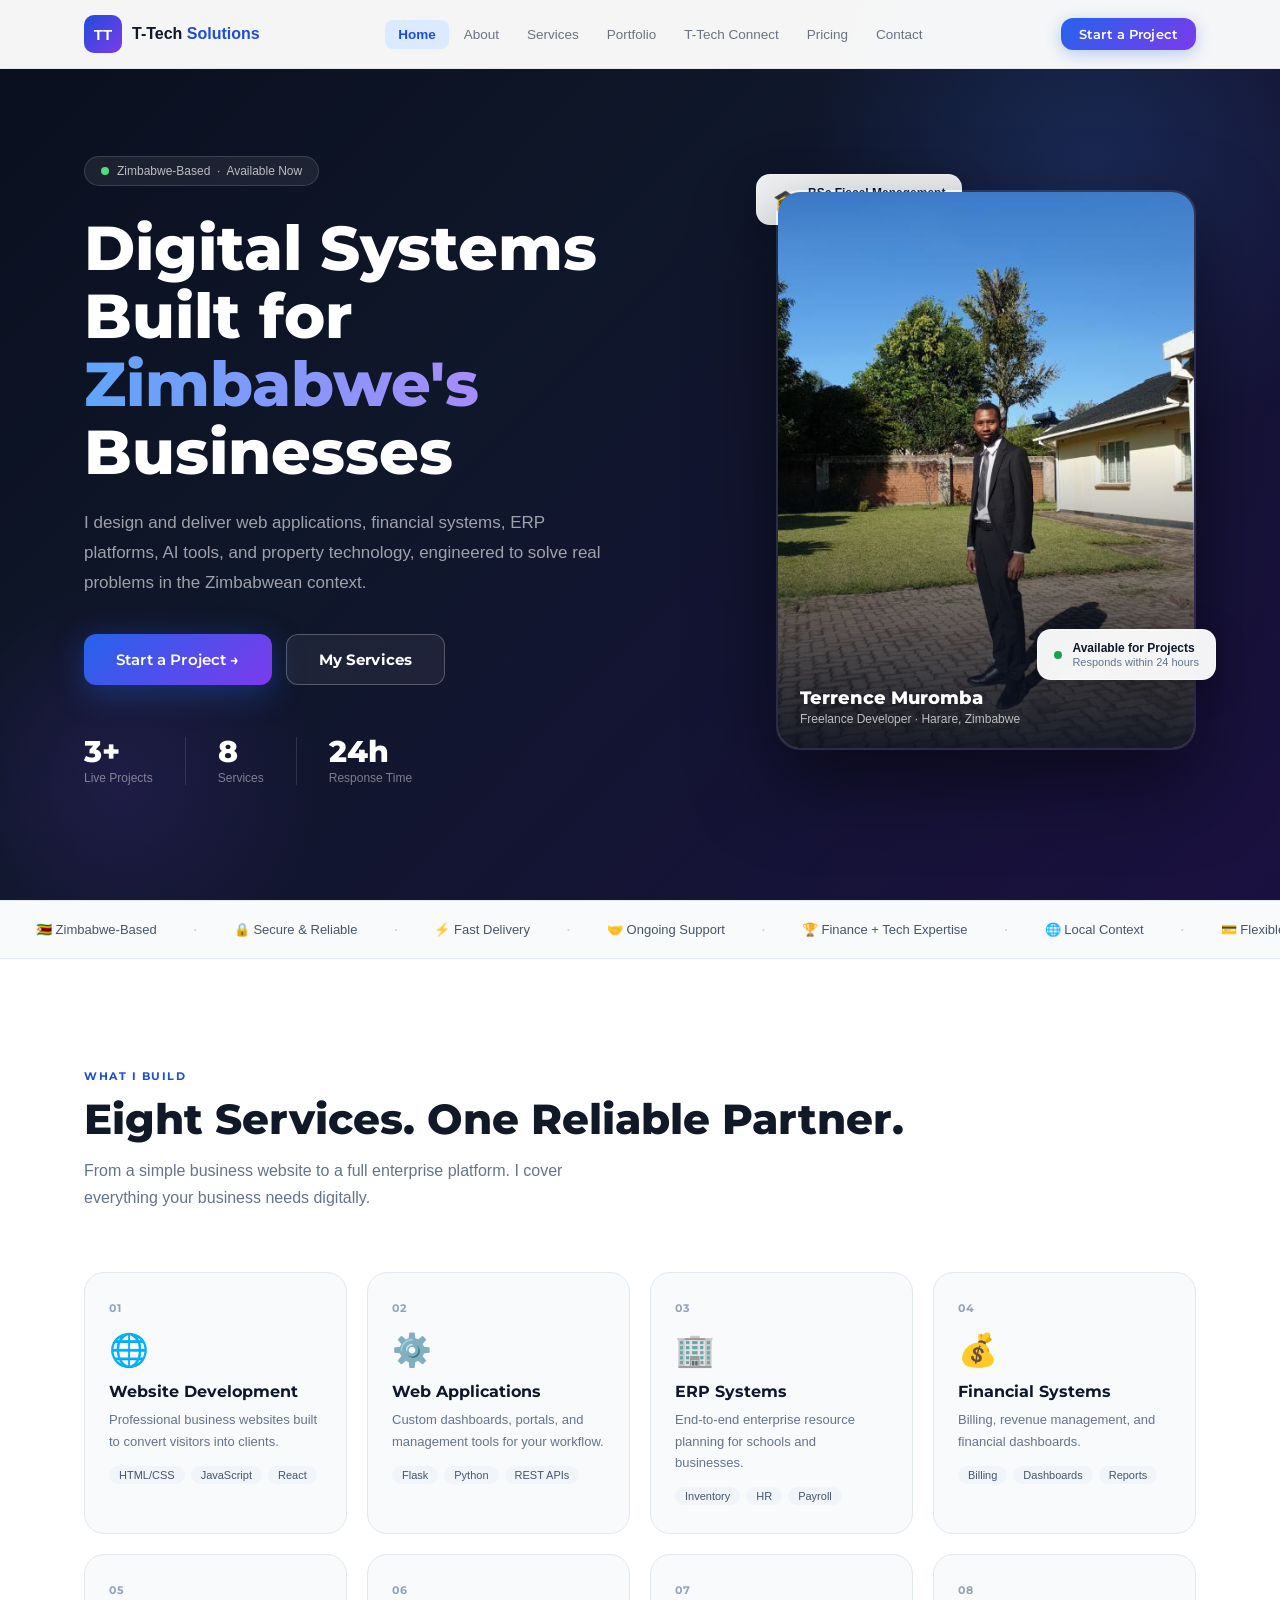
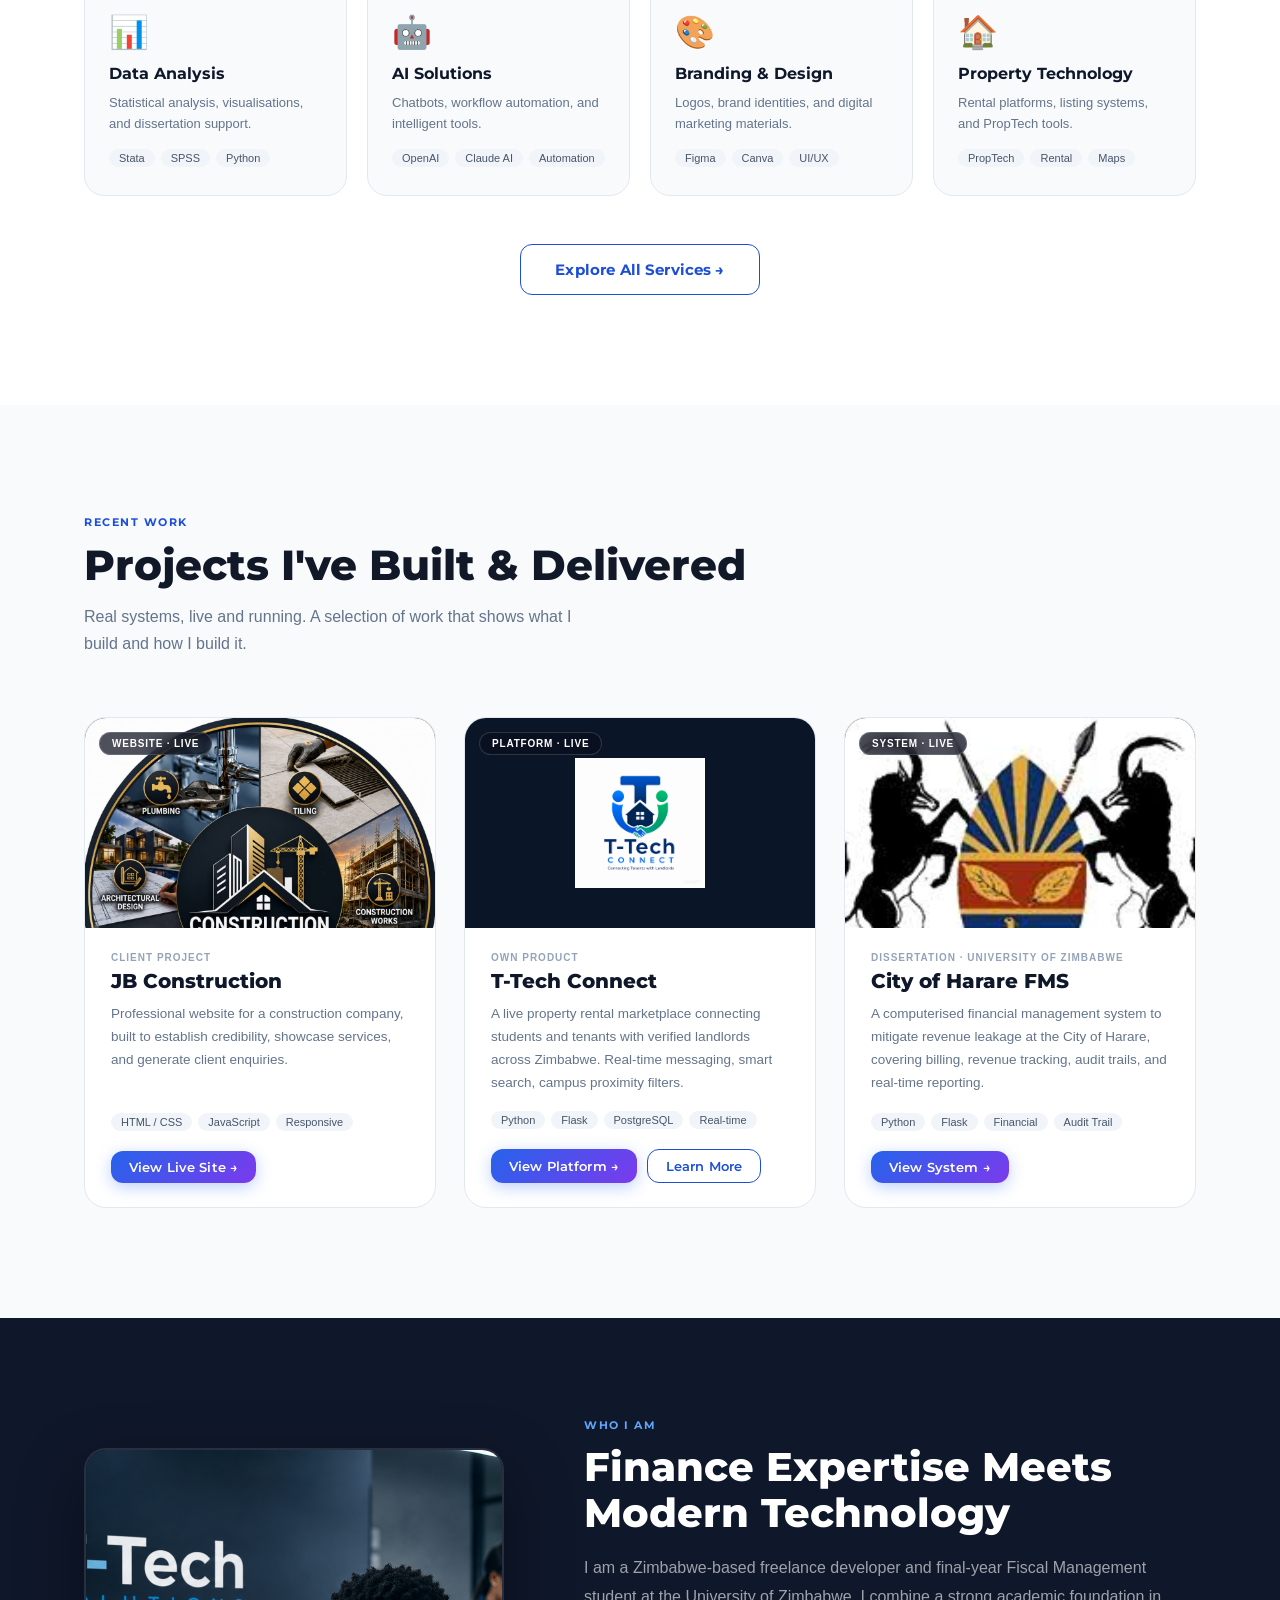
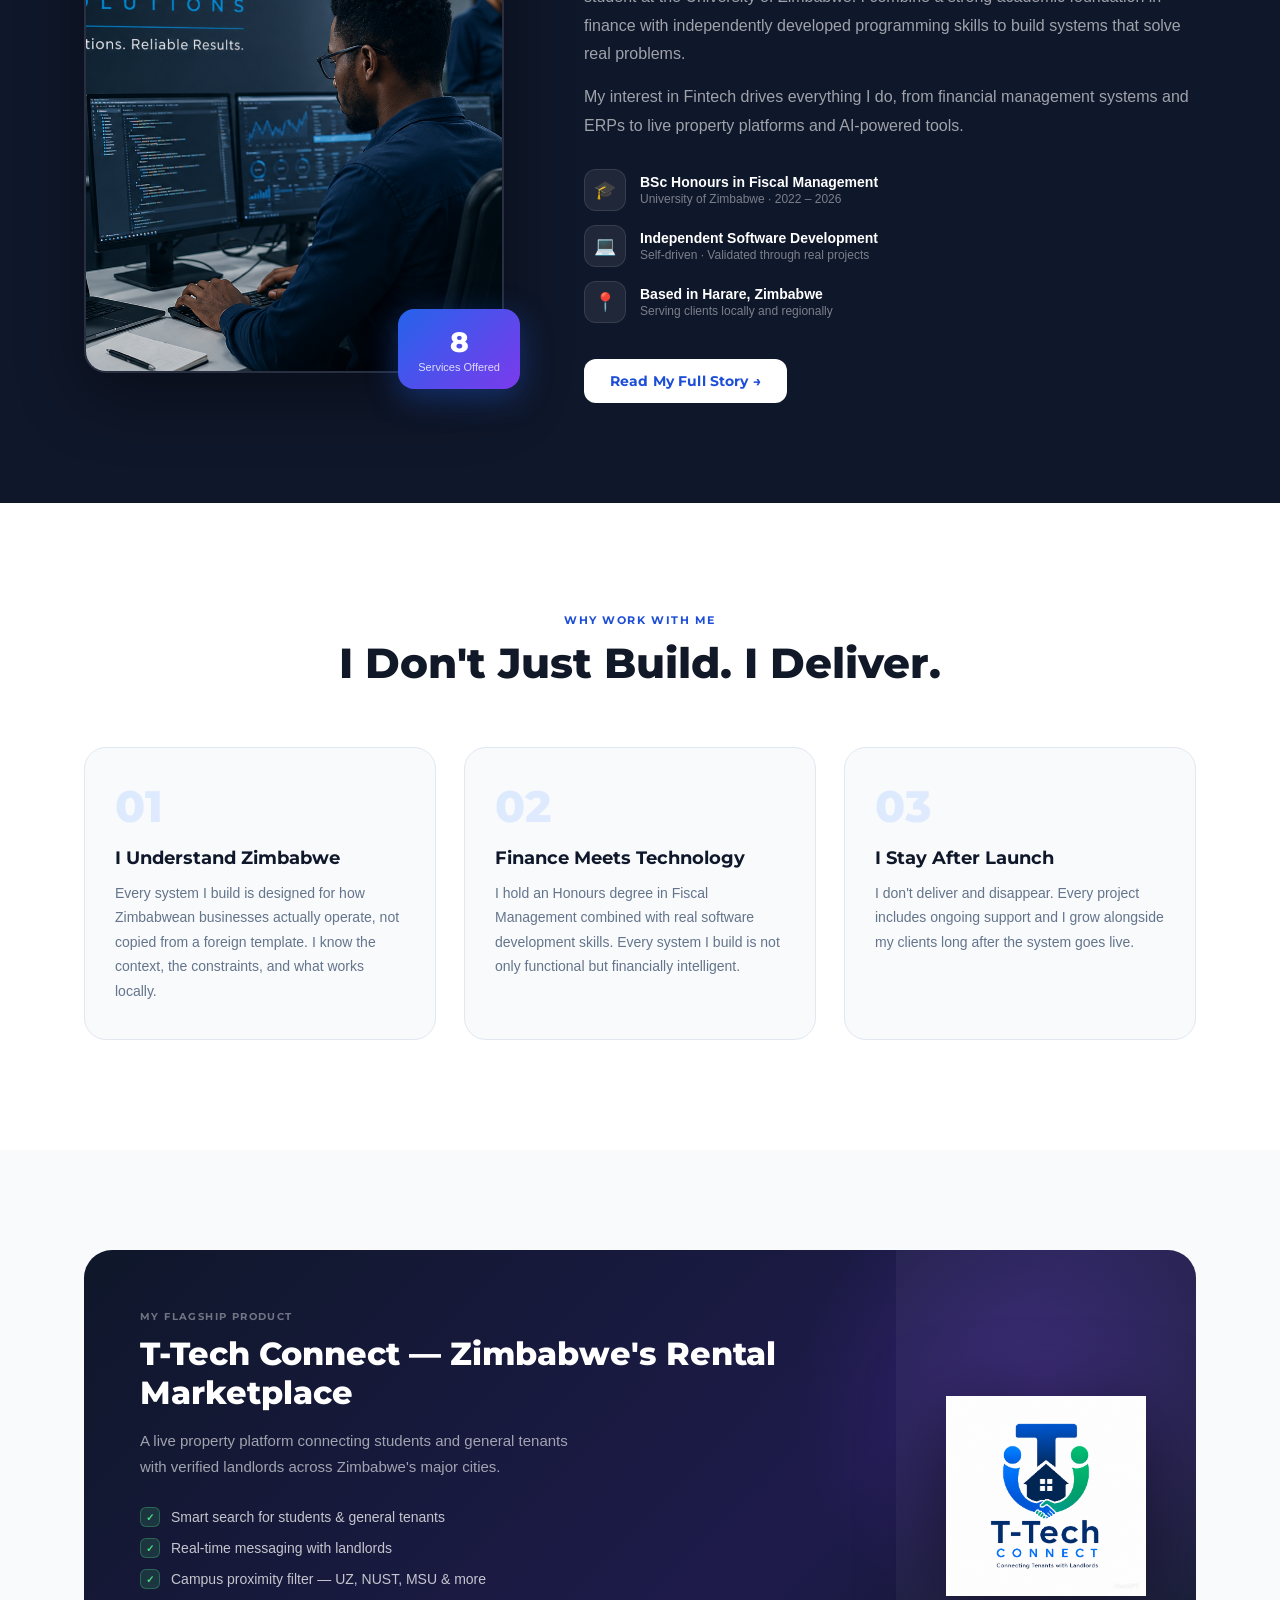
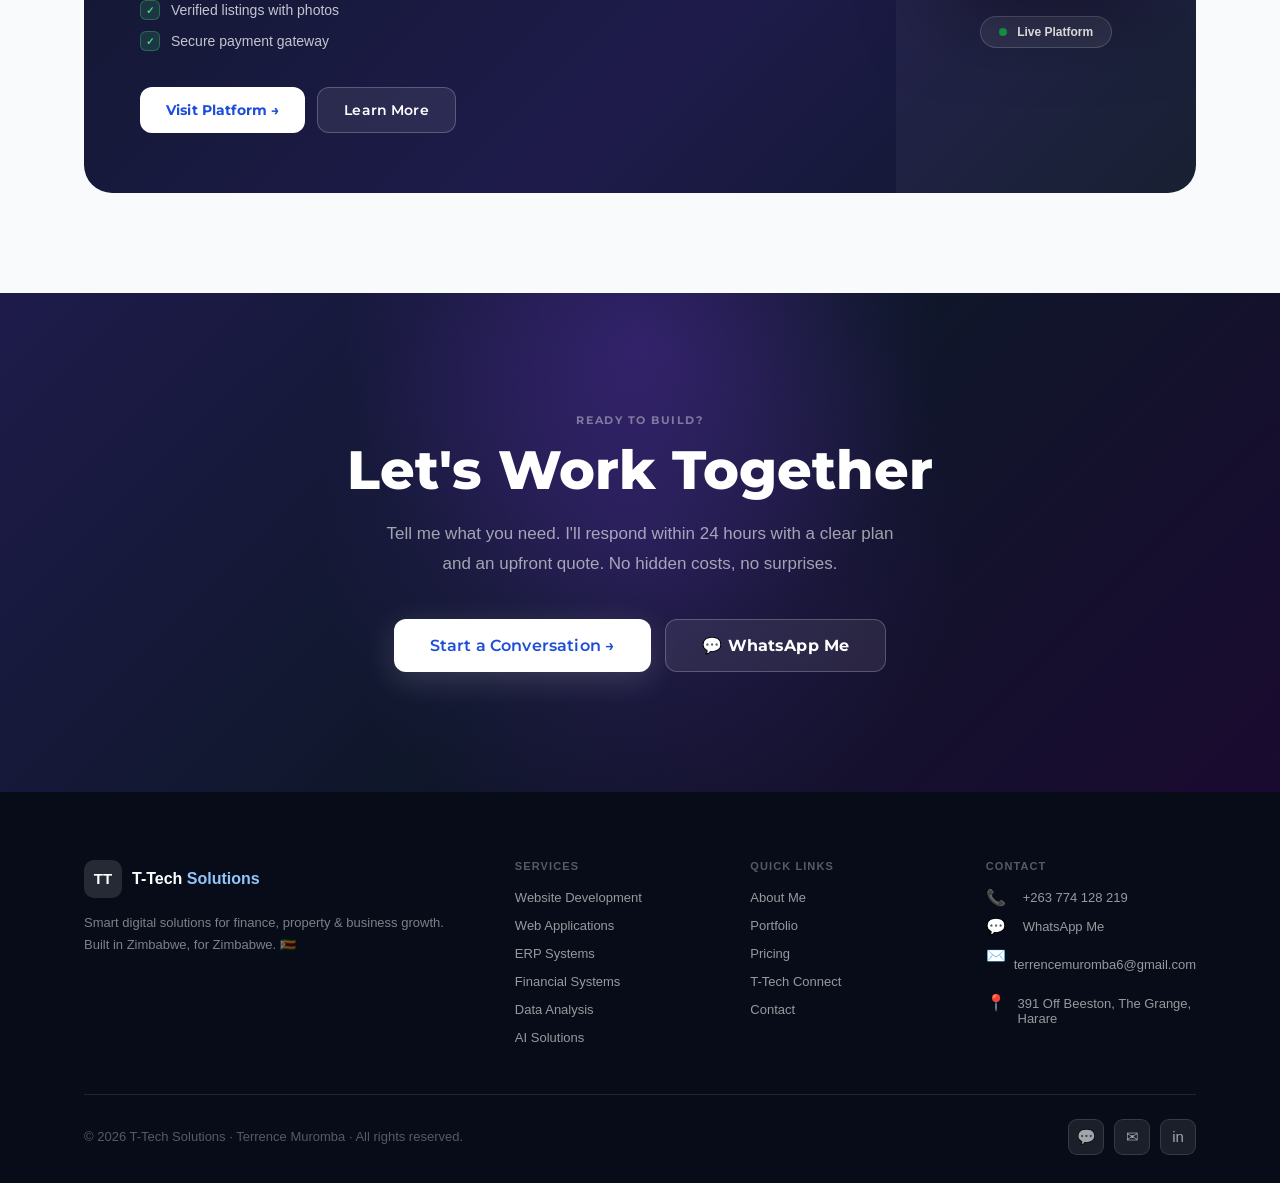
==== commit 40747642: "Polish: professional tech site improvements across all pages - Buttons: gradient primary, Montserrat" ====
--- a/index.html
+++ b/index.html
@@ -571,6 +571,11 @@
   </div>
 </footer>
 
+<button id="scrollTop" class="scroll-top" aria-label="Back to top">
+  <svg viewBox="0 0 24 24" fill="none" stroke="currentColor" stroke-width="2.5" stroke-linecap="round" stroke-linejoin="round">
+    <polyline points="18 15 12 9 6 15"/>
+  </svg>
+</button>
 <script src="script.js"></script>
 </body>
 </html>
--- a/styles.css
+++ b/styles.css
@@ -86,24 +86,33 @@
 .btn {
   display: inline-flex; align-items: center; gap: 8px;
   padding: 13px 26px; border-radius: var(--radius);
-  font-size: 14px; font-weight: 500;
-  font-family: 'Inter', sans-serif;
+  font-size: 14px; font-weight: 600;
+  font-family: 'Montserrat', sans-serif;
   cursor: pointer; border: none;
-  transition: all .2s; text-decoration: none;
-  white-space: nowrap;
-}
-.btn-primary  { background: var(--primary); color: #fff; }
-.btn-primary:hover { background: var(--primary-dark); transform: translateY(-1px); box-shadow: 0 6px 20px rgba(29,78,216,.3); }
+  transition: all .18s cubic-bezier(.4,0,.2,1);
+  text-decoration: none; white-space: nowrap;
+  letter-spacing: .01em;
+}
+.btn-primary {
+  background: linear-gradient(135deg, #2563eb, #7c3aed);
+  color: #fff;
+  box-shadow: 0 4px 16px rgba(37,99,235,.3);
+}
+.btn-primary:hover {
+  transform: translateY(-2px);
+  box-shadow: 0 8px 28px rgba(37,99,235,.45);
+  filter: brightness(1.08);
+}
 .btn-outline  { background: transparent; color: var(--primary); border: 1.5px solid var(--primary); }
-.btn-outline:hover { background: var(--primary-light); }
-.btn-white    { background: #fff; color: var(--primary); }
-.btn-white:hover { background: var(--primary-light); }
-.btn-ghost    { background: rgba(255,255,255,.1); color: #fff; border: 1px solid rgba(255,255,255,.25); }
-.btn-ghost:hover { background: rgba(255,255,255,.2); }
-.btn-green    { background: var(--green); color: #fff; }
-.btn-green:hover { background: #15803d; transform: translateY(-1px); box-shadow: 0 6px 20px rgba(22,163,74,.3); }
-.btn-sm   { padding: 9px 18px; font-size: 13px; }
-.btn-lg   { padding: 16px 34px; font-size: 16px; font-weight: 600; }
+.btn-outline:hover { background: var(--primary-light); transform: translateY(-1px); }
+.btn-white    { background: #fff; color: var(--primary); font-weight: 700; }
+.btn-white:hover { background: #f0f4ff; transform: translateY(-1px); box-shadow: 0 6px 20px rgba(255,255,255,.2); }
+.btn-ghost    { background: rgba(255,255,255,.08); color: #fff; border: 1px solid rgba(255,255,255,.22); }
+.btn-ghost:hover { background: rgba(255,255,255,.16); border-color: rgba(255,255,255,.4); }
+.btn-green    { background: linear-gradient(135deg,#16a34a,#15803d); color: #fff; }
+.btn-green:hover { transform: translateY(-2px); box-shadow: 0 8px 24px rgba(22,163,74,.35); }
+.btn-sm   { padding: 8px 18px; font-size: 13px; }
+.btn-lg   { padding: 15px 34px; font-size: 15px; font-weight: 700; }
 .btn-full { width: 100%; justify-content: center; }
 
 /* ── Badges ────────────────────────────────────────────────── */
@@ -182,7 +191,7 @@
   gap: 32px; text-align: center;
 }
 .stat-num {
-  font-family: 'Syne', sans-serif; font-size: 38px;
+  font-family: 'Montserrat', sans-serif; font-size: 38px;
   font-weight: 800; color: var(--primary);
 }
 .stat-lbl { font-size: 13px; color: var(--text-muted); margin-top: 4px; }
@@ -191,7 +200,7 @@
 /* ── CTA Section ───────────────────────────────────────────── */
 .cta-section {
   padding: 100px 0;
-  background: linear-gradient(135deg, var(--primary-dark) 0%, #1e1b4b 100%);
+  background: linear-gradient(135deg, #1e1b4b 0%, #0f172a 50%, #1a0a30 100%);
   text-align: center; position: relative; overflow: hidden;
 }
 .cta-section::before {
@@ -213,8 +222,8 @@
   border: 1.5px solid var(--border);
   border-radius: var(--radius); padding: 12px 14px;
   font-size: 14px; color: var(--text);
-  font-family: 'Inter', sans-serif;
-  transition: all .2s; outline: none;
+  font-family: 'Montserrat', sans-serif;
+  transition: all .18s; outline: none;
 }
 .form-control:focus {
   border-color: var(--primary); background: #fff;
@@ -343,7 +352,7 @@
 }
 
 /* ── FOOTER ────────────────────────────────────────────────── */
-footer { background: var(--primary-dark); color: #fff; padding: 68px 0 28px; }
+footer { background: #070c18; color: #fff; padding: 68px 0 28px; }
 .footer-grid {
   display: grid;
   grid-template-columns: 2fr 1fr 1fr 1fr;
@@ -405,3 +414,31 @@
 
 /* ── Divider ───────────────────────────────────────────────── */
 hr { border: none; border-top: 1px solid var(--border); }
+
+/* ── Nav scroll shadow ─────────────────────────────────────── */
+nav.scrolled {
+  box-shadow: 0 4px 24px rgba(0,0,0,.10);
+  border-bottom-color: rgba(229,231,235,.8);
+}
+
+/* ── Scroll to top ─────────────────────────────────────────── */
+.scroll-top {
+  position: fixed; bottom: 28px; right: 28px; z-index: 999;
+  width: 44px; height: 44px; border-radius: 12px;
+  background: linear-gradient(135deg, #2563eb, #7c3aed);
+  color: #fff; border: none; cursor: pointer;
+  display: flex; align-items: center; justify-content: center;
+  box-shadow: 0 6px 24px rgba(37,99,235,.4);
+  opacity: 0; transform: translateY(12px);
+  transition: opacity .25s, transform .25s;
+  pointer-events: none;
+}
+.scroll-top.visible { opacity: 1; transform: translateY(0); pointer-events: all; }
+.scroll-top:hover { transform: translateY(-2px); box-shadow: 0 10px 32px rgba(37,99,235,.5); }
+.scroll-top svg { width: 20px; height: 20px; }
+
+/* ── Selection colour ──────────────────────────────────────── */
+::selection { background: rgba(37,99,235,.18); color: var(--text); }
+
+/* ── Focus ring ────────────────────────────────────────────── */
+:focus-visible { outline: 2px solid #2563eb; outline-offset: 3px; border-radius: 4px; }
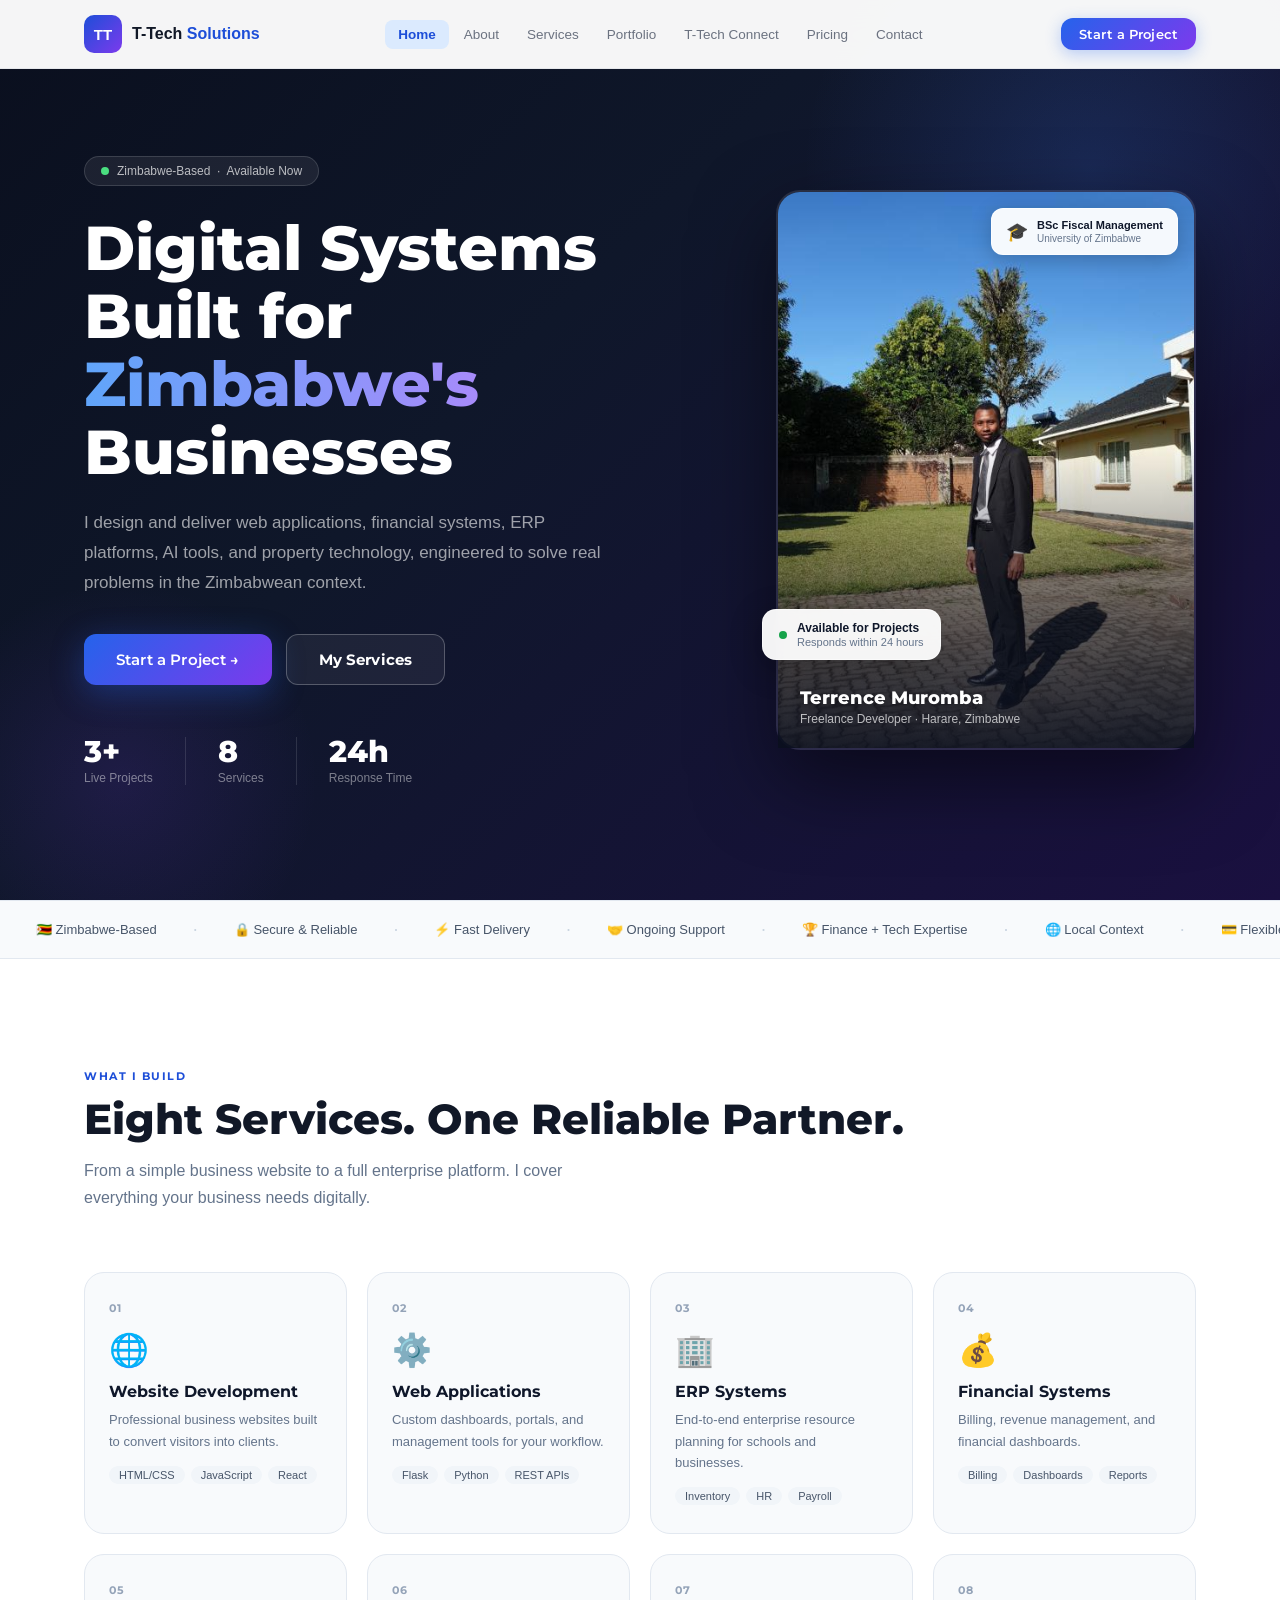
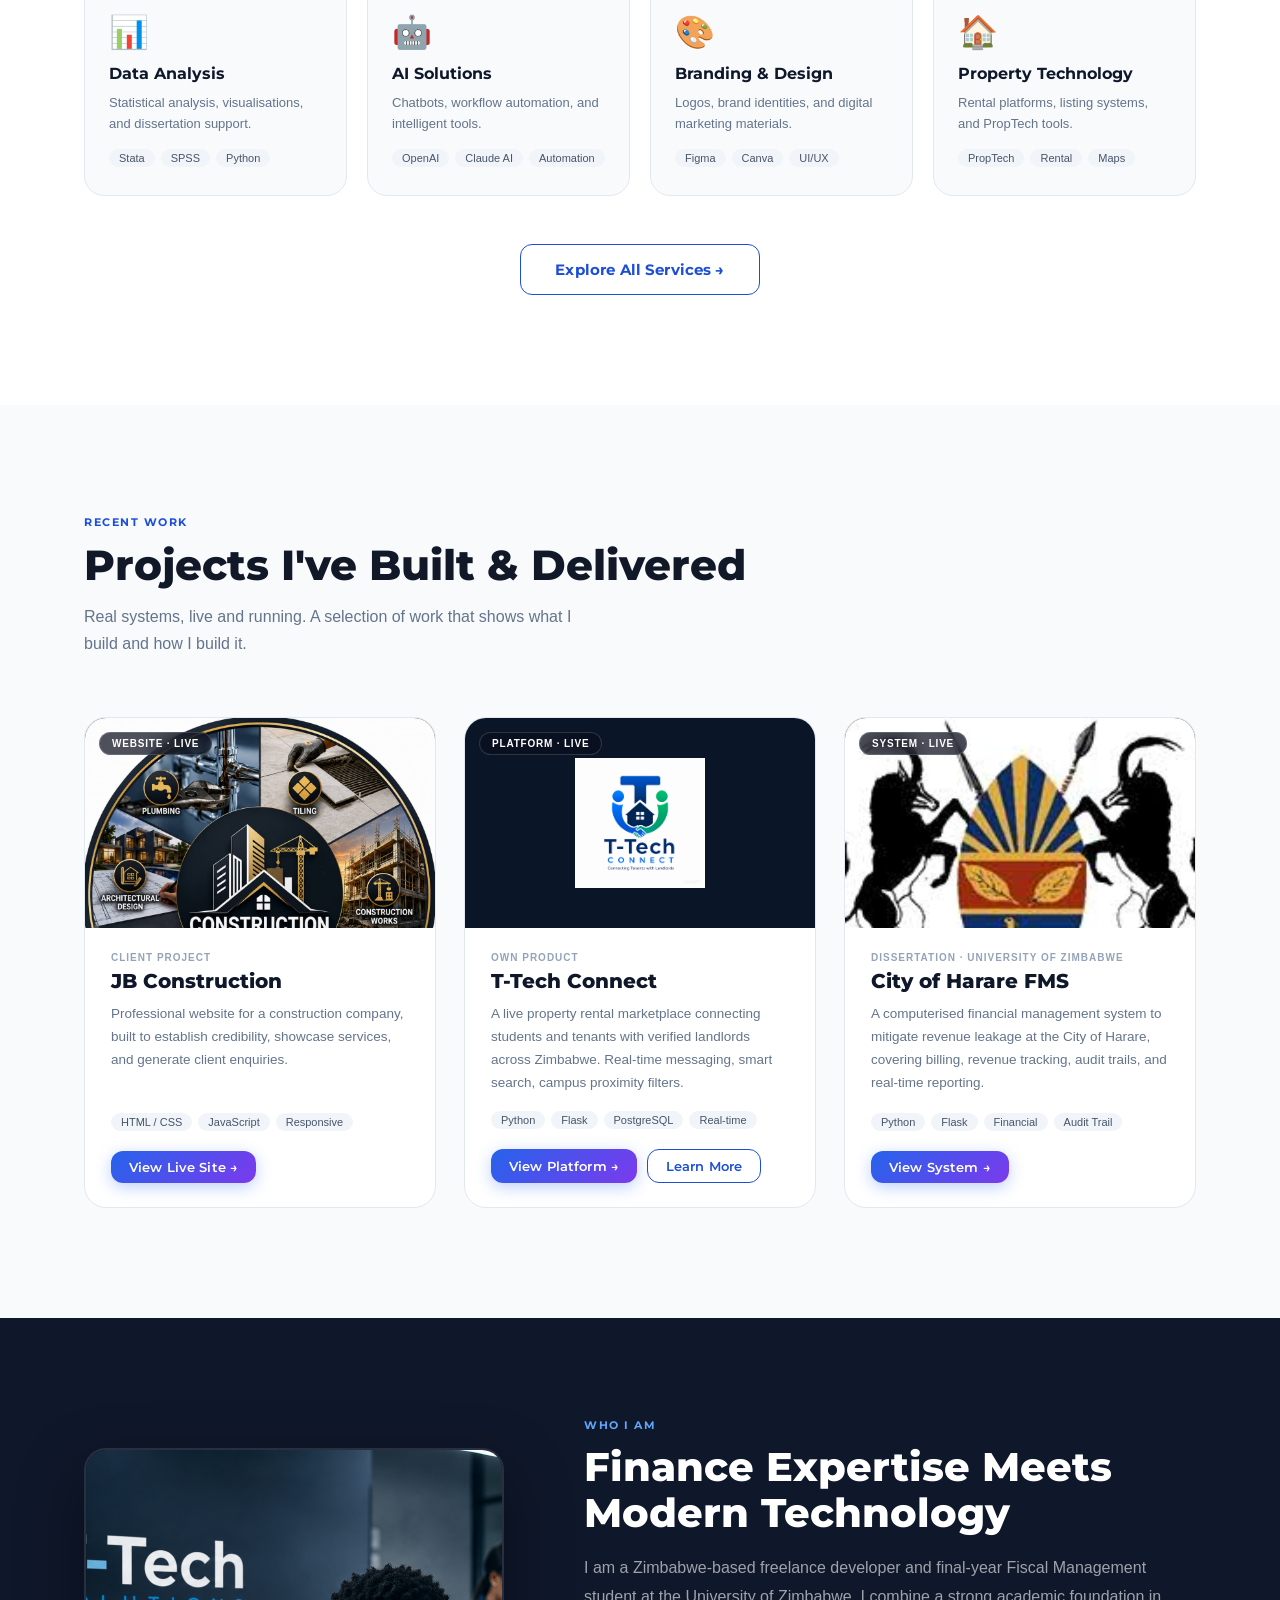
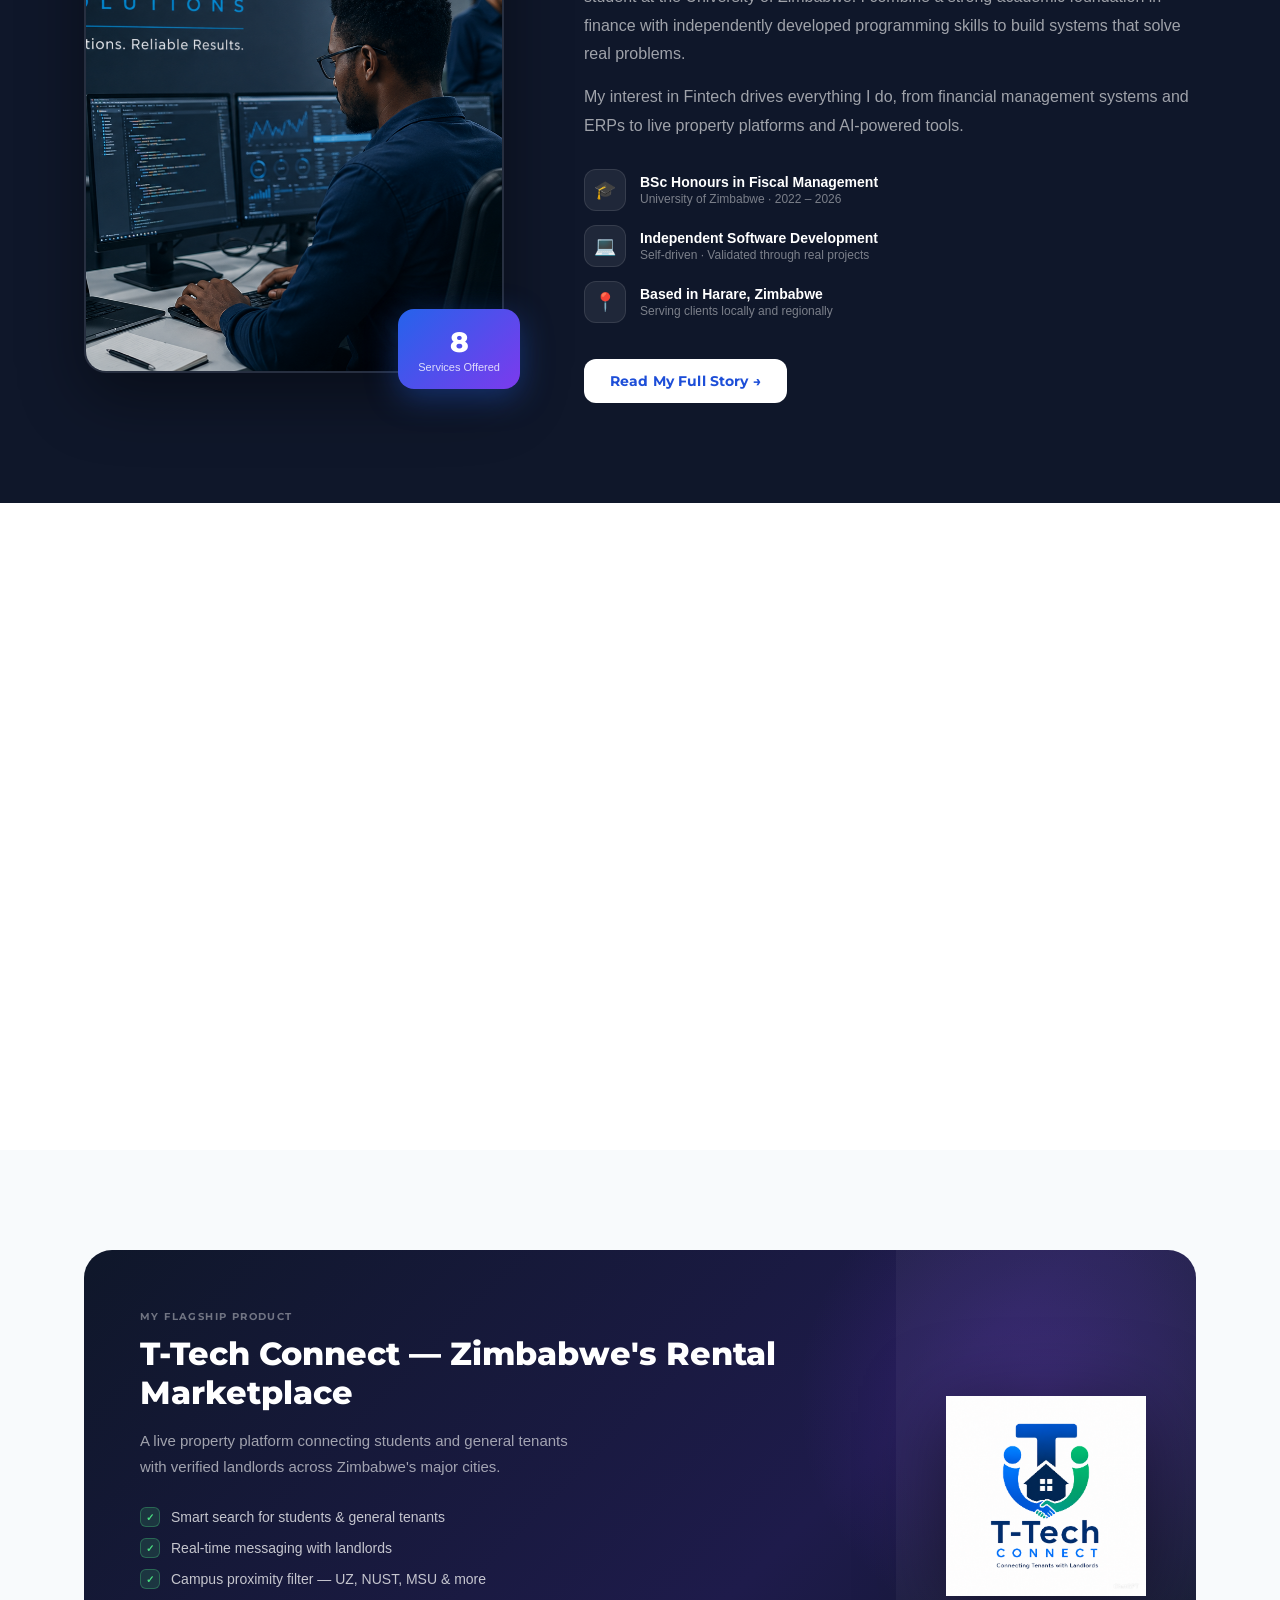
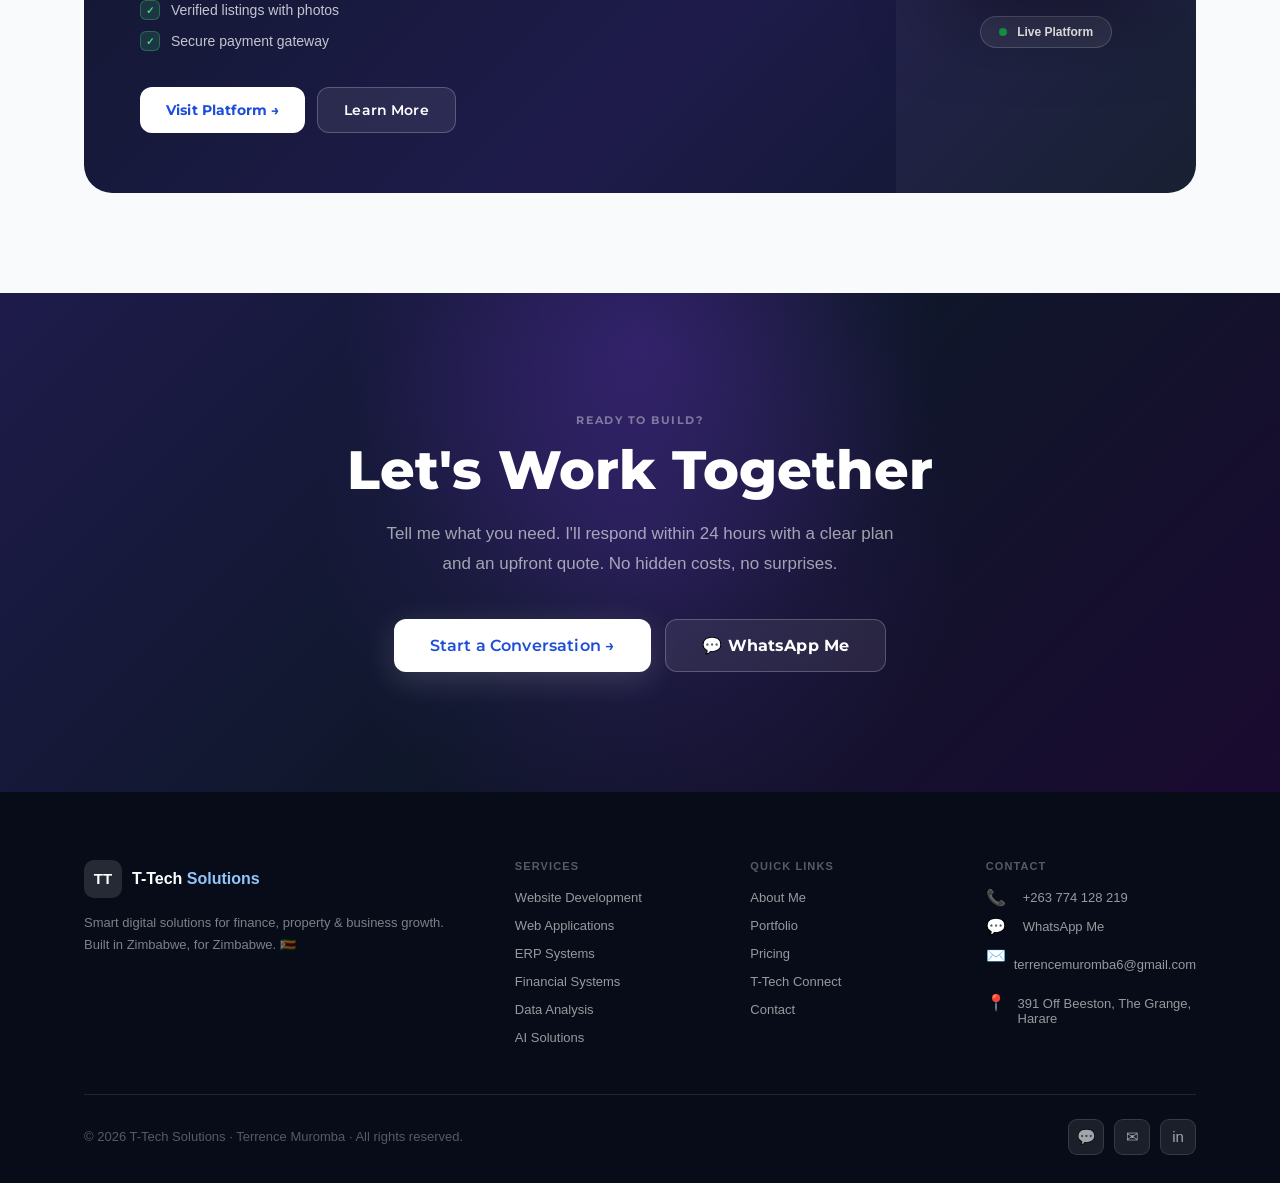
==== commit 09cb32bd: "Fix domain URLs to t-techsolutions.co.zw, fix badge visibility on hero image Co-Authored-By: Claude " ====
--- a/index.html
+++ b/index.html
@@ -13,12 +13,12 @@
   <meta property="og:title" content="T-Tech Solutions — Web Developer &amp; Digital Systems | Harare, Zimbabwe"/>
   <meta property="og:description" content="Freelance developer offering website development, ERP systems, financial systems, AI tools and more. Based in Harare, Zimbabwe. Fast delivery and transparent pricing."/>
   <meta property="og:type" content="website"/>
-  <meta property="og:url" content="https://ttechsolutions.co.zw/"/>
-  <meta property="og:image" content="https://ttechsolutions.co.zw/images/me.jpg"/>
+  <meta property="og:url" content="https://t-techsolutions.co.zw/"/>
+  <meta property="og:image" content="https://t-techsolutions.co.zw/images/me.jpg"/>
   <meta name="twitter:card" content="summary_large_image"/>
   <meta name="twitter:title" content="T-Tech Solutions — Web Developer | Harare, Zimbabwe"/>
   <meta name="twitter:description" content="Freelance developer offering website development, ERP systems, financial systems, AI tools and more. Based in Harare, Zimbabwe."/>
-  <link rel="canonical" href="https://ttechsolutions.co.zw/"/>
+  <link rel="canonical" href="https://t-techsolutions.co.zw/"/>
   <link rel="preconnect" href="https://fonts.googleapis.com"/>
   <link href="https://fonts.googleapis.com/css2?family=Montserrat:wght@400;500;600;700;800;900&display=swap" rel="stylesheet"/>
   <link rel="stylesheet" href="styles.css"/>
@@ -28,14 +28,14 @@
     "@graph": [
       {
         "@type": "Person",
-        "@id": "https://ttechsolutions.co.zw/#person",
+        "@id": "https://t-techsolutions.co.zw/#person",
         "name": "Terrence Muromba",
         "jobTitle": "Freelance Web Developer & Digital Systems Specialist",
         "description": "Zimbabwe-based freelance developer with an Honours degree in Fiscal Management from the University of Zimbabwe, building web applications, financial systems, ERP platforms and AI tools.",
-        "url": "https://ttechsolutions.co.zw",
+        "url": "https://t-techsolutions.co.zw",
         "email": "terrencemuromba6@gmail.com",
         "telephone": "+263774128219",
-        "image": "https://ttechsolutions.co.zw/images/me.jpg",
+        "image": "https://t-techsolutions.co.zw/images/me.jpg",
         "address": {
           "@type": "PostalAddress",
           "streetAddress": "391 Off Beeston, The Grange",
@@ -50,15 +50,15 @@
       },
       {
         "@type": "LocalBusiness",
-        "@id": "https://ttechsolutions.co.zw/#business",
+        "@id": "https://t-techsolutions.co.zw/#business",
         "name": "T-Tech Solutions",
         "description": "Professional digital services in Zimbabwe — website development, web applications, ERP systems, financial systems, data analysis, AI solutions, branding and property technology.",
-        "url": "https://ttechsolutions.co.zw",
-        "logo": "https://ttechsolutions.co.zw/images/me.jpg",
-        "image": "https://ttechsolutions.co.zw/images/me.jpg",
+        "url": "https://t-techsolutions.co.zw",
+        "logo": "https://t-techsolutions.co.zw/images/me.jpg",
+        "image": "https://t-techsolutions.co.zw/images/me.jpg",
         "email": "terrencemuromba6@gmail.com",
         "telephone": "+263774128219",
-        "founder": { "@id": "https://ttechsolutions.co.zw/#person" },
+        "founder": { "@id": "https://t-techsolutions.co.zw/#person" },
         "address": {
           "@type": "PostalAddress",
           "streetAddress": "391 Off Beeston, The Grange",
@@ -87,11 +87,11 @@
       },
       {
         "@type": "WebSite",
-        "@id": "https://ttechsolutions.co.zw/#website",
-        "url": "https://ttechsolutions.co.zw",
+        "@id": "https://t-techsolutions.co.zw/#website",
+        "url": "https://t-techsolutions.co.zw",
         "name": "T-Tech Solutions",
         "description": "Digital solutions for Zimbabwe's businesses",
-        "publisher": { "@id": "https://ttechsolutions.co.zw/#business" }
+        "publisher": { "@id": "https://t-techsolutions.co.zw/#business" }
       }
     ]
   }
@@ -125,15 +125,16 @@
     .h-stat-num { font-family:'Montserrat',sans-serif; font-size:30px; font-weight:800; color:#fff; line-height:1; }
     .h-stat-lbl { font-size:12px; color:rgba(255,255,255,.45); margin-top:4px; }
     .hero-photo-col { position:relative; }
-    .hero-photo-frame { border-radius:24px; overflow:hidden; border:2px solid rgba(255,255,255,.1); box-shadow:0 32px 80px rgba(0,0,0,.5); aspect-ratio:3/4; position:relative; }
+    .hero-photo-frame { border-radius:24px; overflow:visible; border:2px solid rgba(255,255,255,.1); box-shadow:0 32px 80px rgba(0,0,0,.5); aspect-ratio:3/4; position:relative; }
+    .hero-photo-frame img { border-radius:22px; }
     .hero-photo-frame img { width:100%; height:100%; object-fit:cover; object-position:top; display:block; }
     .hero-photo-frame::after { content:''; position:absolute; bottom:0; left:0; right:0; height:55%; background:linear-gradient(to top,rgba(10,15,30,.92) 0%,rgba(10,15,30,.5) 50%,transparent 100%); pointer-events:none; }
     .hero-photo-info { position:absolute; bottom:22px; left:22px; right:22px; z-index:2; }
     .hero-photo-name { font-family:'Montserrat',sans-serif; font-size:18px; font-weight:800; color:#fff; text-shadow:0 2px 8px rgba(0,0,0,.5); }
     .hero-photo-role { font-size:12px; color:rgba(255,255,255,.7); margin-top:3px; }
     .float-badge { position:absolute; background:rgba(255,255,255,.95); backdrop-filter:blur(12px); border-radius:14px; box-shadow:0 8px 32px rgba(0,0,0,.25); padding:11px 16px; display:flex; align-items:center; gap:10px; border:1px solid rgba(255,255,255,.6); }
-    .fb-top { top:-16px; left:-20px; animation:floatA 3.5s ease-in-out infinite; }
-    .fb-bot { bottom:70px; right:-20px; animation:floatB 4s ease-in-out infinite; }
+    .fb-top { top:24px; right:-14px; animation:floatA 3.5s ease-in-out infinite; }
+    .fb-bot { bottom:90px; left:-14px; animation:floatB 4s ease-in-out infinite; }
     @keyframes floatA { 0%,100%{transform:translateY(0);} 50%{transform:translateY(-8px);} }
     @keyframes floatB { 0%,100%{transform:translateY(0);} 50%{transform:translateY(7px);} }
     .fb-icon { font-size:20px; }
@@ -312,12 +313,16 @@
         </div>
       </div>
       <div class="hero-photo-col reveal s1">
-        <div class="float-badge fb-top">
-          <span class="fb-icon">🎓</span>
-          <div><div class="fb-title">BSc Fiscal Management</div><div class="fb-sub">University of Zimbabwe</div></div>
-        </div>
         <div class="hero-photo-frame">
           <img src="images/me.jpg" alt="Terrence Muromba — T-Tech Solutions"/>
+          <!-- Badge on top of image -->
+          <div style="position:absolute;top:16px;right:16px;z-index:10;background:rgba(255,255,255,.95);backdrop-filter:blur(12px);border-radius:12px;padding:10px 14px;display:flex;align-items:center;gap:9px;box-shadow:0 4px 20px rgba(0,0,0,.2);border:1px solid rgba(255,255,255,.7);">
+            <span style="font-size:18px;">🎓</span>
+            <div>
+              <div style="font-size:11px;font-weight:700;color:#0f172a;white-space:nowrap;">BSc Fiscal Management</div>
+              <div style="font-size:10px;color:#64748b;margin-top:2px;">University of Zimbabwe</div>
+            </div>
+          </div>
           <div class="hero-photo-info">
             <div class="hero-photo-name">Terrence Muromba</div>
             <div class="hero-photo-role">Freelance Developer · Harare, Zimbabwe</div>
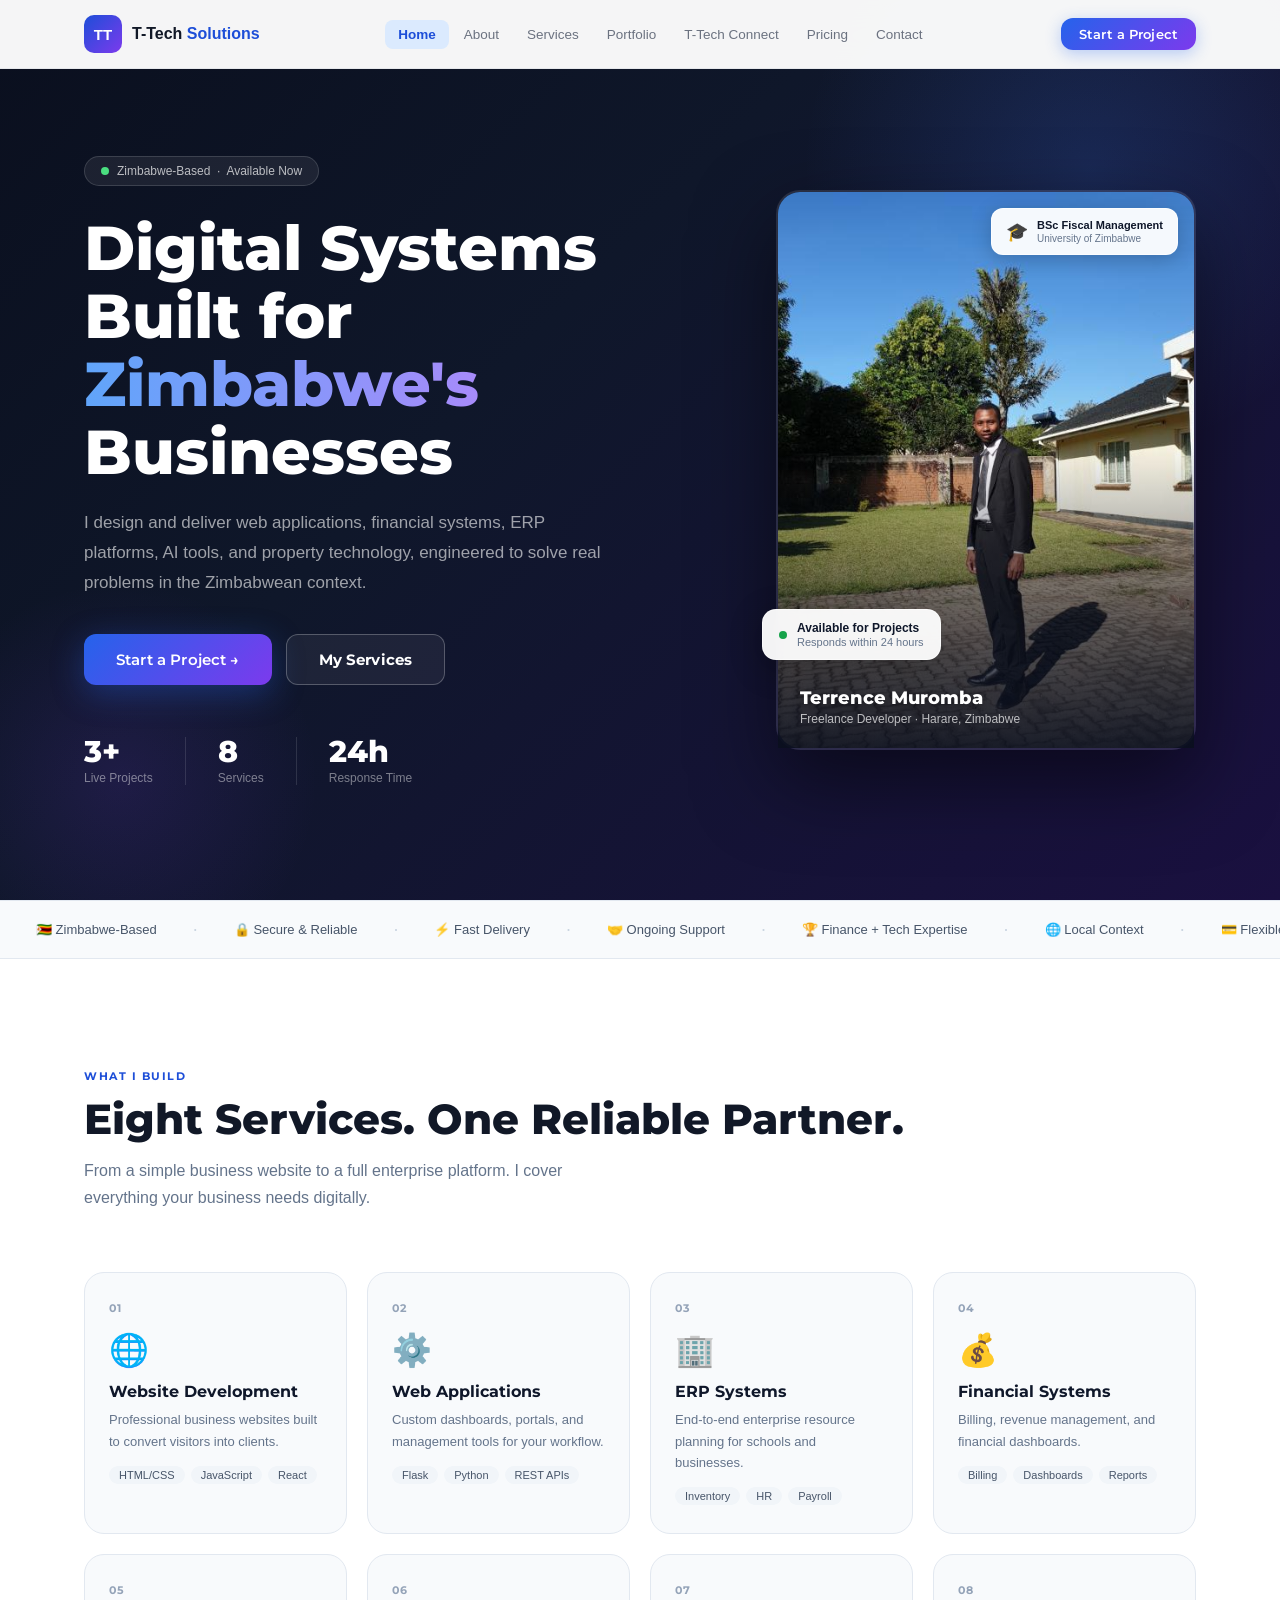
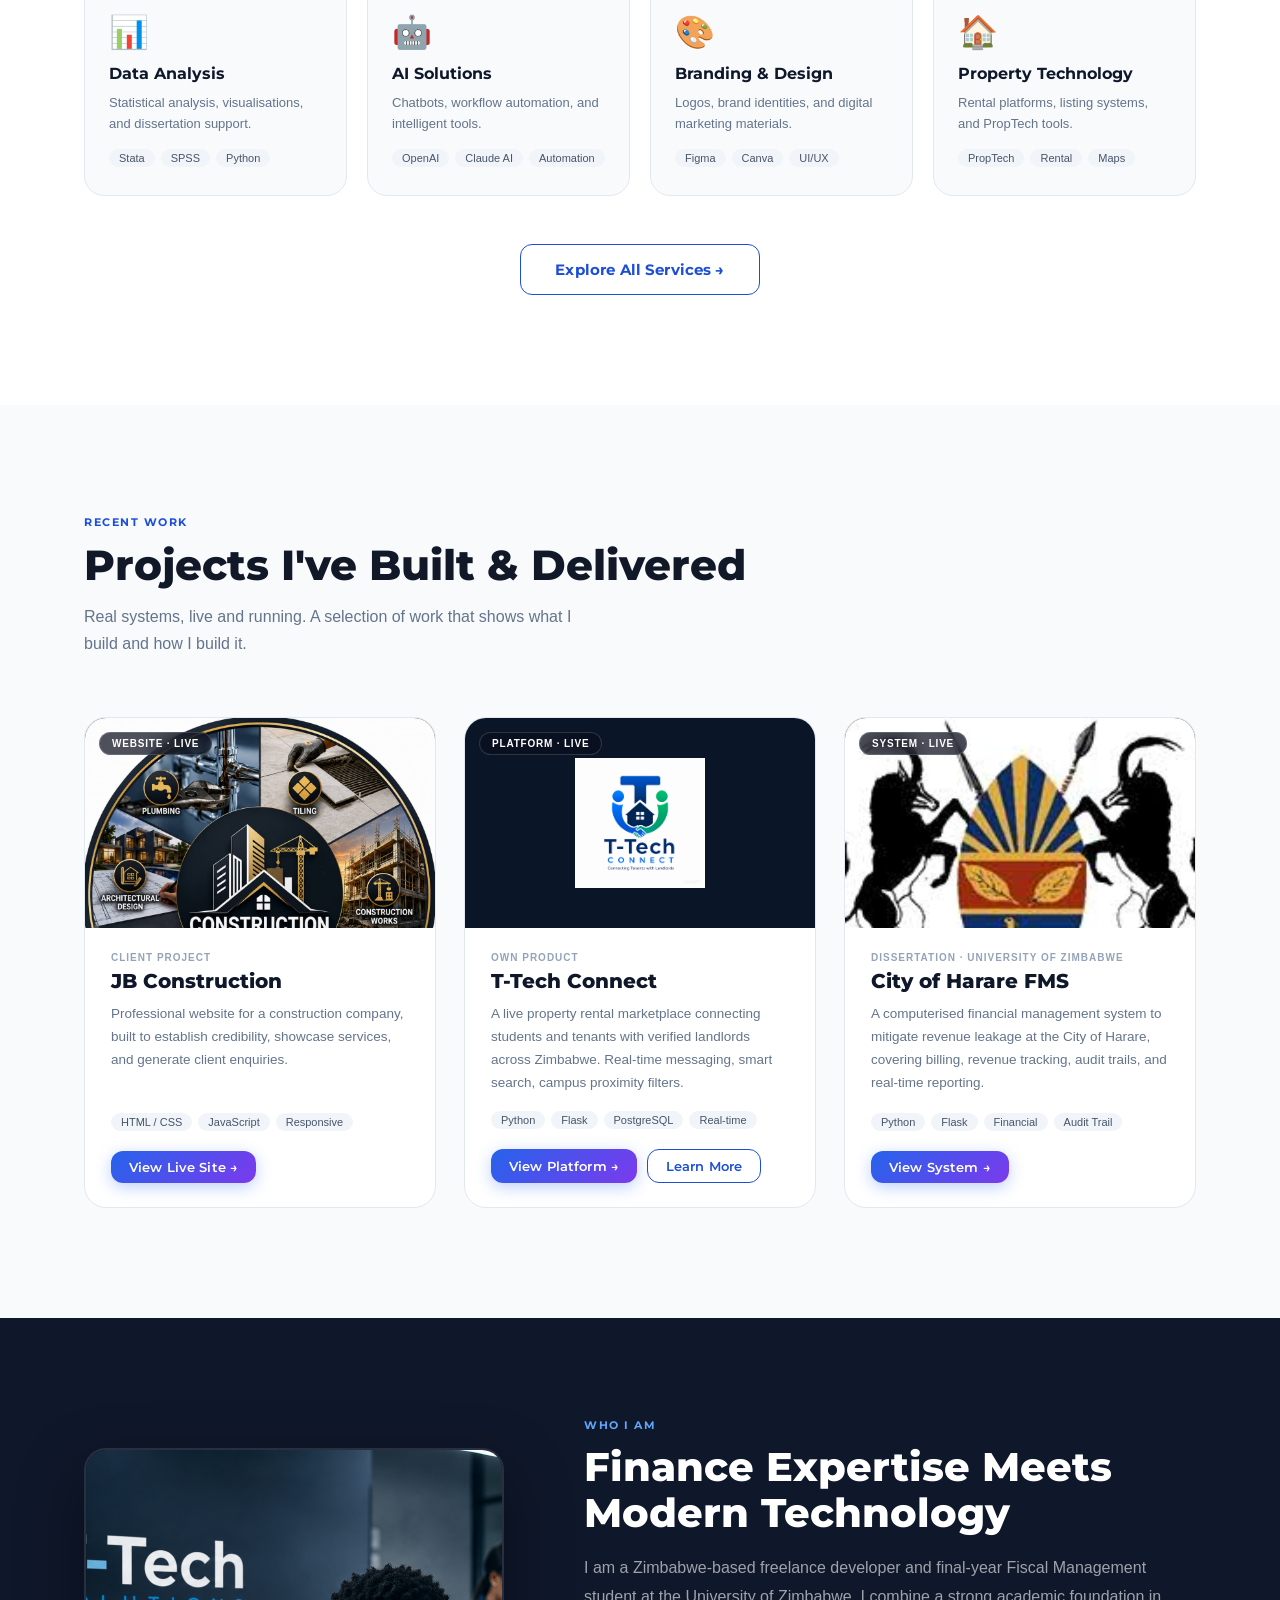
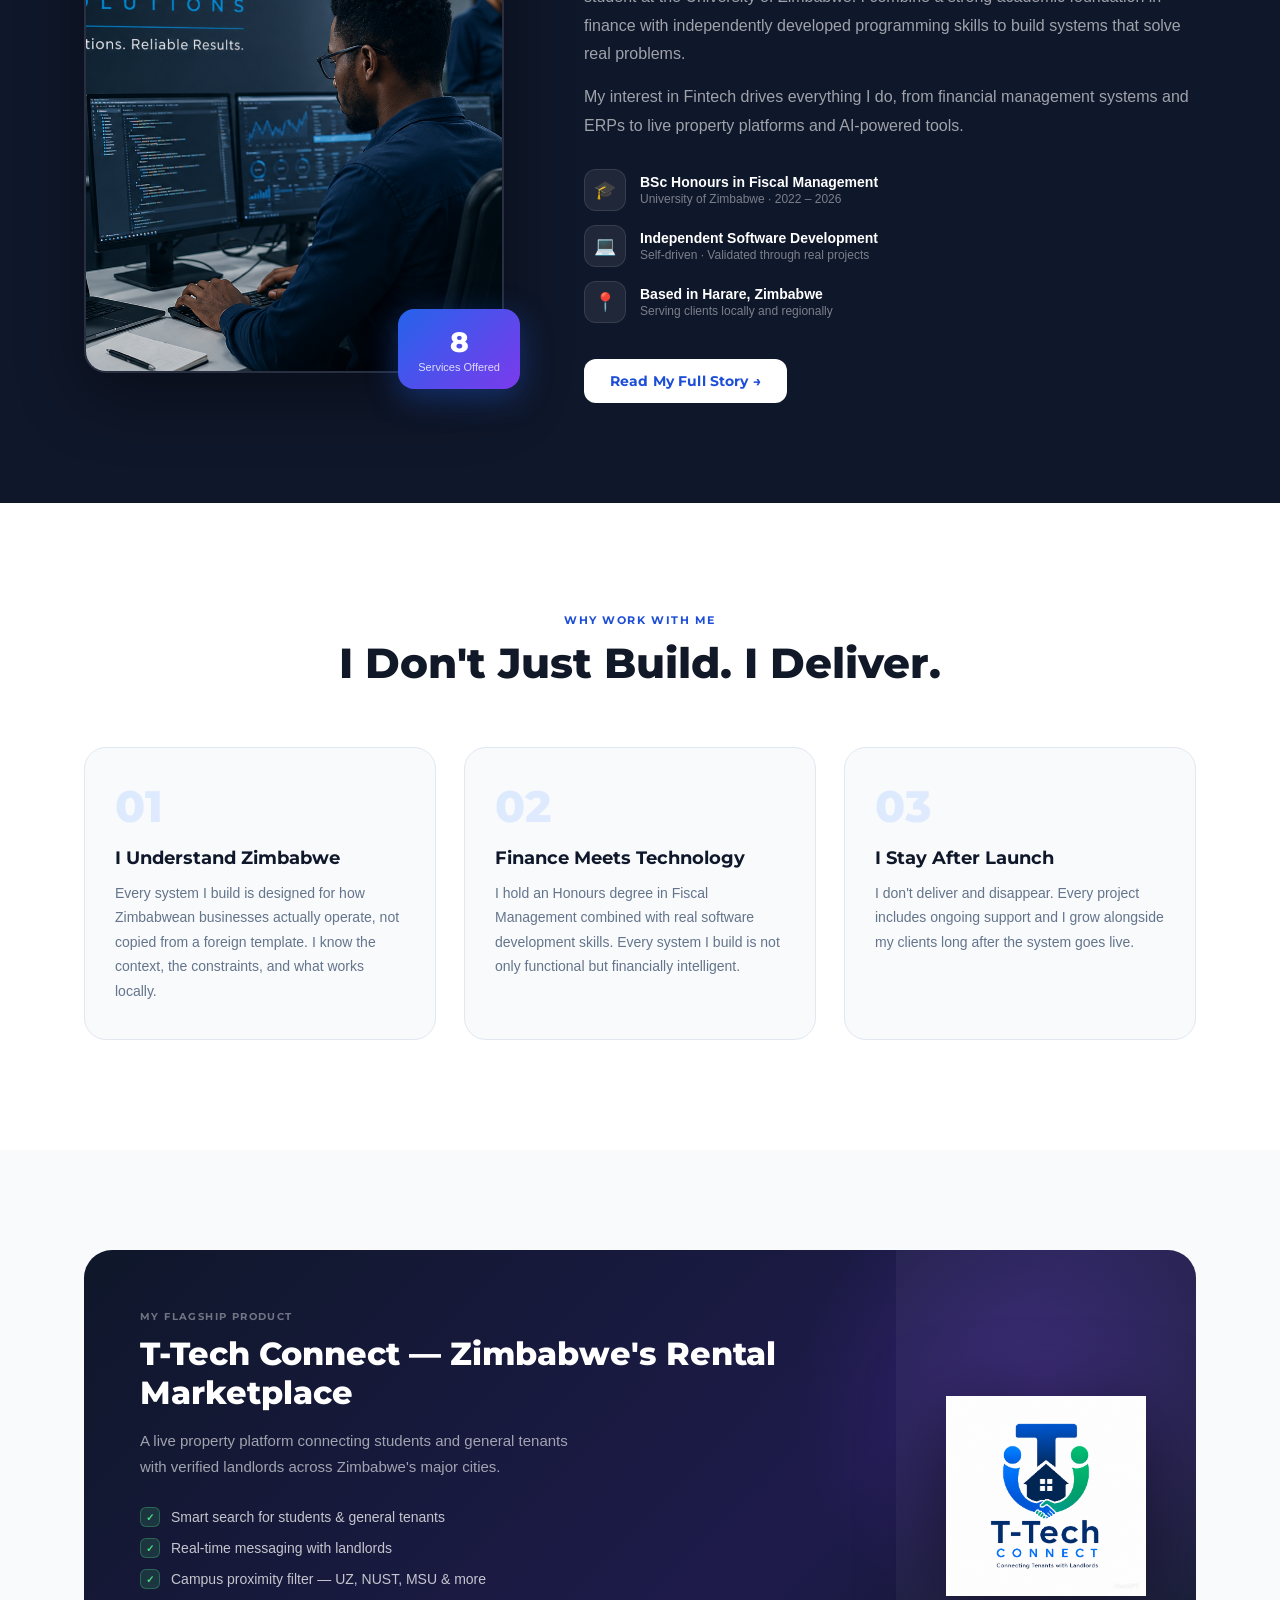
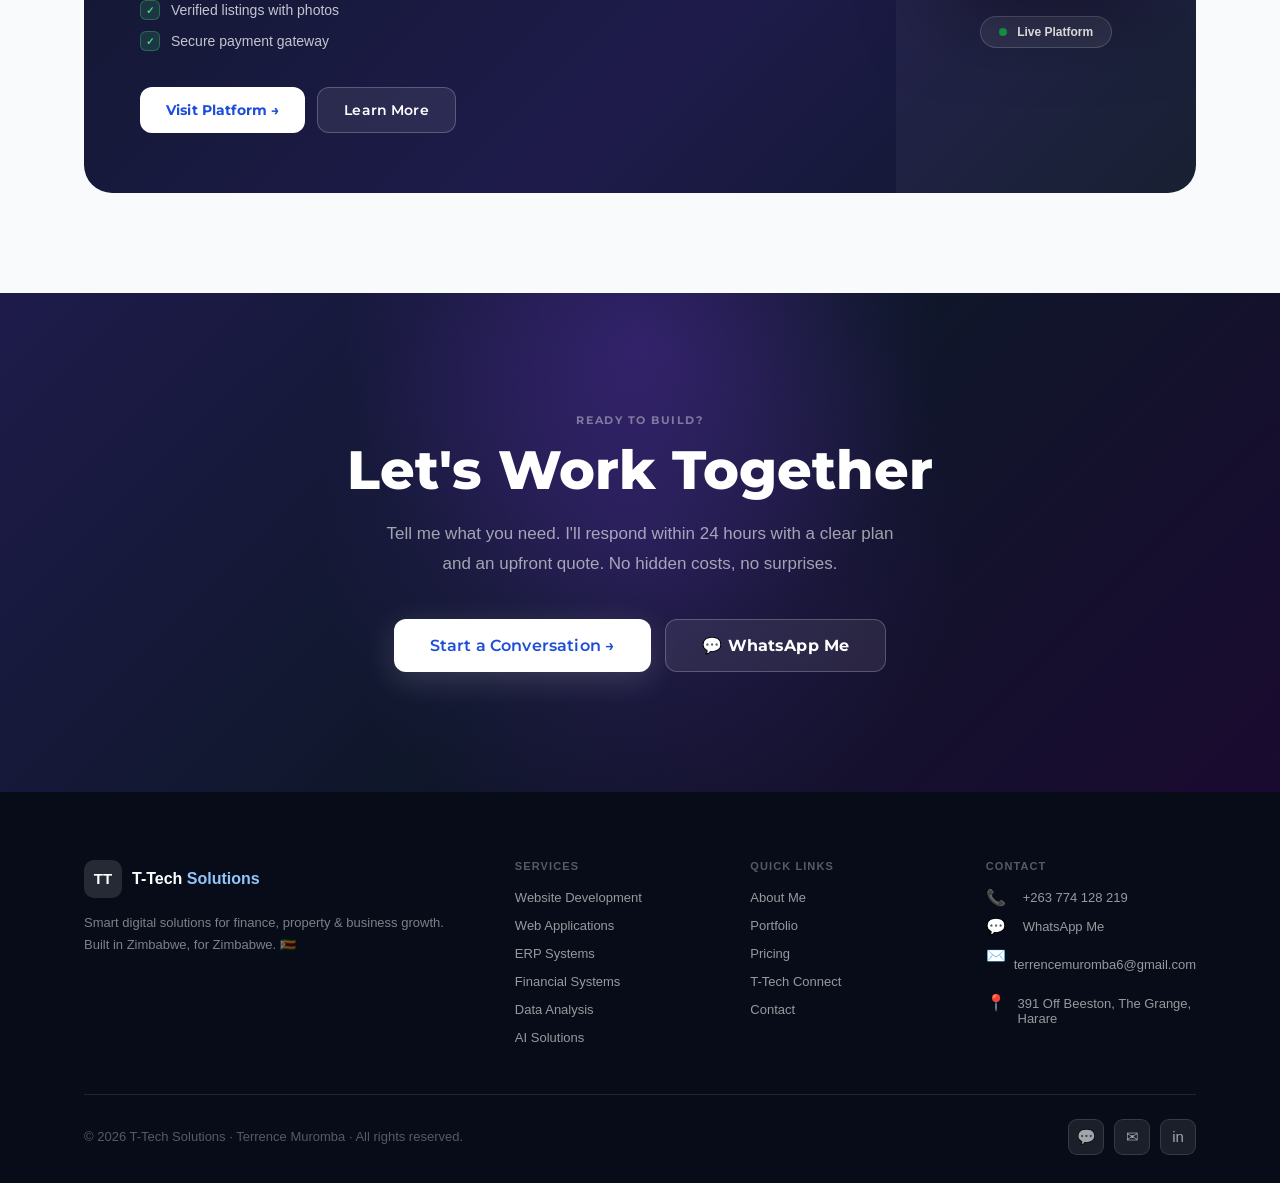
==== commit 8aefdfed: "Add Google Search Console verification meta tag" ====
--- a/index.html
+++ b/index.html
@@ -8,6 +8,7 @@
   <meta name="keywords" content="web developer Zimbabwe, website development Harare, freelance developer Zimbabwe, ERP system Zimbabwe, financial system Zimbabwe, web application Harare, data analysis Zimbabwe, AI solutions Zimbabwe, property technology Zimbabwe, T-Tech Solutions, Terrence Muromba"/>
   <meta name="author" content="Terrence Muromba — T-Tech Solutions"/>
   <meta name="robots" content="index, follow"/>
+  <meta name="google-site-verification" content="_-a3iwbuSrS0n_5PtdQEDmLfazkn39o003lxUBIlpZA"/>
   <meta name="geo.region" content="ZW-HA"/>
   <meta name="geo.placename" content="Harare, Zimbabwe"/>
   <meta property="og:title" content="T-Tech Solutions — Web Developer &amp; Digital Systems | Harare, Zimbabwe"/>
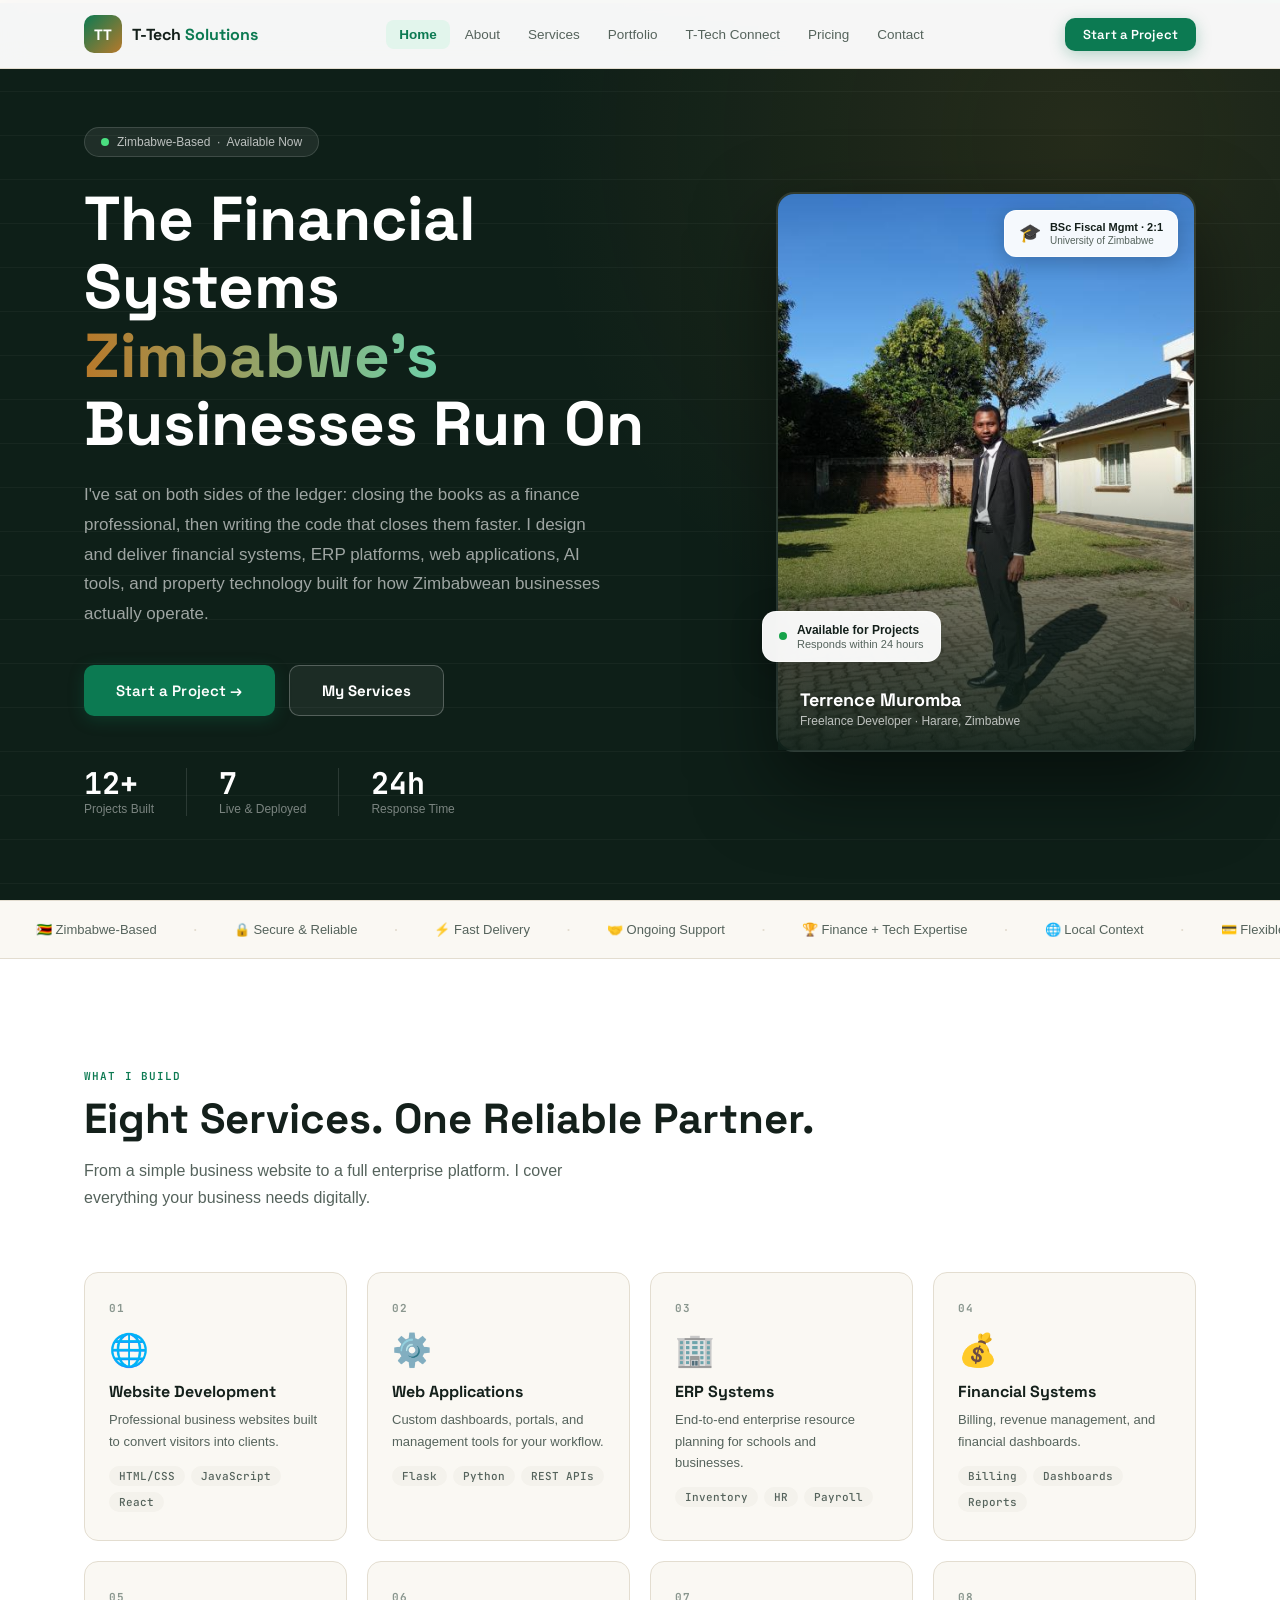
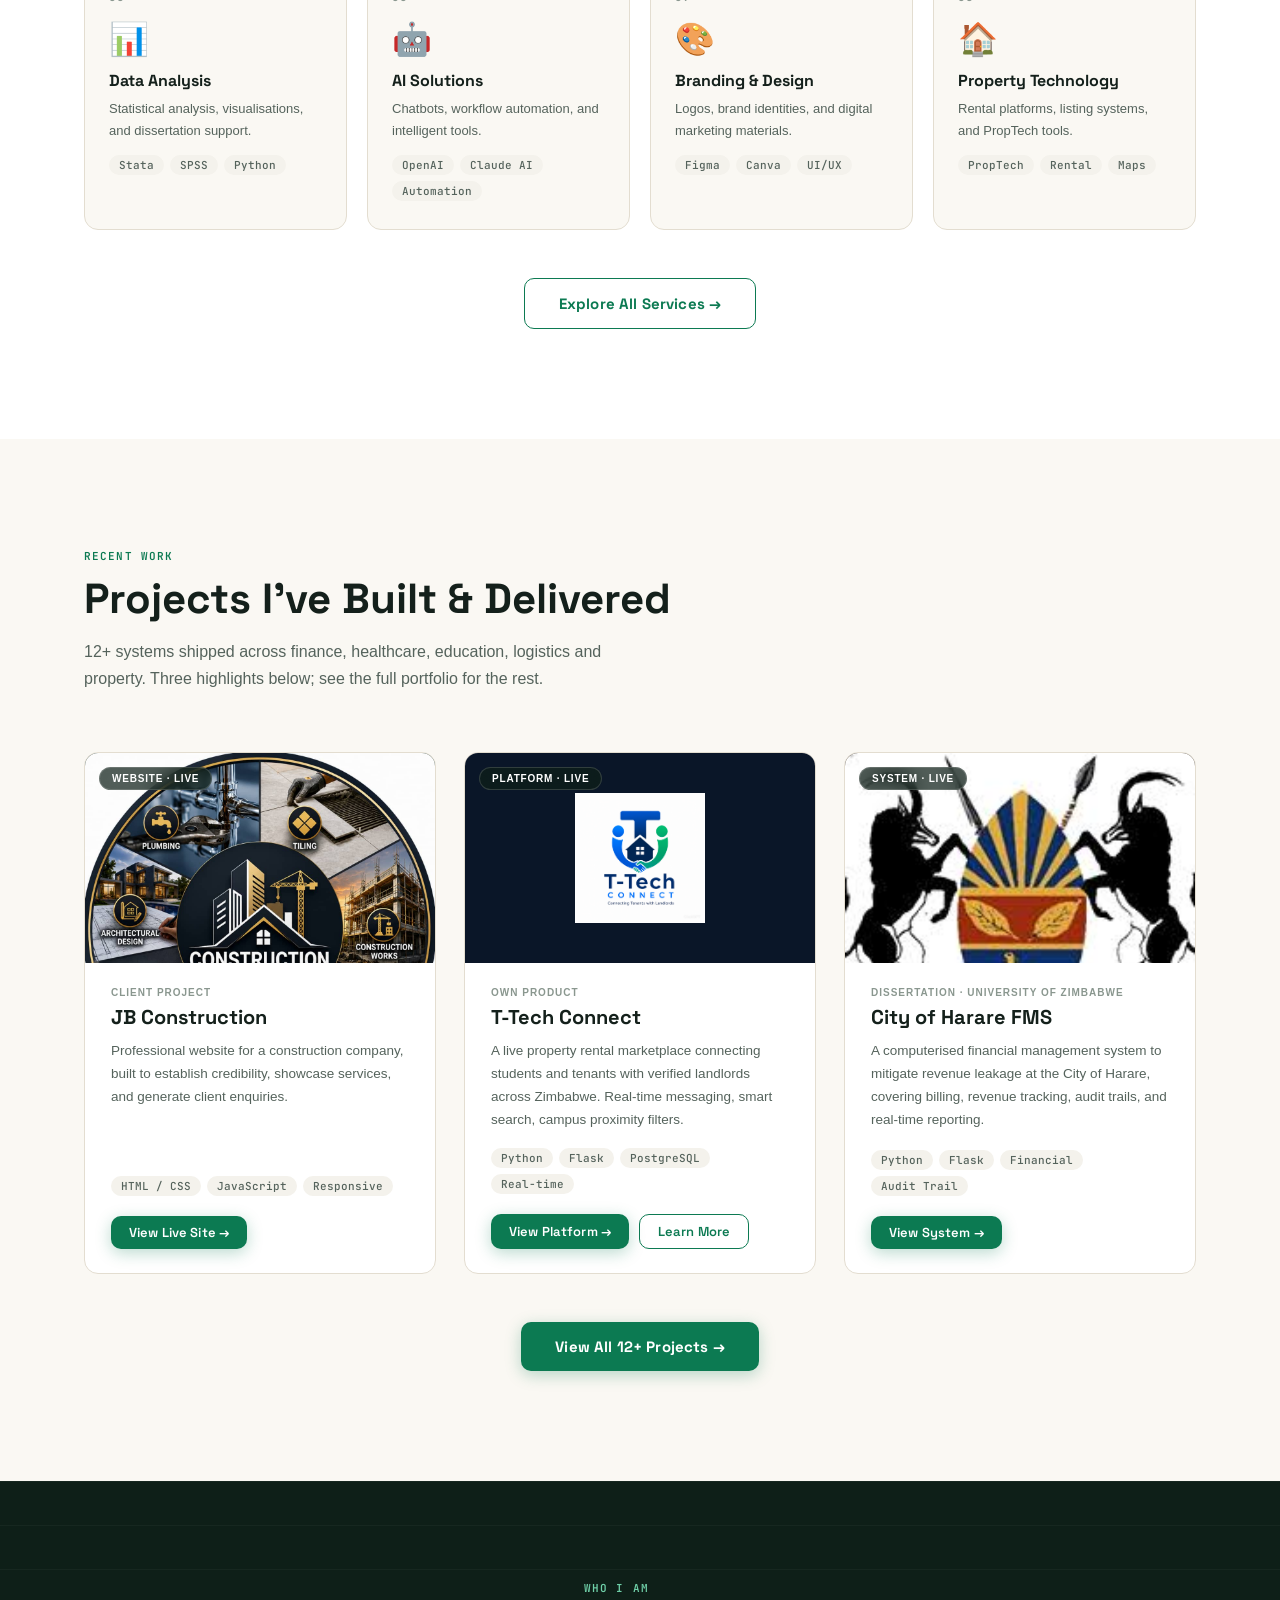
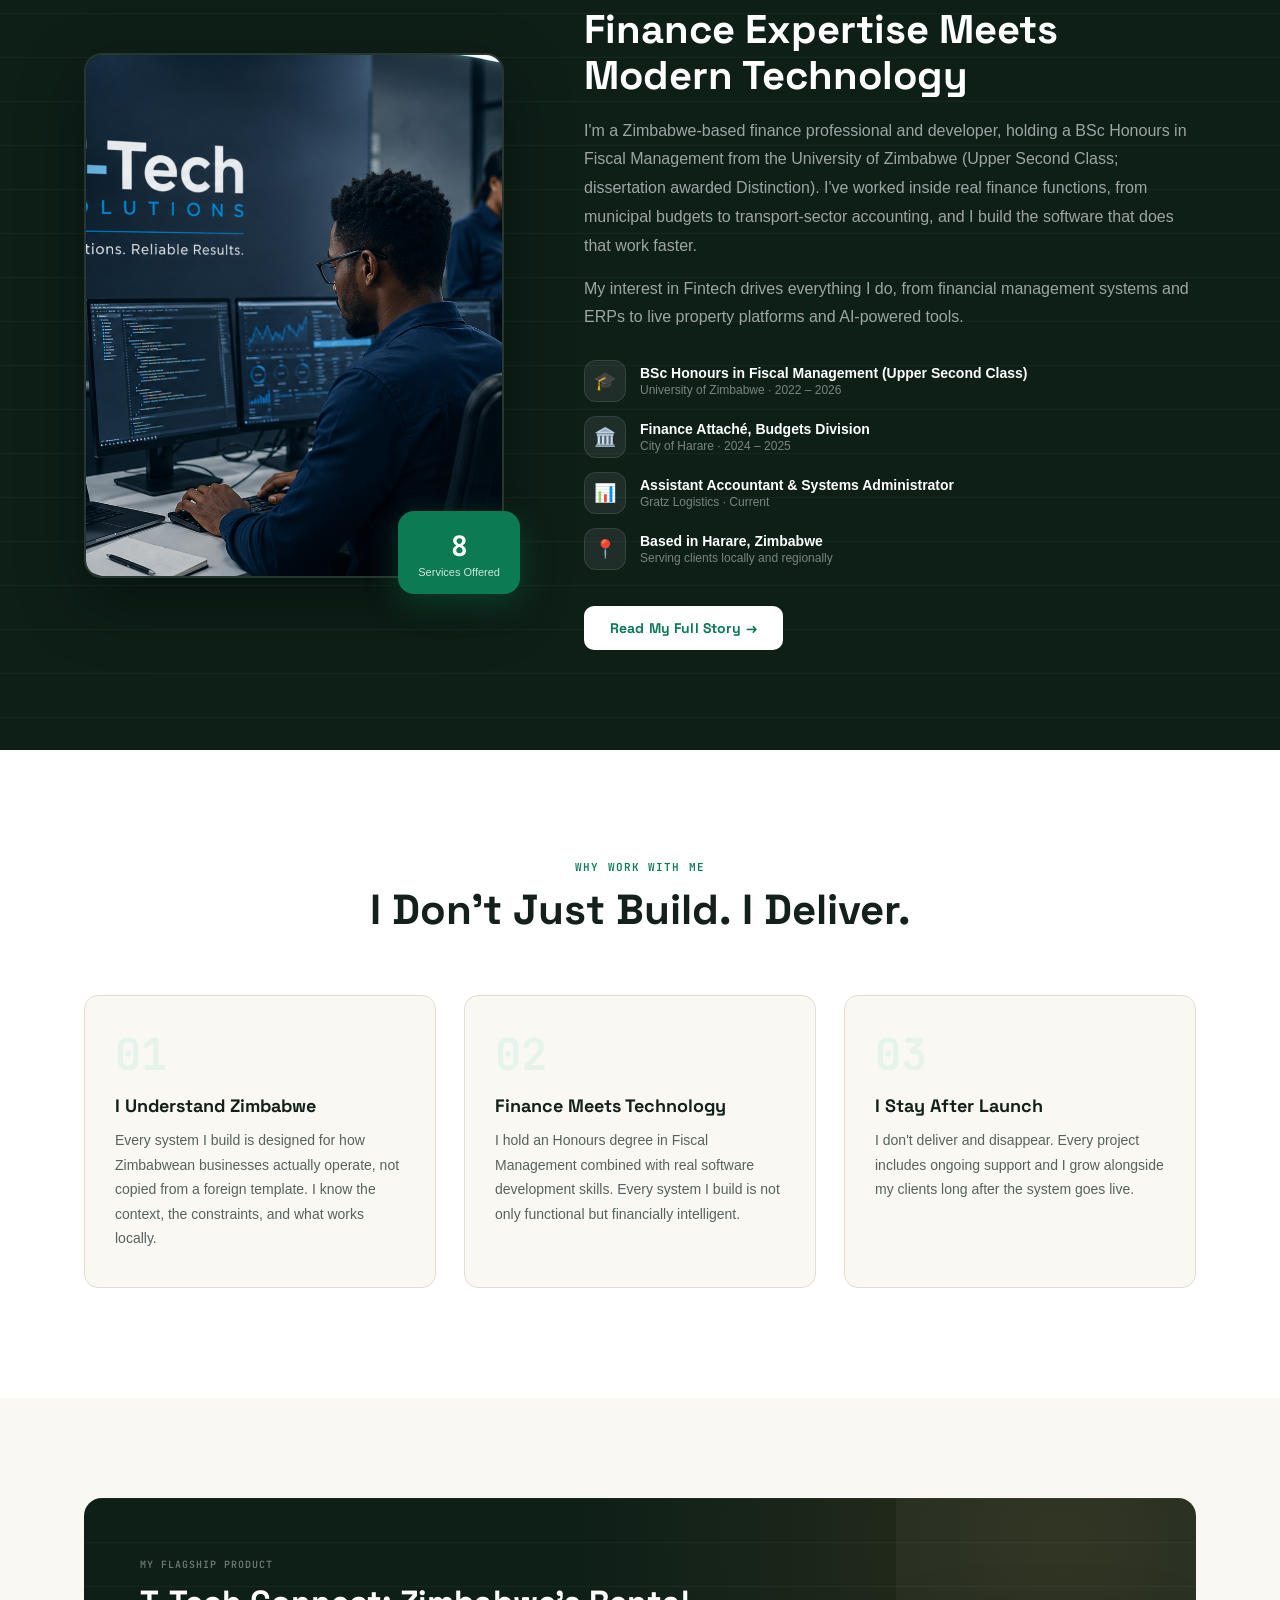
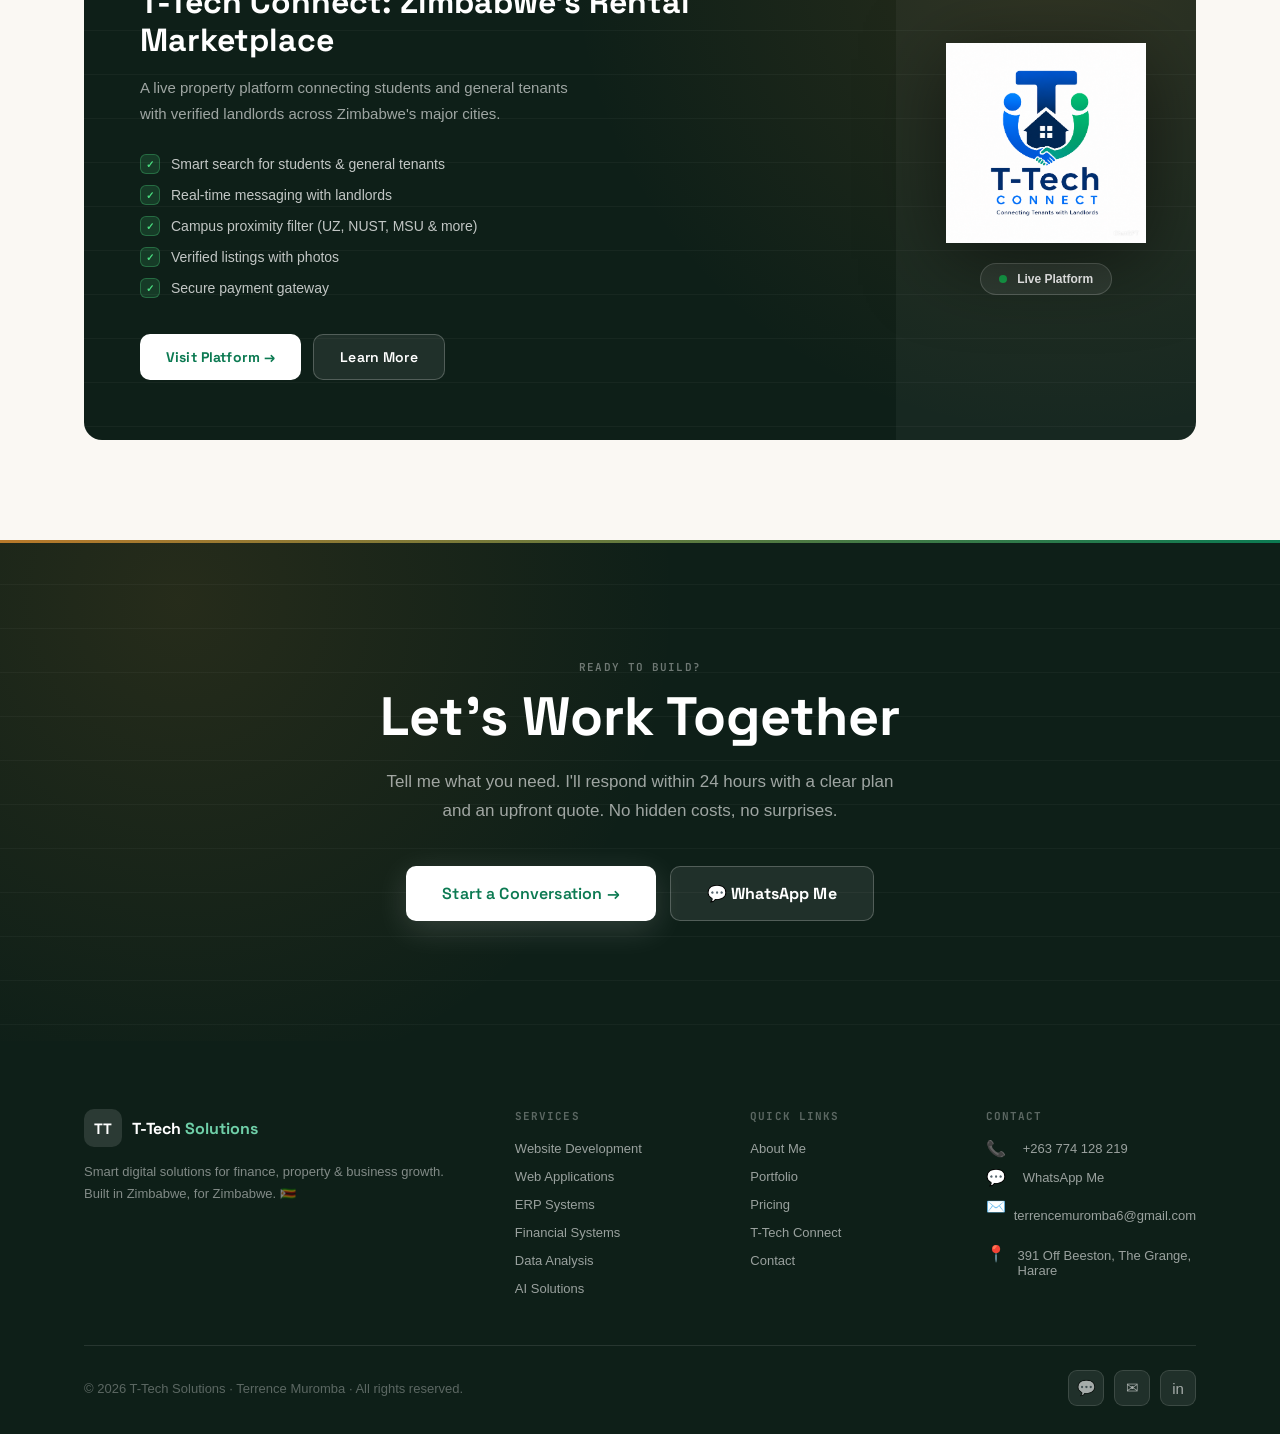
==== commit 2089c92a: "new" ====
--- a/index.html
+++ b/index.html
@@ -3,25 +3,25 @@
 <head>
   <meta charset="UTF-8"/>
   <meta name="viewport" content="width=device-width, initial-scale=1.0"/>
-  <title>T-Tech Solutions — Web Developer &amp; Digital Systems | Harare, Zimbabwe</title>
-  <meta name="description" content="Terrence Muromba — Zimbabwe-based freelance developer offering website development, web apps, ERP systems, financial systems, data analysis and AI solutions. Based in Harare. Fast delivery, transparent pricing."/>
+  <title>T-Tech Solutions | Web Developer &amp; Digital Systems | Harare, Zimbabwe</title>
+  <meta name="description" content="Terrence Muromba, a Zimbabwe-based freelance developer offering website development, web apps, ERP systems, financial systems, data analysis and AI solutions. Based in Harare. Fast delivery, transparent pricing."/>
   <meta name="keywords" content="web developer Zimbabwe, website development Harare, freelance developer Zimbabwe, ERP system Zimbabwe, financial system Zimbabwe, web application Harare, data analysis Zimbabwe, AI solutions Zimbabwe, property technology Zimbabwe, T-Tech Solutions, Terrence Muromba"/>
-  <meta name="author" content="Terrence Muromba — T-Tech Solutions"/>
+  <meta name="author" content="Terrence Muromba, T-Tech Solutions"/>
   <meta name="robots" content="index, follow"/>
   <meta name="google-site-verification" content="_-a3iwbuSrS0n_5PtdQEDmLfazkn39o003lxUBIlpZA"/>
   <meta name="geo.region" content="ZW-HA"/>
   <meta name="geo.placename" content="Harare, Zimbabwe"/>
-  <meta property="og:title" content="T-Tech Solutions — Web Developer &amp; Digital Systems | Harare, Zimbabwe"/>
+  <meta property="og:title" content="T-Tech Solutions | Web Developer &amp; Digital Systems | Harare, Zimbabwe"/>
   <meta property="og:description" content="Freelance developer offering website development, ERP systems, financial systems, AI tools and more. Based in Harare, Zimbabwe. Fast delivery and transparent pricing."/>
   <meta property="og:type" content="website"/>
   <meta property="og:url" content="https://t-techsolutions.co.zw/"/>
   <meta property="og:image" content="https://t-techsolutions.co.zw/images/me.jpg"/>
   <meta name="twitter:card" content="summary_large_image"/>
-  <meta name="twitter:title" content="T-Tech Solutions — Web Developer | Harare, Zimbabwe"/>
+  <meta name="twitter:title" content="T-Tech Solutions | Web Developer | Harare, Zimbabwe"/>
   <meta name="twitter:description" content="Freelance developer offering website development, ERP systems, financial systems, AI tools and more. Based in Harare, Zimbabwe."/>
   <link rel="canonical" href="https://t-techsolutions.co.zw/"/>
   <link rel="preconnect" href="https://fonts.googleapis.com"/>
-  <link href="https://fonts.googleapis.com/css2?family=Montserrat:wght@400;500;600;700;800;900&display=swap" rel="stylesheet"/>
+  <link href="https://fonts.googleapis.com/css2?family=Space+Grotesk:wght@400;500;600;700&family=JetBrains+Mono:wght@400;500;600;700&display=swap" rel="stylesheet"/>
   <link rel="stylesheet" href="styles.css"/>
   <script type="application/ld+json">
   {
@@ -53,7 +53,7 @@
         "@type": "LocalBusiness",
         "@id": "https://t-techsolutions.co.zw/#business",
         "name": "T-Tech Solutions",
-        "description": "Professional digital services in Zimbabwe — website development, web applications, ERP systems, financial systems, data analysis, AI solutions, branding and property technology.",
+        "description": "Professional digital services in Zimbabwe: website development, web applications, ERP systems, financial systems, data analysis, AI solutions, branding and property technology.",
         "url": "https://t-techsolutions.co.zw",
         "logo": "https://t-techsolutions.co.zw/images/me.jpg",
         "image": "https://t-techsolutions.co.zw/images/me.jpg",
@@ -101,106 +101,109 @@
     /* HERO */
     .hero {
       min-height: 100vh;
-      background: linear-gradient(135deg, #0a0f1e 0%, #0f172a 40%, #1a1040 100%);
+      background: var(--ink);
+      background-image:
+        repeating-linear-gradient(180deg, rgba(255,255,255,.035) 0px, rgba(255,255,255,.035) 1px, transparent 1px, transparent 44px),
+        radial-gradient(circle at 85% 15%, rgba(184,121,42,.14), transparent 42%);
       display: flex; align-items: center;
       position: relative; overflow: hidden;
       padding: 120px 0 80px;
+      border-top: 3px solid transparent;
+      border-image: linear-gradient(90deg, var(--accent), var(--primary)) 1;
     }
-    .hero-orb-1 { position:absolute; top:-120px; right:-100px; width:580px; height:580px; border-radius:50%; background:radial-gradient(circle,rgba(59,130,246,.18) 0%,transparent 70%); pointer-events:none; }
-    .hero-orb-2 { position:absolute; bottom:-80px; left:-80px; width:400px; height:400px; border-radius:50%; background:radial-gradient(circle,rgba(124,58,237,.14) 0%,transparent 70%); pointer-events:none; }
     .hero-grid { display:grid; grid-template-columns:1fr 420px; gap:72px; align-items:center; position:relative; z-index:1; }
     @media(max-width:1000px){ .hero-grid{ grid-template-columns:1fr; } .hero-photo-col{ display:none; } }
     .hero-badge { display:inline-flex; align-items:center; gap:8px; background:rgba(255,255,255,.07); border:1px solid rgba(255,255,255,.14); border-radius:99px; padding:7px 16px; margin-bottom:28px; font-size:12px; font-weight:500; color:rgba(255,255,255,.7); }
     .hero-badge .pulse-dot { background:#4ade80; }
-    .hero h1 { font-family:'Montserrat',sans-serif; font-size:clamp(36px,5vw,62px); font-weight:800; line-height:1.1; color:#fff; margin-bottom:22px; }
-    .hero h1 .grad { background:linear-gradient(90deg,#60a5fa,#a78bfa); -webkit-background-clip:text; -webkit-text-fill-color:transparent; background-clip:text; }
+    .hero h1 { font-family:'Space Grotesk',sans-serif; font-size:clamp(36px,5vw,62px); font-weight:700; line-height:1.1; color:#fff; margin-bottom:22px; }
+    .hero h1 .grad { background:linear-gradient(90deg,var(--accent),#6fcfa8); -webkit-background-clip:text; -webkit-text-fill-color:transparent; background-clip:text; }
     .hero-lead { font-size:17px; line-height:1.75; color:rgba(255,255,255,.6); max-width:520px; margin-bottom:36px; }
     .hero-actions { display:flex; gap:14px; flex-wrap:wrap; margin-bottom:52px; }
-    .hero-actions .btn-primary { background:linear-gradient(135deg,#2563eb,#7c3aed); border:none; padding:15px 32px; font-size:15px; font-weight:600; box-shadow:0 8px 32px rgba(37,99,235,.35); }
-    .hero-actions .btn-primary:hover { transform:translateY(-2px); box-shadow:0 12px 40px rgba(37,99,235,.5); }
+    .hero-actions .btn-primary { padding:15px 32px; font-size:15px; font-weight:600; }
     .hero-actions .btn-outline { border-color:rgba(255,255,255,.25); color:#fff; background:rgba(255,255,255,.06); padding:15px 32px; font-size:15px; }
     .hero-actions .btn-outline:hover { background:rgba(255,255,255,.12); border-color:rgba(255,255,255,.4); }
     .hero-stats { display:flex; gap:0; }
     .h-stat { padding-right:32px; margin-right:32px; border-right:1px solid rgba(255,255,255,.12); }
     .h-stat:last-child { border-right:none; }
-    .h-stat-num { font-family:'Montserrat',sans-serif; font-size:30px; font-weight:800; color:#fff; line-height:1; }
+    .h-stat-num { font-family:'JetBrains Mono',monospace; font-size:30px; font-weight:700; color:#fff; line-height:1; }
     .h-stat-lbl { font-size:12px; color:rgba(255,255,255,.45); margin-top:4px; }
     .hero-photo-col { position:relative; }
-    .hero-photo-frame { border-radius:24px; overflow:visible; border:2px solid rgba(255,255,255,.1); box-shadow:0 32px 80px rgba(0,0,0,.5); aspect-ratio:3/4; position:relative; }
-    .hero-photo-frame img { border-radius:22px; }
+    .hero-photo-frame { border-radius:var(--radius-xl); overflow:visible; border:2px solid rgba(255,255,255,.1); box-shadow:0 32px 80px rgba(0,0,0,.5); aspect-ratio:3/4; position:relative; }
+    .hero-photo-frame img { border-radius:16px; }
     .hero-photo-frame img { width:100%; height:100%; object-fit:cover; object-position:top; display:block; }
-    .hero-photo-frame::after { content:''; position:absolute; bottom:0; left:0; right:0; height:55%; background:linear-gradient(to top,rgba(10,15,30,.92) 0%,rgba(10,15,30,.5) 50%,transparent 100%); pointer-events:none; }
+    .hero-photo-frame::after { content:''; position:absolute; bottom:0; left:0; right:0; height:55%; background:linear-gradient(to top,rgba(14,31,24,.92) 0%,rgba(14,31,24,.5) 50%,transparent 100%); pointer-events:none; }
     .hero-photo-info { position:absolute; bottom:22px; left:22px; right:22px; z-index:2; }
-    .hero-photo-name { font-family:'Montserrat',sans-serif; font-size:18px; font-weight:800; color:#fff; text-shadow:0 2px 8px rgba(0,0,0,.5); }
+    .hero-photo-name { font-family:'Space Grotesk',sans-serif; font-size:18px; font-weight:700; color:#fff; text-shadow:0 2px 8px rgba(0,0,0,.5); }
     .hero-photo-role { font-size:12px; color:rgba(255,255,255,.7); margin-top:3px; }
     .float-badge { position:absolute; background:rgba(255,255,255,.95); backdrop-filter:blur(12px); border-radius:14px; box-shadow:0 8px 32px rgba(0,0,0,.25); padding:11px 16px; display:flex; align-items:center; gap:10px; border:1px solid rgba(255,255,255,.6); }
-    .fb-top { top:24px; right:-14px; animation:floatA 3.5s ease-in-out infinite; }
-    .fb-bot { bottom:90px; left:-14px; animation:floatB 4s ease-in-out infinite; }
-    @keyframes floatA { 0%,100%{transform:translateY(0);} 50%{transform:translateY(-8px);} }
-    @keyframes floatB { 0%,100%{transform:translateY(0);} 50%{transform:translateY(7px);} }
+    .fb-top { top:24px; right:-14px; }
+    .fb-bot { bottom:90px; left:-14px; }
     .fb-icon { font-size:20px; }
-    .fb-title { font-size:12px; font-weight:700; color:#0f172a; }
-    .fb-sub { font-size:11px; color:#64748b; margin-top:1px; }
+    .fb-title { font-size:12px; font-weight:700; color:var(--text); }
+    .fb-sub { font-size:11px; color:var(--text-sec); margin-top:1px; }
 
     /* TRUST BAR */
-    .trust-bar { background:#f8fafc; border-top:1px solid #e2e8f0; border-bottom:1px solid #e2e8f0; padding:0; overflow:hidden; }
+    .trust-bar { background:var(--bg-soft); border-top:1px solid var(--border); border-bottom:1px solid var(--border); padding:0; overflow:hidden; }
     .trust-track { display:flex; gap:0; align-items:center; animation:marquee 28s linear infinite; white-space:nowrap; padding:18px 0; }
     @keyframes marquee { from{transform:translateX(0);} to{transform:translateX(-50%);} }
-    .trust-item { display:flex; align-items:center; gap:8px; font-size:13px; font-weight:500; color:#475569; padding:0 36px; flex-shrink:0; }
-    .trust-sep { color:#cbd5e1; font-size:18px; flex-shrink:0; }
+    .trust-item { display:flex; align-items:center; gap:8px; font-size:13px; font-weight:500; color:var(--text-sec); padding:0 36px; flex-shrink:0; }
+    .trust-sep { color:var(--border); font-size:18px; flex-shrink:0; }
 
     /* SERVICES */
     .services-section { padding:110px 0; background:#fff; }
     .section-header { margin-bottom:60px; }
     .section-header h2 { font-size:clamp(28px,4vw,42px); margin-bottom:14px; }
-    .section-lead { font-size:16px; color:#64748b; max-width:520px; margin-top:10px; line-height:1.7; }
+    .section-lead { font-size:16px; color:var(--text-sec); max-width:520px; margin-top:10px; line-height:1.7; }
     .services-grid { display:grid; grid-template-columns:repeat(4,1fr); gap:20px; }
     @media(max-width:900px){ .services-grid{ grid-template-columns:repeat(2,1fr); } }
     @media(max-width:520px){ .services-grid{ grid-template-columns:1fr; } }
-    .svc-card { background:#f8fafc; border:1px solid #e2e8f0; border-radius:20px; padding:28px 24px; transition:all .3s; position:relative; overflow:hidden; cursor:default; }
+    .svc-card { background:var(--bg-soft); border:1px solid var(--border); border-radius:var(--radius-lg); padding:28px 24px; transition:all .3s; position:relative; overflow:hidden; cursor:default; }
     .svc-card::before { content:''; position:absolute; top:0; left:0; right:0; height:3px; border-radius:3px 3px 0 0; transform:scaleX(0); transform-origin:left; transition:transform .3s; }
-    .svc-card[data-color="blue"]::before   { background:linear-gradient(90deg,#3b82f6,#6366f1); }
-    .svc-card[data-color="purple"]::before { background:linear-gradient(90deg,#7c3aed,#a855f7); }
-    .svc-card[data-color="green"]::before  { background:linear-gradient(90deg,#16a34a,#22c55e); }
-    .svc-card[data-color="orange"]::before { background:linear-gradient(90deg,#ea580c,#f97316); }
-    .svc-card:hover { background:#fff; box-shadow:0 12px 48px rgba(0,0,0,.1); transform:translateY(-5px); border-color:transparent; }
+    .svc-card[data-color="blue"]::before   { background:linear-gradient(90deg,var(--primary),var(--primary-dark)); }
+    .svc-card[data-color="purple"]::before { background:linear-gradient(90deg,var(--accent),var(--primary)); }
+    .svc-card[data-color="green"]::before  { background:linear-gradient(90deg,var(--green),var(--primary)); }
+    .svc-card[data-color="orange"]::before { background:linear-gradient(90deg,var(--accent),#d99b4e); }
+    .svc-card:hover { background:#fff; box-shadow:0 12px 48px rgba(14,31,24,.08); transform:translateY(-5px); border-color:transparent; }
     .svc-card:hover::before { transform:scaleX(1); }
-    .svc-num { font-family:'Montserrat',sans-serif; font-size:11px; font-weight:700; letter-spacing:.1em; color:#94a3b8; margin-bottom:16px; }
+    .svc-num { font-family:'JetBrains Mono',monospace; font-size:11px; font-weight:700; letter-spacing:.1em; color:var(--text-muted); margin-bottom:16px; }
     .svc-icon { font-size:32px; margin-bottom:14px; }
-    .svc-card h3 { font-size:16px; font-weight:700; margin-bottom:8px; color:#0f172a; font-family:'Montserrat',sans-serif; }
-    .svc-card p { font-size:13px; color:#64748b; line-height:1.65; margin-bottom:14px; }
+    .svc-card h3 { font-size:16px; font-weight:700; margin-bottom:8px; color:var(--text); font-family:'Space Grotesk',sans-serif; }
+    .svc-card p { font-size:13px; color:var(--text-sec); line-height:1.65; margin-bottom:14px; }
     .svc-tags { display:flex; flex-wrap:wrap; gap:6px; }
-    .svc-tags span { font-size:11px; background:#f1f5f9; color:#475569; border-radius:99px; padding:3px 10px; font-weight:500; }
+    .svc-tags span { font-size:11px; background:var(--bg); color:var(--text-sec); border-radius:99px; padding:3px 10px; font-weight:500; font-family:'JetBrains Mono',monospace; }
 
     /* PORTFOLIO */
-    .portfolio-section { padding:110px 0; background:#f8fafc; }
+    .portfolio-section { padding:110px 0; background:var(--bg-soft); }
     .portfolio-grid { display:grid; grid-template-columns:repeat(3,1fr); gap:28px; }
     @media(max-width:900px){ .portfolio-grid{ grid-template-columns:1fr; } }
-    .proj-card { background:#fff; border-radius:22px; border:1px solid #e2e8f0; overflow:hidden; transition:all .3s; display:flex; flex-direction:column; }
-    .proj-card:hover { box-shadow:0 20px 64px rgba(0,0,0,.12); transform:translateY(-6px); border-color:transparent; }
+    .proj-card { background:#fff; border-radius:var(--radius-lg); border:1px solid var(--border); overflow:hidden; transition:all .3s; display:flex; flex-direction:column; }
+    .proj-card:hover { box-shadow:0 20px 64px rgba(14,31,24,.1); transform:translateY(-6px); border-color:transparent; }
     .proj-image { height:210px; position:relative; overflow:hidden; }
     .proj-image img { width:100%; height:100%; object-fit:cover; object-position:top; display:block; transition:transform .5s ease; }
     .proj-card:hover .proj-image img { transform:scale(1.06); }
-    .proj-label { position:absolute; top:14px; left:14px; background:rgba(10,15,30,.72); backdrop-filter:blur(8px); color:#fff; font-size:10px; font-weight:700; letter-spacing:.08em; text-transform:uppercase; padding:5px 12px; border-radius:99px; border:1px solid rgba(255,255,255,.15); }
+    .proj-label { position:absolute; top:14px; left:14px; background:rgba(14,31,24,.72); backdrop-filter:blur(8px); color:#fff; font-size:10px; font-weight:700; letter-spacing:.08em; text-transform:uppercase; padding:5px 12px; border-radius:99px; border:1px solid rgba(255,255,255,.15); }
     .proj-body { padding:24px 26px; flex:1; display:flex; flex-direction:column; }
-    .proj-client { font-size:10px; font-weight:700; letter-spacing:.1em; text-transform:uppercase; color:#94a3b8; margin-bottom:6px; }
-    .proj-name { font-family:'Montserrat',sans-serif; font-size:20px; font-weight:800; color:#0f172a; margin-bottom:10px; }
-    .proj-desc { font-size:13.5px; color:#64748b; line-height:1.7; flex:1; margin-bottom:16px; }
+    .proj-client { font-size:10px; font-weight:700; letter-spacing:.1em; text-transform:uppercase; color:var(--text-muted); margin-bottom:6px; }
+    .proj-name { font-family:'Space Grotesk',sans-serif; font-size:20px; font-weight:700; color:var(--text); margin-bottom:10px; }
+    .proj-desc { font-size:13.5px; color:var(--text-sec); line-height:1.7; flex:1; margin-bottom:16px; }
     .proj-tags { display:flex; flex-wrap:wrap; gap:6px; margin-bottom:20px; }
-    .proj-tags span { font-size:11px; background:#f1f5f9; color:#475569; border-radius:99px; padding:3px 10px; font-weight:500; }
+    .proj-tags span { font-size:11px; background:var(--bg); color:var(--text-sec); border-radius:99px; padding:3px 10px; font-weight:500; font-family:'JetBrains Mono',monospace; }
     .proj-links { display:flex; gap:10px; margin-top:auto; }
 
     /* ABOUT STRIP */
-    .about-strip { padding:100px 0; background:#0f172a; }
+    .about-strip {
+      padding:100px 0; background:var(--ink);
+      background-image: repeating-linear-gradient(180deg, rgba(255,255,255,.035) 0px, rgba(255,255,255,.035) 1px, transparent 1px, transparent 44px);
+    }
     .about-strip-grid { display:grid; grid-template-columns:420px 1fr; gap:80px; align-items:center; }
     @media(max-width:900px){ .about-strip-grid{ grid-template-columns:1fr; } .about-strip-photo{ display:none; } }
-    .asp-frame { border-radius:22px; overflow:hidden; border:2px solid rgba(255,255,255,.1); box-shadow:0 24px 64px rgba(0,0,0,.4); aspect-ratio:4/5; }
+    .asp-frame { border-radius:var(--radius-xl); overflow:hidden; border:2px solid rgba(255,255,255,.1); box-shadow:0 24px 64px rgba(0,0,0,.4); aspect-ratio:4/5; }
     .asp-frame img { width:100%; height:100%; object-fit:cover; object-position:top; display:block; }
-    .asp-badge { position:absolute; bottom:-16px; right:-16px; background:linear-gradient(135deg,#2563eb,#7c3aed); border-radius:16px; padding:16px 20px; color:#fff; text-align:center; box-shadow:0 8px 32px rgba(37,99,235,.4); }
-    .asp-badge-num { font-family:'Montserrat',sans-serif; font-size:28px; font-weight:800; }
+    .asp-badge { position:absolute; bottom:-16px; right:-16px; background:var(--primary); border-radius:16px; padding:16px 20px; color:#fff; text-align:center; box-shadow:0 8px 32px rgba(12,122,82,.4); }
+    .asp-badge-num { font-family:'JetBrains Mono',monospace; font-size:28px; font-weight:700; }
     .asp-badge-lbl { font-size:11px; opacity:.8; margin-top:2px; }
     .about-strip-photo { position:relative; }
-    .about-strip-content .eyebrow { color:#60a5fa; }
+    .about-strip-content .eyebrow { color:#6fcfa8; }
     .about-strip-content h2 { color:#fff; margin-bottom:18px; }
     .about-strip-content p { color:rgba(255,255,255,.6); line-height:1.8; margin-bottom:14px; }
     .cred-list { display:flex; flex-direction:column; gap:14px; margin:28px 0 36px; }
@@ -213,40 +216,40 @@
     .why-section { padding:110px 0; background:#fff; }
     .why-grid { display:grid; grid-template-columns:repeat(3,1fr); gap:28px; }
     @media(max-width:768px){ .why-grid{ grid-template-columns:1fr; } }
-    .why-card { background:#f8fafc; border-radius:22px; padding:36px 30px; border:1px solid #e2e8f0; transition:all .3s; }
-    .why-card:hover { background:#fff; box-shadow:0 16px 56px rgba(0,0,0,.09); transform:translateY(-4px); border-color:transparent; }
-    .why-num { font-family:'Montserrat',sans-serif; font-size:44px; font-weight:800; line-height:1; margin-bottom:20px; background:linear-gradient(135deg,#dbeafe,#ede9fe); -webkit-background-clip:text; -webkit-text-fill-color:transparent; background-clip:text; }
-    .why-card h3 { font-size:18px; font-weight:700; margin-bottom:12px; color:#0f172a; font-family:'Montserrat',sans-serif; }
-    .why-card p { font-size:14px; color:#64748b; line-height:1.75; }
+    .why-card { background:var(--bg-soft); border-radius:var(--radius-lg); padding:36px 30px; border:1px solid var(--border); transition:all .3s; }
+    .why-card:hover { background:#fff; box-shadow:0 16px 56px rgba(14,31,24,.08); transform:translateY(-4px); border-color:transparent; }
+    .why-num { font-family:'JetBrains Mono',monospace; font-size:44px; font-weight:700; line-height:1; margin-bottom:20px; background:linear-gradient(135deg,var(--primary-light),var(--accent-light)); -webkit-background-clip:text; -webkit-text-fill-color:transparent; background-clip:text; }
+    .why-card h3 { font-size:18px; font-weight:700; margin-bottom:12px; color:var(--text); font-family:'Space Grotesk',sans-serif; }
+    .why-card p { font-size:14px; color:var(--text-sec); line-height:1.75; }
 
     /* FLAGSHIP */
-    .flagship-section { padding:100px 0; background:#f8fafc; }
-    .flagship-inner { background:linear-gradient(135deg,#0f172a 0%,#1e1b4b 60%,#0f172a 100%); border-radius:28px; overflow:hidden; position:relative; }
-    .flagship-glow { position:absolute; top:-100px; right:-100px; width:500px; height:500px; border-radius:50%; background:radial-gradient(circle,rgba(124,58,237,.25),transparent 70%); pointer-events:none; }
+    .flagship-section { padding:100px 0; background:var(--bg-soft); }
+    .flagship-inner {
+      background:var(--ink);
+      background-image: repeating-linear-gradient(180deg, rgba(255,255,255,.035) 0px, rgba(255,255,255,.035) 1px, transparent 1px, transparent 44px), radial-gradient(circle at 88% 8%, rgba(184,121,42,.16), transparent 45%);
+      border-radius:var(--radius-xl); overflow:hidden; position:relative;
+    }
     .flagship-content { display:grid; grid-template-columns:1fr 300px; min-height:420px; position:relative; z-index:1; }
     @media(max-width:800px){ .flagship-content{ grid-template-columns:1fr; } .flagship-right{ display:none; } }
     .flagship-left { padding:60px 56px; }
-    .flagship-title { font-family:'Montserrat',sans-serif; font-size:clamp(22px,3vw,32px); font-weight:800; color:#fff; margin:10px 0 16px; line-height:1.2; }
+    .flagship-title { font-family:'Space Grotesk',sans-serif; font-size:clamp(22px,3vw,32px); font-weight:700; color:#fff; margin:10px 0 16px; line-height:1.2; }
     .flagship-desc { font-size:15px; color:rgba(255,255,255,.6); line-height:1.7; margin-bottom:28px; max-width:440px; }
     .flagship-checklist { display:flex; flex-direction:column; gap:11px; margin-bottom:36px; }
     .flagship-checklist li { display:flex; align-items:center; gap:11px; font-size:14px; color:rgba(255,255,255,.75); }
     .flagship-checklist .ck { width:20px; height:20px; border-radius:6px; background:rgba(74,222,128,.15); border:1px solid rgba(74,222,128,.3); color:#4ade80; display:flex; align-items:center; justify-content:center; font-size:10px; font-weight:800; flex-shrink:0; }
     .flagship-actions { display:flex; gap:12px; flex-wrap:wrap; }
     .flagship-right { display:flex; flex-direction:column; align-items:center; justify-content:center; background:rgba(255,255,255,.04); padding:48px 32px; gap:20px; }
-    .flagship-logo { max-width:200px; filter:drop-shadow(0 16px 40px rgba(0,0,0,.5)); animation:floatA 4s ease-in-out infinite; }
+    .flagship-logo { max-width:200px; filter:drop-shadow(0 16px 40px rgba(0,0,0,.5)); }
     .live-badge { display:inline-flex; align-items:center; gap:7px; background:rgba(255,255,255,.08); border:1px solid rgba(255,255,255,.18); border-radius:99px; padding:8px 18px; font-size:12px; font-weight:600; color:#fff; }
 
     /* CTA */
-    .cta-section { padding:120px 0; background:linear-gradient(135deg,#1e1b4b 0%,#0f172a 50%,#1a0a30 100%); text-align:center; position:relative; overflow:hidden; }
-    .cta-glow { position:absolute; top:50%; left:50%; transform:translate(-50%,-50%); width:700px; height:700px; border-radius:50%; background:radial-gradient(circle,rgba(124,58,237,.18),transparent 65%); pointer-events:none; }
+    .cta-section { padding:120px 0; }
     .cta-inner { position:relative; z-index:1; }
     .cta-section h2 { font-size:clamp(32px,5vw,54px); color:#fff; margin-bottom:18px; }
     .cta-section p { font-size:17px; color:rgba(255,255,255,.6); max-width:520px; margin:0 auto 40px; line-height:1.75; }
     .cta-buttons { display:flex; gap:14px; justify-content:center; flex-wrap:wrap; }
     .cta-section .btn-white { padding:16px 36px; font-size:16px; font-weight:600; box-shadow:0 8px 32px rgba(255,255,255,.15); }
     .cta-section .btn-ghost { padding:16px 36px; font-size:16px; }
-
-    footer { background:#070c18; }
   </style>
 </head>
 <body>
@@ -292,8 +295,6 @@
 
 <!-- HERO -->
 <section class="hero">
-  <div class="hero-orb-1"></div>
-  <div class="hero-orb-2"></div>
   <div class="container">
     <div class="hero-grid">
       <div class="reveal">
@@ -301,27 +302,27 @@
           <span class="pulse-dot"></span>
           Zimbabwe-Based &nbsp;·&nbsp; Available Now
         </div>
-        <h1>Digital Systems Built for <span class="grad">Zimbabwe's</span> Businesses</h1>
-        <p class="hero-lead">I design and deliver web applications, financial systems, ERP platforms, AI tools, and property technology, engineered to solve real problems in the Zimbabwean context.</p>
+        <h1>The Financial Systems <span class="grad">Zimbabwe's</span> Businesses Run On</h1>
+        <p class="hero-lead">I've sat on both sides of the ledger: closing the books as a finance professional, then writing the code that closes them faster. I design and deliver financial systems, ERP platforms, web applications, AI tools, and property technology built for how Zimbabwean businesses actually operate.</p>
         <div class="hero-actions">
           <a href="contact.html" class="btn btn-primary btn-lg">Start a Project →</a>
           <a href="services.html" class="btn btn-outline btn-lg">My Services</a>
         </div>
         <div class="hero-stats">
-          <div class="h-stat"><div class="h-stat-num">3+</div><div class="h-stat-lbl">Live Projects</div></div>
-          <div class="h-stat"><div class="h-stat-num">8</div><div class="h-stat-lbl">Services</div></div>
+          <div class="h-stat"><div class="h-stat-num">12+</div><div class="h-stat-lbl">Projects Built</div></div>
+          <div class="h-stat"><div class="h-stat-num">7</div><div class="h-stat-lbl">Live &amp; Deployed</div></div>
           <div class="h-stat"><div class="h-stat-num">24h</div><div class="h-stat-lbl">Response Time</div></div>
         </div>
       </div>
       <div class="hero-photo-col reveal s1">
         <div class="hero-photo-frame">
-          <img src="images/me.jpg" alt="Terrence Muromba — T-Tech Solutions"/>
+          <img src="images/me.jpg" alt="Terrence Muromba, T-Tech Solutions"/>
           <!-- Badge on top of image -->
           <div style="position:absolute;top:16px;right:16px;z-index:10;background:rgba(255,255,255,.95);backdrop-filter:blur(12px);border-radius:12px;padding:10px 14px;display:flex;align-items:center;gap:9px;box-shadow:0 4px 20px rgba(0,0,0,.2);border:1px solid rgba(255,255,255,.7);">
             <span style="font-size:18px;">🎓</span>
             <div>
-              <div style="font-size:11px;font-weight:700;color:#0f172a;white-space:nowrap;">BSc Fiscal Management</div>
-              <div style="font-size:10px;color:#64748b;margin-top:2px;">University of Zimbabwe</div>
+              <div style="font-size:11px;font-weight:700;color:var(--text);white-space:nowrap;">BSc Fiscal Mgmt · 2:1</div>
+              <div style="font-size:10px;color:var(--text-sec);margin-top:2px;">University of Zimbabwe</div>
             </div>
           </div>
           <div class="hero-photo-info">
@@ -388,7 +389,7 @@
     <div class="section-header reveal">
       <span class="eyebrow">Recent Work</span>
       <h2>Projects I've Built &amp; Delivered</h2>
-      <p class="section-lead">Real systems, live and running. A selection of work that shows what I build and how I build it.</p>
+      <p class="section-lead">12+ systems shipped across finance, healthcare, education, logistics and property. Three highlights below; see the full portfolio for the rest.</p>
     </div>
     <div class="portfolio-grid">
       <div class="proj-card reveal">
@@ -438,6 +439,9 @@
         </div>
       </div>
     </div>
+    <div class="text-center" style="margin-top:48px;">
+      <a href="portfolio.html" class="btn btn-primary btn-lg">View All 12+ Projects →</a>
+    </div>
   </div>
 </section>
 
@@ -452,11 +456,12 @@
       <div class="about-strip-content reveal s1">
         <span class="eyebrow">Who I Am</span>
         <h2>Finance Expertise Meets Modern Technology</h2>
-        <p>I am a Zimbabwe-based freelance developer and final-year Fiscal Management student at the University of Zimbabwe. I combine a strong academic foundation in finance with independently developed programming skills to build systems that solve real problems.</p>
+        <p>I'm a Zimbabwe-based finance professional and developer, holding a BSc Honours in Fiscal Management from the University of Zimbabwe (Upper Second Class; dissertation awarded Distinction). I've worked inside real finance functions, from municipal budgets to transport-sector accounting, and I build the software that does that work faster.</p>
         <p>My interest in Fintech drives everything I do, from financial management systems and ERPs to live property platforms and AI-powered tools.</p>
         <div class="cred-list">
-          <div class="cred-item"><div class="cred-icon">🎓</div><div><div class="cred-title">BSc Honours in Fiscal Management</div><div class="cred-sub">University of Zimbabwe · 2022 – 2026</div></div></div>
-          <div class="cred-item"><div class="cred-icon">💻</div><div><div class="cred-title">Independent Software Development</div><div class="cred-sub">Self-driven · Validated through real projects</div></div></div>
+          <div class="cred-item"><div class="cred-icon">🎓</div><div><div class="cred-title">BSc Honours in Fiscal Management (Upper Second Class)</div><div class="cred-sub">University of Zimbabwe · 2022 – 2026</div></div></div>
+          <div class="cred-item"><div class="cred-icon">🏛️</div><div><div class="cred-title">Finance Attaché, Budgets Division</div><div class="cred-sub">City of Harare · 2024 – 2025</div></div></div>
+          <div class="cred-item"><div class="cred-icon">📊</div><div><div class="cred-title">Assistant Accountant &amp; Systems Administrator</div><div class="cred-sub">Gratz Logistics · Current</div></div></div>
           <div class="cred-item"><div class="cred-icon">📍</div><div><div class="cred-title">Based in Harare, Zimbabwe</div><div class="cred-sub">Serving clients locally and regionally</div></div></div>
         </div>
         <a href="about.html" class="btn btn-white">Read My Full Story →</a>
@@ -484,16 +489,15 @@
 <section class="flagship-section">
   <div class="container">
     <div class="flagship-inner">
-      <div class="flagship-glow"></div>
       <div class="flagship-content">
         <div class="flagship-left">
           <span class="eyebrow" style="color:rgba(255,255,255,.4);font-size:10px;">My Flagship Product</span>
-          <div class="flagship-title">T-Tech Connect — Zimbabwe's Rental Marketplace</div>
+          <div class="flagship-title">T-Tech Connect: Zimbabwe's Rental Marketplace</div>
           <p class="flagship-desc">A live property platform connecting students and general tenants with verified landlords across Zimbabwe's major cities.</p>
           <ul class="flagship-checklist">
             <li><span class="ck">✓</span>Smart search for students &amp; general tenants</li>
             <li><span class="ck">✓</span>Real-time messaging with landlords</li>
-            <li><span class="ck">✓</span>Campus proximity filter — UZ, NUST, MSU &amp; more</li>
+            <li><span class="ck">✓</span>Campus proximity filter (UZ, NUST, MSU &amp; more)</li>
             <li><span class="ck">✓</span>Verified listings with photos</li>
             <li><span class="ck">✓</span>Secure payment gateway</li>
           </ul>
@@ -515,7 +519,6 @@
 
 <!-- CTA -->
 <section class="cta-section">
-  <div class="cta-glow"></div>
   <div class="container">
     <div class="cta-inner reveal">
       <span class="eyebrow" style="color:rgba(255,255,255,.4);">Ready to Build?</span>
--- a/styles.css
+++ b/styles.css
@@ -1,30 +1,47 @@
 /* ============================================================
    T-Tech Solutions — Shared Stylesheet
+   A ledger-inspired system: deep emerald + bronze on warm paper.
    ============================================================ */
 
-@import url('https://fonts.googleapis.com/css2?family=Montserrat:wght@400;500;600;700;800;900&display=swap');
+@import url('https://fonts.googleapis.com/css2?family=Space+Grotesk:wght@400;500;600;700&family=JetBrains+Mono:wght@400;500;600;700&display=swap');
 
 /* ── Variables ─────────────────────────────────────────────── */
 :root {
-  --primary:       #1d4ed8;
-  --primary-dark:  #1e3a8a;
-  --primary-light: #dbeafe;
-  --accent:        #7c3aed;
+  --ink:           #0e1f18;
+  --ink-2:         #16332a;
+  --primary:       #0c7a52;
+  --primary-dark:  #075939;
+  --primary-light: #e2f5ec;
+  --accent:        #b8792a;
+  --accent-light:  #faecd8;
   --green:         #16a34a;
   --green-light:   #dcfce7;
-  --text:          #111827;
-  --text-sec:      #6b7280;
-  --text-muted:    #9ca3af;
-  --bg:            #f3f4f6;
-  --bg-soft:       #f9fafb;
+  --text:          #14201b;
+  --text-sec:      #55635c;
+  --text-muted:    #8a978f;
+  --bg:            #f4f2ec;
+  --bg-soft:       #faf8f3;
   --white:         #ffffff;
-  --border:        #e5e7eb;
-  --shadow-sm:     0 1px 3px rgba(0,0,0,.08), 0 4px 16px rgba(0,0,0,.05);
-  --shadow-md:     0 4px 24px rgba(0,0,0,.1);
-  --shadow-lg:     0 8px 40px rgba(0,0,0,.13);
-  --radius:        12px;
-  --radius-lg:     18px;
-  --radius-xl:     24px;
+  --border:        #e3ddd0;
+  --shadow-sm:     0 1px 3px rgba(14,31,24,.07), 0 4px 16px rgba(14,31,24,.05);
+  --shadow-md:     0 4px 24px rgba(14,31,24,.09);
+  --shadow-lg:     0 8px 40px rgba(14,31,24,.12);
+  --radius:        10px;
+  --radius-lg:     14px;
+  --radius-xl:     18px;
+}
+
+/* ── Dark ledger surface (shared by every hero/CTA/dark section) ── */
+.page-hero, .cta-section, .section-dark {
+  background: var(--ink);
+  background-image:
+    repeating-linear-gradient(180deg, rgba(255,255,255,.035) 0px, rgba(255,255,255,.035) 1px, transparent 1px, transparent 44px),
+    radial-gradient(circle at 14% 12%, rgba(184,121,42,.14), transparent 42%);
+  position: relative; overflow: hidden;
+}
+.page-hero::before, .cta-section::before {
+  content: ''; position: absolute; top: 0; left: 0; right: 0; height: 3px;
+  background: linear-gradient(90deg, var(--accent), var(--primary));
 }
 
 /* ── Reset ─────────────────────────────────────────────────── */
@@ -48,15 +65,15 @@
 
 /* ── Typography ────────────────────────────────────────────── */
 .eyebrow {
-  font-family: 'Montserrat', sans-serif;
-  font-size: 11px; font-weight: 700;
-  letter-spacing: .14em; text-transform: uppercase;
+  font-family: 'JetBrains Mono', monospace;
+  font-size: 11px; font-weight: 600;
+  letter-spacing: .1em; text-transform: uppercase;
   color: var(--primary); margin-bottom: 12px;
   display: block;
 }
 h1, h2, h3, h4 {
-  font-family: 'Montserrat', sans-serif;
-  font-weight: 800; line-height: 1.15; color: var(--text);
+  font-family: 'Space Grotesk', sans-serif;
+  font-weight: 700; line-height: 1.15; color: var(--text);
 }
 h1 { font-size: clamp(34px, 5vw, 56px); }
 h2 { font-size: clamp(26px, 4vw, 40px); margin-bottom: 14px; }
@@ -66,7 +83,7 @@
 
 /* Technical / monospace elements */
 code, .tech-spec, .stack-item, .svc-tag, .tag, .proj-tag {
-  font-family: 'Courier New', 'Consolas', monospace;
+  font-family: 'JetBrains Mono', 'Consolas', monospace;
 }
 .lead {
   font-size: 17px; line-height: 1.75;
@@ -87,26 +104,26 @@
   display: inline-flex; align-items: center; gap: 8px;
   padding: 13px 26px; border-radius: var(--radius);
   font-size: 14px; font-weight: 600;
-  font-family: 'Montserrat', sans-serif;
+  font-family: 'Space Grotesk', sans-serif;
   cursor: pointer; border: none;
   transition: all .18s cubic-bezier(.4,0,.2,1);
   text-decoration: none; white-space: nowrap;
   letter-spacing: .01em;
 }
 .btn-primary {
-  background: linear-gradient(135deg, #2563eb, #7c3aed);
+  background: var(--primary);
   color: #fff;
-  box-shadow: 0 4px 16px rgba(37,99,235,.3);
+  box-shadow: 0 4px 16px rgba(12,122,82,.28);
 }
 .btn-primary:hover {
   transform: translateY(-2px);
-  box-shadow: 0 8px 28px rgba(37,99,235,.45);
-  filter: brightness(1.08);
+  background: var(--primary-dark);
+  box-shadow: 0 8px 28px rgba(12,122,82,.4);
 }
 .btn-outline  { background: transparent; color: var(--primary); border: 1.5px solid var(--primary); }
 .btn-outline:hover { background: var(--primary-light); transform: translateY(-1px); }
 .btn-white    { background: #fff; color: var(--primary); font-weight: 700; }
-.btn-white:hover { background: #f0f4ff; transform: translateY(-1px); box-shadow: 0 6px 20px rgba(255,255,255,.2); }
+.btn-white:hover { background: var(--primary-light); transform: translateY(-1px); box-shadow: 0 6px 20px rgba(255,255,255,.2); }
 .btn-ghost    { background: rgba(255,255,255,.08); color: #fff; border: 1px solid rgba(255,255,255,.22); }
 .btn-ghost:hover { background: rgba(255,255,255,.16); border-color: rgba(255,255,255,.4); }
 .btn-green    { background: linear-gradient(135deg,#16a34a,#15803d); color: #fff; }
@@ -119,7 +136,7 @@
 .badge { display: inline-block; font-size: 11px; font-weight: 600; letter-spacing: .03em; padding: 4px 12px; border-radius: 99px; }
 .badge-blue   { background: var(--primary-light); color: var(--primary); }
 .badge-green  { background: var(--green-light);   color: var(--green);   }
-.badge-purple { background: #ede9fe; color: #7c3aed; }
+.badge-purple { background: var(--accent-light); color: var(--accent); }
 
 /* ── Icon Boxes ────────────────────────────────────────────── */
 .icon-box {
@@ -128,11 +145,11 @@
   font-size: 22px; flex-shrink: 0;
 }
 .ib-blue   { background: var(--primary-light); }
-.ib-green  { background: var(--green-light);   }
-.ib-purple { background: #ede9fe; }
-.ib-orange { background: #ffedd5; }
-.ib-teal   { background: #ccfbf1; }
-.ib-pink   { background: #fce7f3; }
+.ib-green  { background: #d9f2e6; }
+.ib-purple { background: var(--accent-light); }
+.ib-orange { background: #f6e2d0; }
+.ib-teal   { background: #e3ede0; }
+.ib-pink   { background: #f3e3e0; }
 
 /* ── Cards ─────────────────────────────────────────────────── */
 .card {
@@ -191,7 +208,7 @@
   gap: 32px; text-align: center;
 }
 .stat-num {
-  font-family: 'Montserrat', sans-serif; font-size: 38px;
+  font-family: 'JetBrains Mono', monospace; font-size: 38px;
   font-weight: 800; color: var(--primary);
 }
 .stat-lbl { font-size: 13px; color: var(--text-muted); margin-top: 4px; }
@@ -200,15 +217,7 @@
 /* ── CTA Section ───────────────────────────────────────────── */
 .cta-section {
   padding: 100px 0;
-  background: linear-gradient(135deg, #1e1b4b 0%, #0f172a 50%, #1a0a30 100%);
-  text-align: center; position: relative; overflow: hidden;
-}
-.cta-section::before {
-  content: ''; position: absolute;
-  top: -50%; left: 50%; transform: translateX(-50%);
-  width: 600px; height: 600px;
-  background: radial-gradient(circle, rgba(124,58,237,.25), transparent 70%);
-  pointer-events: none;
+  text-align: center;
 }
 .cta-section h2   { color: #fff; position: relative; }
 .cta-section p    { color: rgba(255,255,255,.7); margin: 14px auto 32px; max-width: 520px; position: relative; font-size: 16px; }
@@ -222,12 +231,12 @@
   border: 1.5px solid var(--border);
   border-radius: var(--radius); padding: 12px 14px;
   font-size: 14px; color: var(--text);
-  font-family: 'Montserrat', sans-serif;
+  font-family: 'Space Grotesk', sans-serif;
   transition: all .18s; outline: none;
 }
 .form-control:focus {
   border-color: var(--primary); background: #fff;
-  box-shadow: 0 0 0 3px rgba(29,78,216,.1);
+  box-shadow: 0 0 0 3px rgba(12,122,82,.12);
 }
 textarea.form-control { resize: vertical; min-height: 130px; }
 .form-row { display: grid; grid-template-columns: 1fr 1fr; gap: 16px; }
@@ -236,22 +245,6 @@
 /* ── Page Hero (inner pages) ───────────────────────────────── */
 .page-hero {
   padding: 148px 0 88px;
-  background: linear-gradient(135deg, #0a0f1e 0%, #0f172a 50%, #1a1040 100%);
-  position: relative; overflow: hidden;
-}
-.page-hero::before {
-  content: ''; position: absolute;
-  top: -80px; right: -80px;
-  width: 520px; height: 520px;
-  background: radial-gradient(circle, rgba(124,58,237,.28), transparent 70%);
-  pointer-events: none;
-}
-.page-hero::after {
-  content: ''; position: absolute;
-  bottom: -60px; left: -60px;
-  width: 360px; height: 360px;
-  background: radial-gradient(circle, rgba(59,130,246,.14), transparent 70%);
-  pointer-events: none;
 }
 .page-hero-content {
   position: relative; z-index: 1;
@@ -270,10 +263,6 @@
 .page-hero .breadcrumb { justify-content: center; margin-bottom: 24px; }
 
 /* ── Dark section utility ──────────────────────────────────── */
-.section-dark {
-  background: linear-gradient(135deg, #0f172a 0%, #1e1b4b 100%);
-  position: relative;
-}
 .section-dark h2 { color: #fff; }
 .section-dark p  { color: rgba(255,255,255,.65); }
 .section-dark .eyebrow { color: rgba(255,255,255,.45); }
@@ -317,10 +306,10 @@
   width: 38px; height: 38px; border-radius: 10px;
   background: linear-gradient(135deg, var(--primary), var(--accent));
   display: flex; align-items: center; justify-content: center;
-  color: #fff; font-family: 'Syne', sans-serif;
-  font-weight: 800; font-size: 15px; flex-shrink: 0;
-}
-.logo-name { font-family: 'Syne', sans-serif; font-weight: 700; font-size: 16px; color: var(--text); }
+  color: #fff; font-family: 'Space Grotesk', sans-serif;
+  font-weight: 700; font-size: 15px; flex-shrink: 0;
+}
+.logo-name { font-family: 'Space Grotesk', sans-serif; font-weight: 700; font-size: 16px; color: var(--text); }
 .logo-name span { color: var(--primary); }
 .nav-links { display: flex; align-items: center; gap: 2px; }
 .nav-links a {
@@ -352,7 +341,7 @@
 }
 
 /* ── FOOTER ────────────────────────────────────────────────── */
-footer { background: #070c18; color: #fff; padding: 68px 0 28px; }
+footer { background: var(--ink); color: #fff; padding: 68px 0 28px; }
 .footer-grid {
   display: grid;
   grid-template-columns: 2fr 1fr 1fr 1fr;
@@ -361,10 +350,10 @@
 .footer-logo { display: flex; align-items: center; gap: 10px; margin-bottom: 14px; }
 .footer-logo .logo-mark { background: rgba(255,255,255,.12); }
 .footer-logo .logo-name { color: #fff; }
-.footer-logo .logo-name span { color: #93c5fd; }
+.footer-logo .logo-name span { color: #6fcfa8; }
 .footer-tagline { font-size: 13px; color: rgba(255,255,255,.48); line-height: 1.7; }
 .footer-col-title {
-  font-family: 'Syne', sans-serif; font-size: 11px;
+  font-family: 'JetBrains Mono', monospace; font-size: 11px;
   font-weight: 700; letter-spacing: .1em; text-transform: uppercase;
   color: rgba(255,255,255,.32); margin-bottom: 16px;
 }
@@ -425,20 +414,20 @@
 .scroll-top {
   position: fixed; bottom: 28px; right: 28px; z-index: 999;
   width: 44px; height: 44px; border-radius: 12px;
-  background: linear-gradient(135deg, #2563eb, #7c3aed);
+  background: var(--primary);
   color: #fff; border: none; cursor: pointer;
   display: flex; align-items: center; justify-content: center;
-  box-shadow: 0 6px 24px rgba(37,99,235,.4);
+  box-shadow: 0 6px 24px rgba(12,122,82,.35);
   opacity: 0; transform: translateY(12px);
   transition: opacity .25s, transform .25s;
   pointer-events: none;
 }
 .scroll-top.visible { opacity: 1; transform: translateY(0); pointer-events: all; }
-.scroll-top:hover { transform: translateY(-2px); box-shadow: 0 10px 32px rgba(37,99,235,.5); }
+.scroll-top:hover { transform: translateY(-2px); box-shadow: 0 10px 32px rgba(12,122,82,.45); }
 .scroll-top svg { width: 20px; height: 20px; }
 
 /* ── Selection colour ──────────────────────────────────────── */
-::selection { background: rgba(37,99,235,.18); color: var(--text); }
+::selection { background: rgba(12,122,82,.18); color: var(--text); }
 
 /* ── Focus ring ────────────────────────────────────────────── */
-:focus-visible { outline: 2px solid #2563eb; outline-offset: 3px; border-radius: 4px; }
+:focus-visible { outline: 2px solid var(--primary); outline-offset: 3px; border-radius: 4px; }
